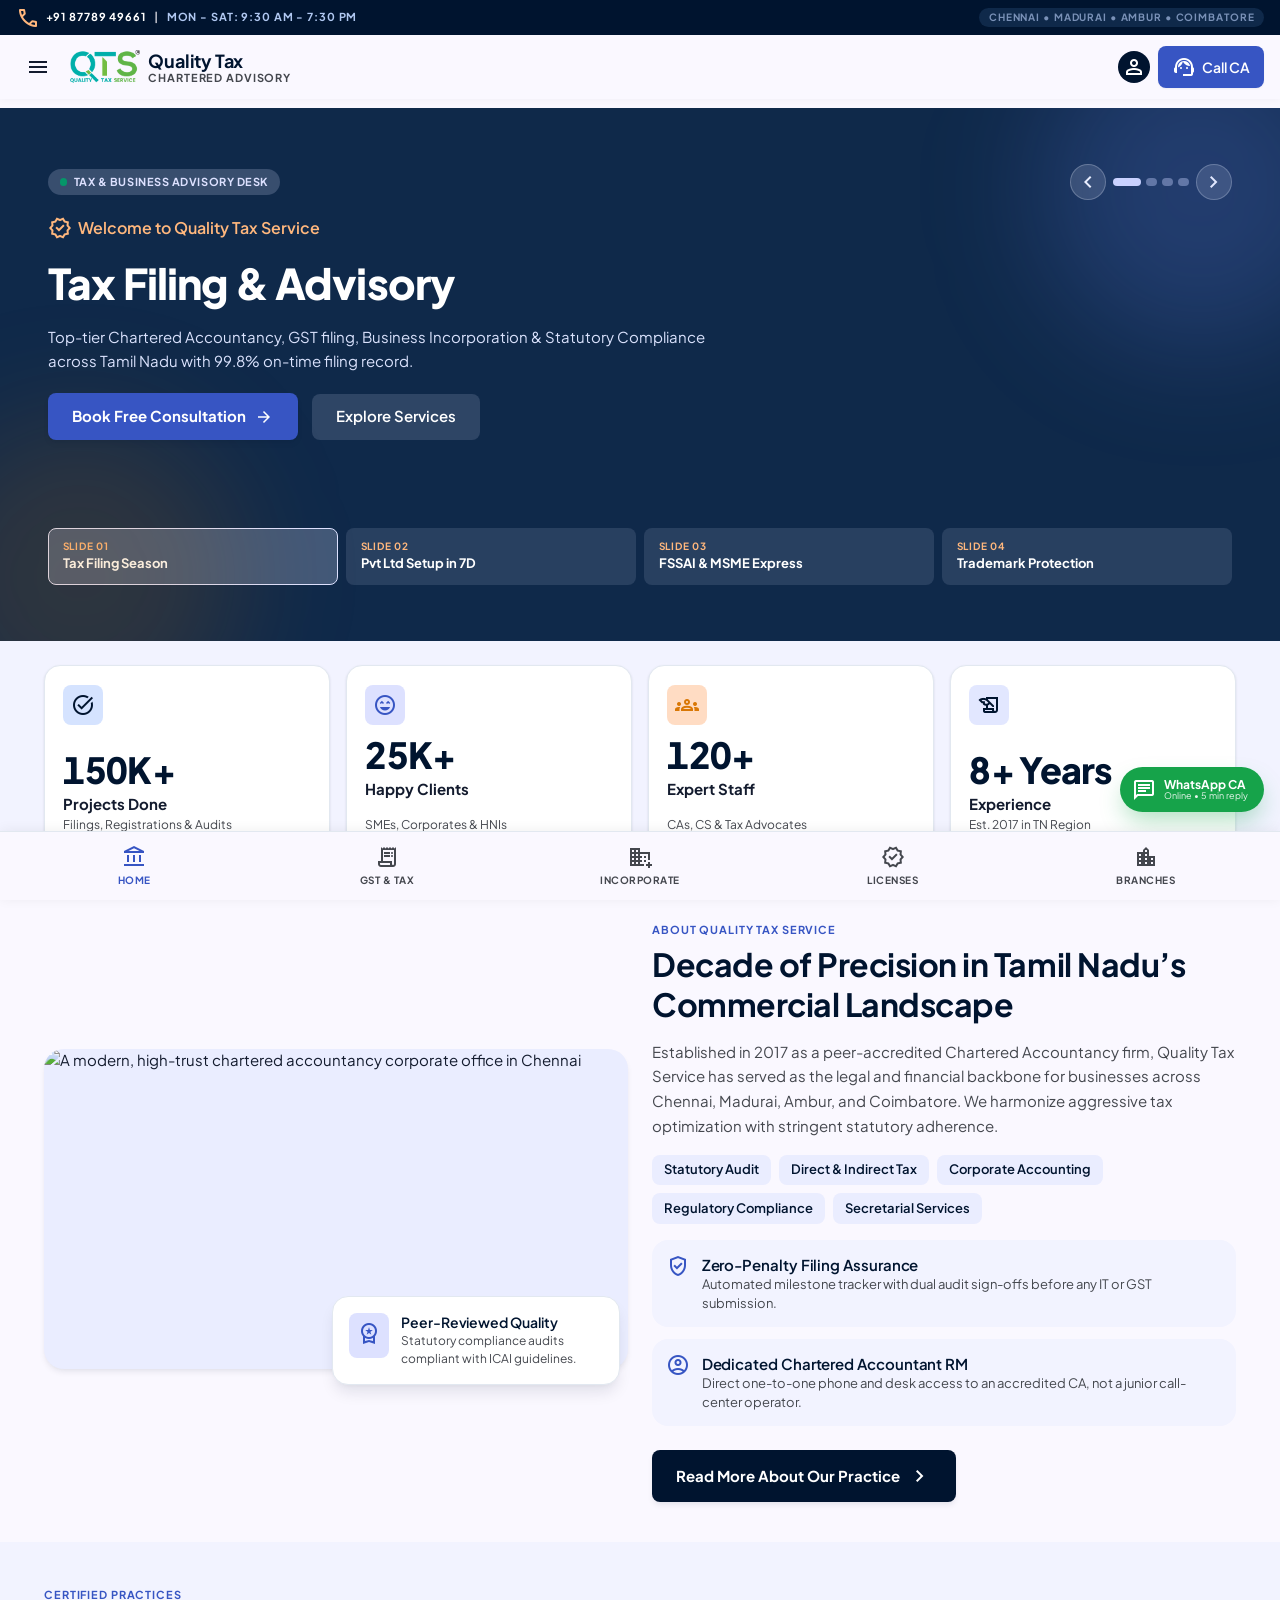
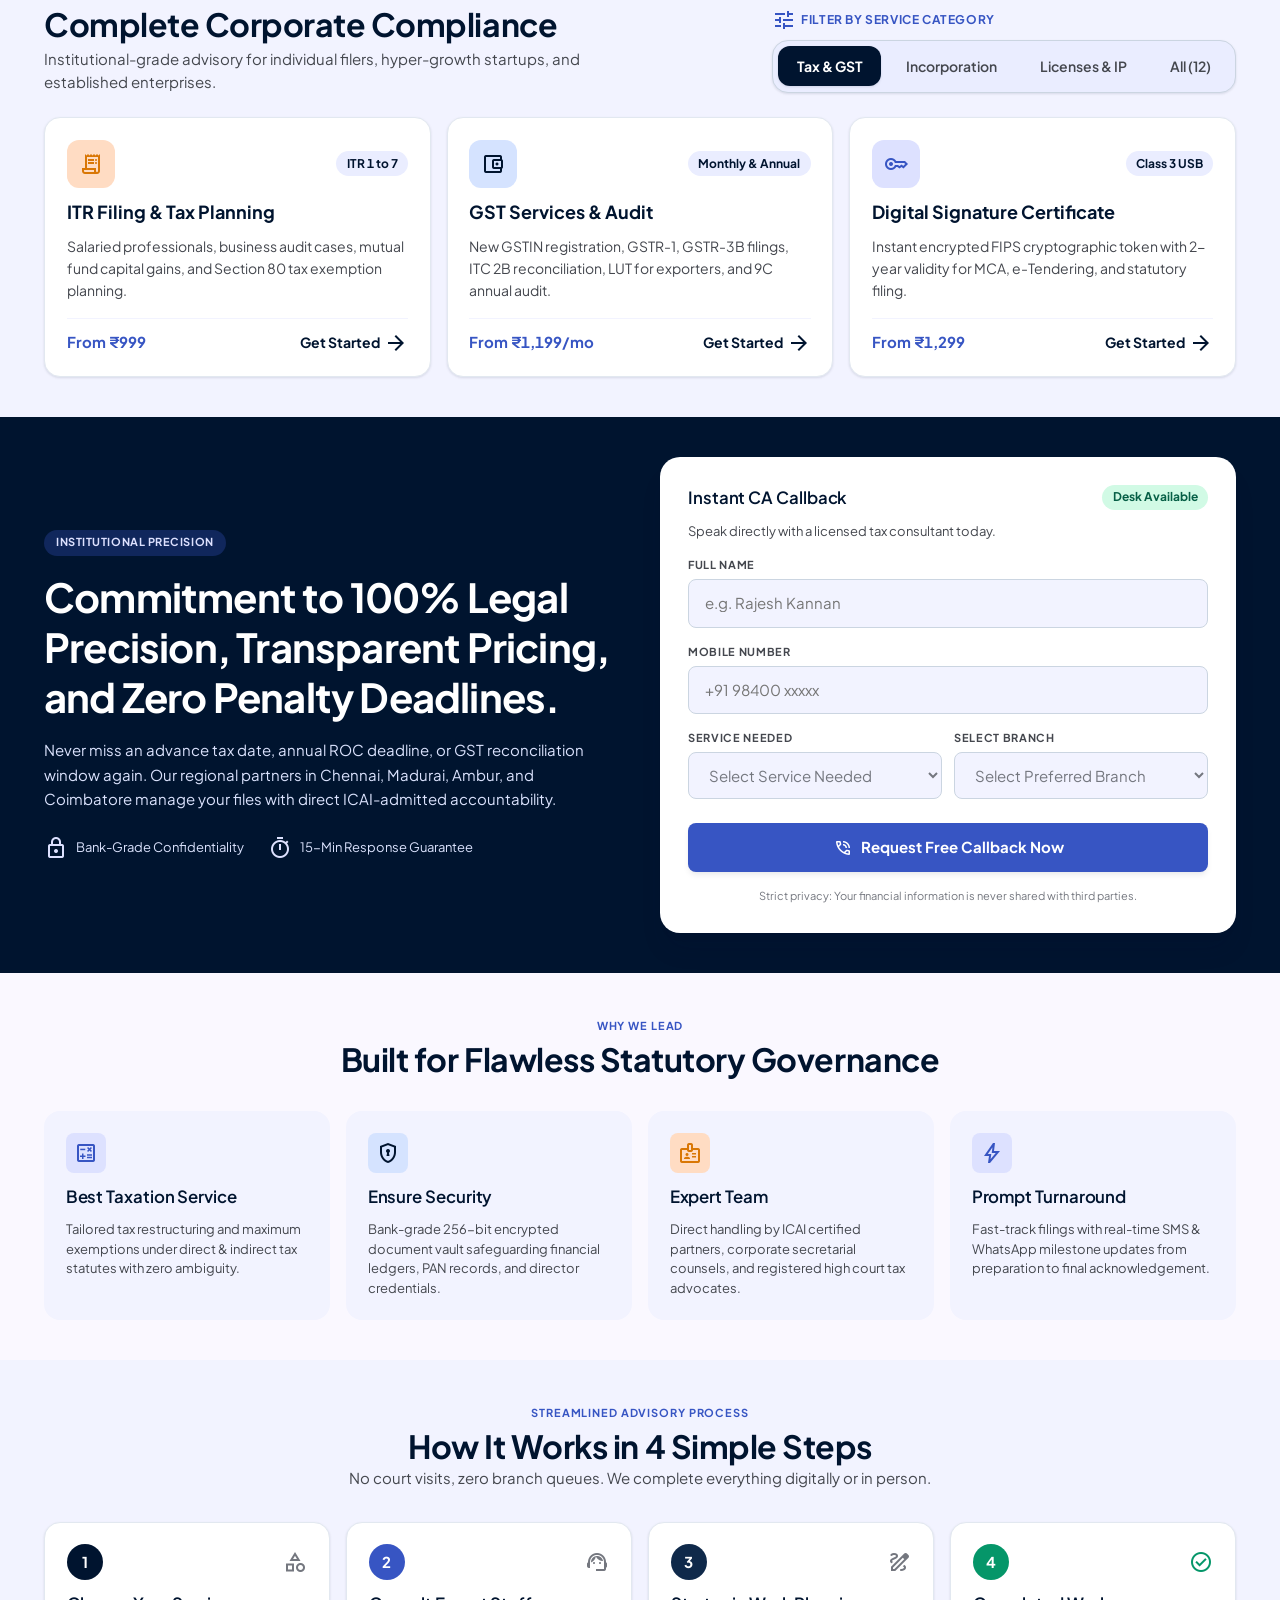
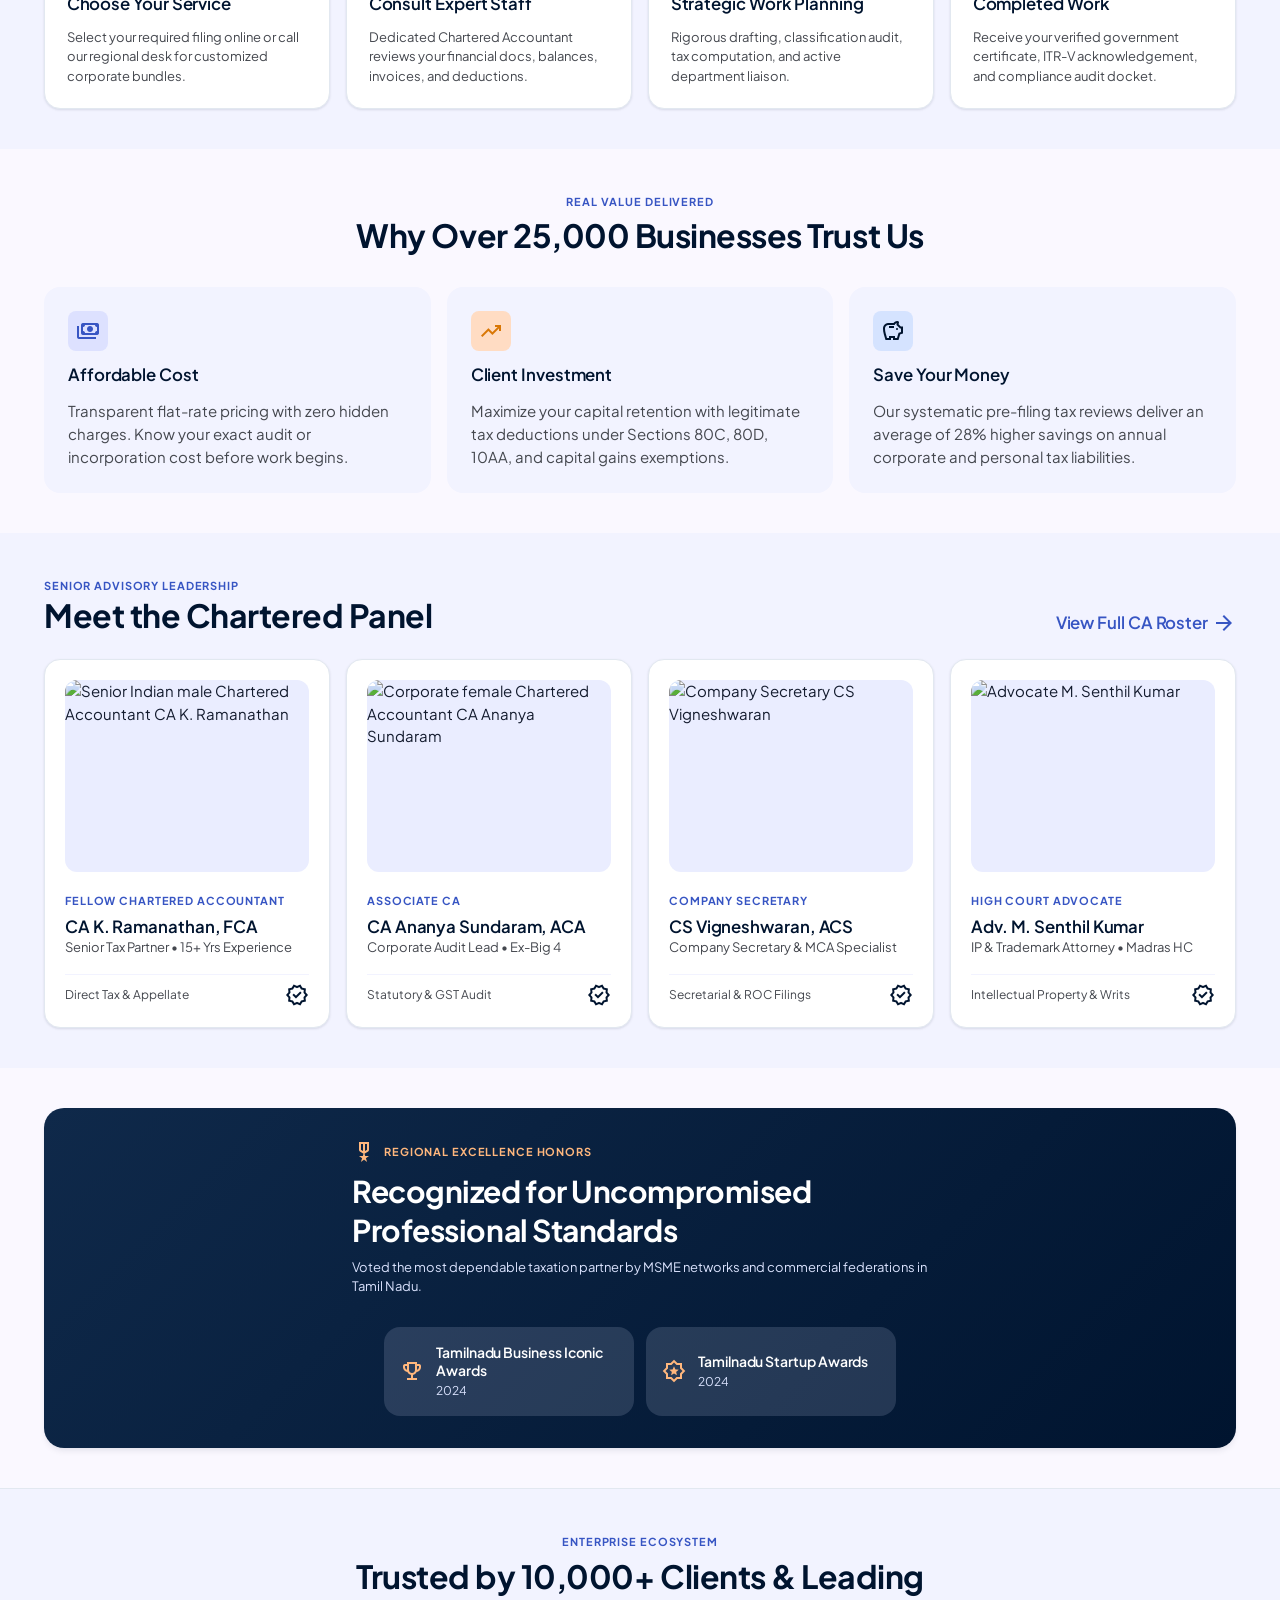
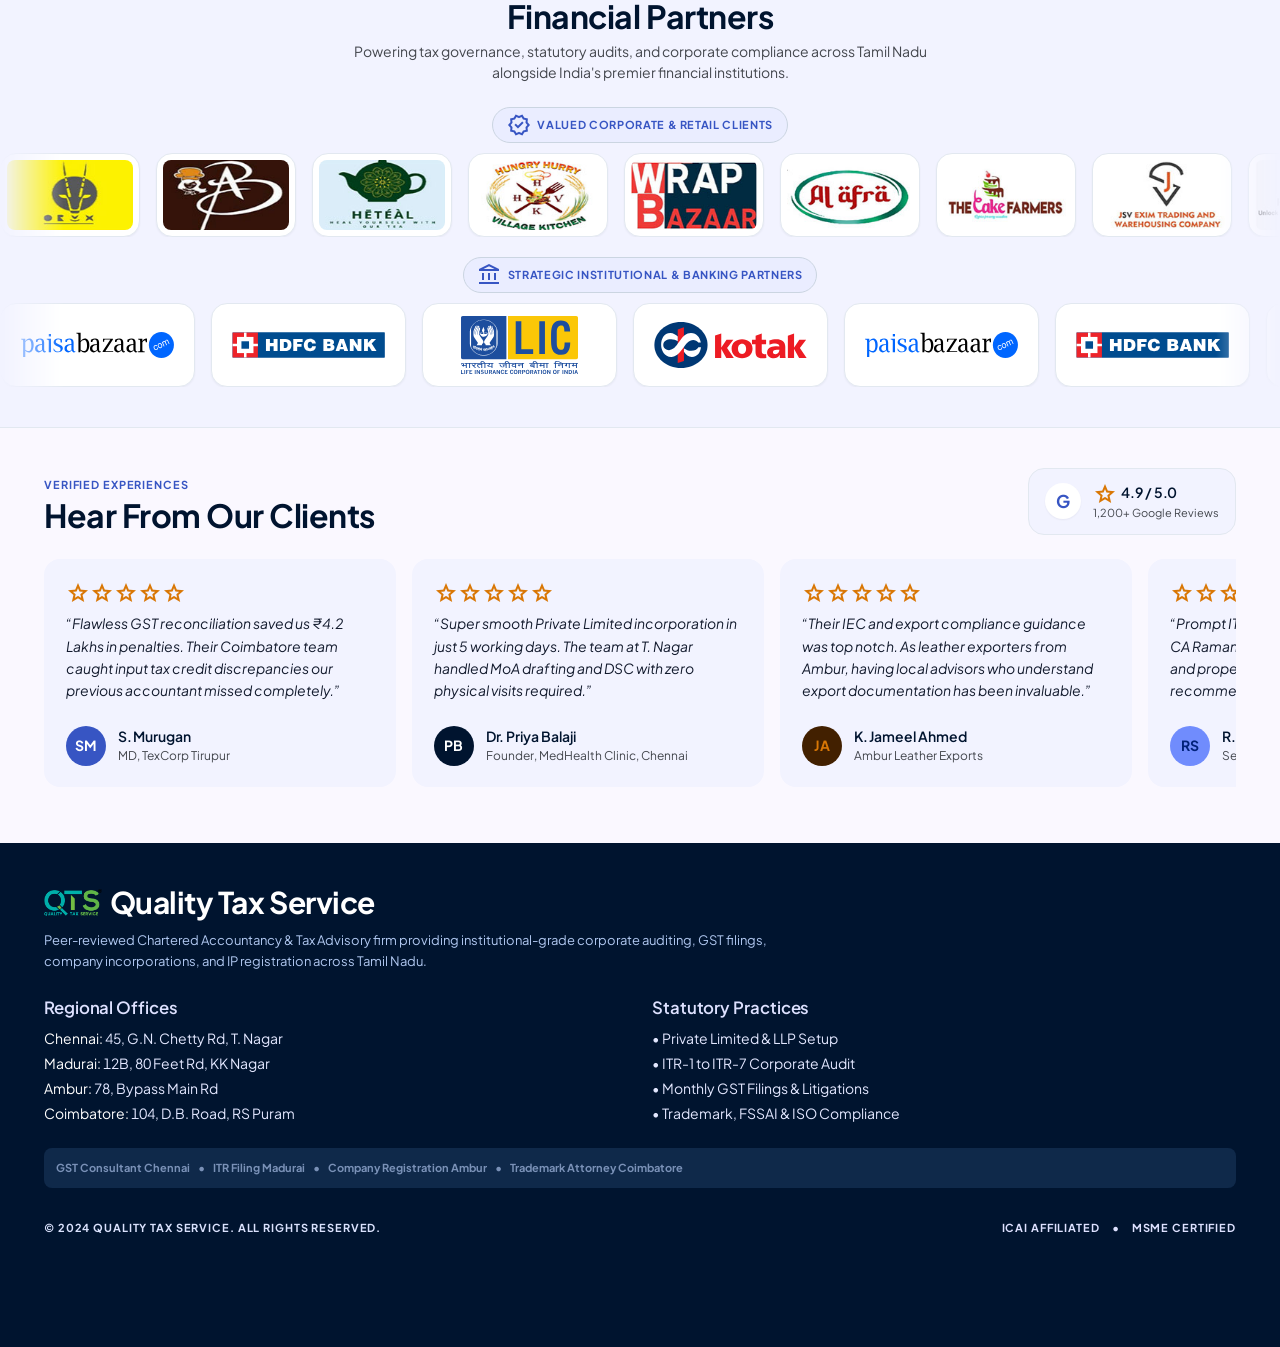
==== index.html @ 4ae1d347 "just a commit" ====
<!DOCTYPE html>
<html lang="en">
<head>
  <meta charset="utf-8">
  <title>Quality Tax Service | CA, GST & Tax Consultant</title>
  <meta content="width=device-width, initial-scale=1.0, maximum-scale=1.0, user-scalable=no, viewport-fit=cover" name="viewport">
  <meta name="description" content="Chartered accountants and tax consultants for ITR, GST, company registration, audits, FSSAI, MSME and trademark services in Chennai, Madurai, Ambur & Coimbatore. Book a consultation with our CA team today.">

  <!-- Google Fonts & Material Icons -->
  <link rel="preconnect" href="https://fonts.googleapis.com">
  <link rel="preconnect" href="https://fonts.gstatic.com" crossorigin>
  <link href="https://fonts.googleapis.com/css2?family=Plus+Jakarta+Sans:wght@400;500;600;700;800&amp;display=swap" rel="stylesheet">
  <link href="https://fonts.googleapis.com/css2?family=Material+Symbols+Outlined:opsz,wght,FILL,GRAD@20..48,100..700,0..1,-50..200" rel="stylesheet">

  <!-- Standard Custom Stylesheet (No Tailwind CDN Dependency) -->
  <link rel="stylesheet" href="assets/css/style.css">
</head>

<body>
  <!-- Fixed Header -->
  <header class="site-header pt-safe">
    <!-- Top Contact & Branch Strip -->
    <div class="header-top-bar">
      <div class="flex items-center gap-2">
        <a href="tel:+918778949661" class="header-top-bar-phone header-top-bar-contact">
          <span class="material-symbols-outlined text-[14px]" style="color: var(--tertiary-fixed-dim);">call</span>
          <span>+91 87789 49661</span>
        </a>
        <span class="header-top-bar-divider" style="color: var(--outline-variant);">|</span>
        <span class="header-top-bar-hours">
          <span class="material-symbols-outlined text-[13px] text-mobile" style="color: var(--tertiary-fixed-dim);">schedule</span>
          <span class="text-desktop">Mon - Sat: 9:30 AM - 7:30 PM</span>
          <span class="text-mobile">9:30 AM - 7:30 PM</span>
        </span>
      </div>
      <div class="flex items-center gap-1">
        <span class="top-bar-branches">
          <span class="text-desktop">Chennai • Madurai • Ambur • Coimbatore</span>
          <span class="text-mobile">
            <span class="material-symbols-outlined text-[12px]">location_on</span>4 TN Chambers
          </span>
        </span>
      </div>
    </div>

    <!-- Main Navigation Bar -->
    <div class="header-main-nav">
      <div class="brand-group">
        <button aria-label="Toggle Navigation Menu" class="icon-button" onclick="toggleMobileDrawer()" type="button">
          <span class="material-symbols-outlined text-[26px]">menu</span>
        </button>
        <a href="index.html" class="flex items-center gap-2">
          <img alt="Quality Tax Service Brand Logo" class="brand-logo-img" src="assets/images/QTS-logo-noBG.png">
          <div class="brand-text">
            <span class="brand-title">Quality Tax</span>
            <span class="brand-subtitle">Chartered Advisory</span>
          </div>
        </a>
      </div>

      <div class="header-actions">
        <div class="avatar-circle" style="background-color: var(--primary); color: #fff; width: 2rem; height: 2rem;">
          <span class="material-symbols-outlined text-[18px]">person</span>
        </div>
        <a class="btn-call-ca" href="tel:+918778949661">
          <span class="material-symbols-outlined text-[18px]">support_agent</span>
          <span>Call CA</span>
        </a>
      </div>
    </div>

  </header>

  <!-- Mobile Slide-Out Drawer -->
  <div class="mobile-nav-backdrop" id="mobile-nav-drawer" onclick="if(event.target === this) toggleMobileDrawer()">
    <div class="mobile-nav-drawer">
      <div class="mobile-nav-header">
        <div class="flex items-center gap-2">
          <img alt="Quality Tax Service Brand Logo" class="brand-logo-img" src="assets/images/QTS-logo-noBG.png">
          <span class="font-headline-sm font-bold text-primary">Quality Tax</span>
        </div>
        <button class="icon-button" onclick="toggleMobileDrawer()">
          <span class="material-symbols-outlined">close</span>
        </button>
      </div>

      <div class="mobile-nav-links">
        <a class="mobile-nav-link" href="index.html" onclick="toggleMobileDrawer()">
          <span>Home Dashboard</span>
          <span class="material-symbols-outlined text-[18px]" style="color: var(--outline);">chevron_right</span>
        </a>
        <details class="faq-accordion" style="box-shadow: none; border: none; background: transparent;">
          <summary class="mobile-nav-link" style="padding: 0.75rem 0.85rem;">
            <span>Services Portfolio</span>
            <span class="material-symbols-outlined accordion-icon text-[18px]" style="color: var(--outline);">expand_more</span>
          </summary>
          <div style="padding-left: 1rem; display: flex; flex-direction: column; gap: 0.5rem; font-size: 0.875rem;">
            <div style="font-weight: 700; color: var(--primary); padding-top: 0.5rem;">Business Registration</div>
            <a href="services.html#deepDivePvtLtd" style="color: var(--on-surface-variant); padding: 0.2rem 0;">Pvt Ltd, LLP &amp; OPC Setup</a>
            <div style="font-weight: 700; color: var(--primary); padding-top: 0.5rem;">Taxation &amp; Audit</div>
            <a href="services.html#deepDiveGst" style="color: var(--on-surface-variant); padding: 0.2rem 0;">GST Returns &amp; Corporate Audit</a>
            <div style="font-weight: 700; color: var(--primary); padding-top: 0.5rem;">Licensing &amp; IP</div>
            <a href="services.html" style="color: var(--on-surface-variant); padding: 0.2rem 0;">FSSAI, MSME, Trademark &amp; ISO</a>
          </div>
        </details>
        <a class="mobile-nav-link" href="contact.html" onclick="toggleMobileDrawer()">
          <span>Branch Locator</span>
          <span class="material-symbols-outlined text-[18px]" style="color: var(--outline);">chevron_right</span>
        </a>
        <a class="mobile-nav-link" href="about.html" onclick="toggleMobileDrawer()">
          <span>About Firm &amp; CA Panel</span>
          <span class="material-symbols-outlined text-[18px]" style="color: var(--outline);">chevron_right</span>
        </a>
        <a class="mobile-nav-link" href="services.html" onclick="toggleMobileDrawer()">
          <span>Tax Updates &amp; Deep-Dives</span>
          <span class="material-symbols-outlined text-[18px]" style="color: var(--outline);">chevron_right</span>
        </a>
      </div>

      <div style="margin-top: auto; padding-top: 1.5rem; display: flex; flex-direction: column; gap: 0.75rem;">
        <a class="btn-submit-callback" href="tel:+918778949661" style="background-color: var(--primary); margin: 0;">
          <span class="material-symbols-outlined text-[18px]">call</span>
          <span>Emergency Tax Desk</span>
        </a>
        <div style="padding: 0.75rem; border-radius: var(--radius-md); background-color: var(--surface-container); text-align: center;" class="font-label-caps text-on-surface-variant">
          Licensed Chartered Tax Practitioners • TN Region
        </div>
      </div>
    </div>
  </div>

  <!-- Page Content -->
  <main class="page-main">
    <!-- 1. HERO CAROUSEL / SLIDER (WITH PREV/NEXT BUTTONS & TOUCH OPTIMIZATION) -->
    <section class="hero-section">
      <div class="hero-glow-1"></div>
      <div class="hero-glow-2"></div>

      <div class="container">
        <!-- Live Slider Meta & Slide Switcher Tabs -->
        <div class="hero-header-row">
          <div class="hero-tag">
            <span class="status-pulse-dot" style="width: 0.45rem; height: 0.45rem;"></span>
            <span>TAX & BUSINESS ADVISORY DESK</span>
          </div>

          <!-- Carousel Controls: Prev Button + Dots + Next Button (User Requested!) -->
          <div class="hero-controls-group">
            <button aria-label="Previous slide" class="hero-nav-arrow" onclick="prevHeroSlide()" type="button">
              <span class="material-symbols-outlined text-[20px]">chevron_left</span>
            </button>
            <div class="hero-dots-container" id="hero-dots">
              <button aria-label="Slide 1" class="hero-dot active" onclick="switchHeroSlide(0)"></button>
              <button aria-label="Slide 2" class="hero-dot" onclick="switchHeroSlide(1)"></button>
              <button aria-label="Slide 3" class="hero-dot" onclick="switchHeroSlide(2)"></button>
              <button aria-label="Slide 4" class="hero-dot" onclick="switchHeroSlide(3)"></button>
            </div>
            <button aria-label="Next slide" class="hero-nav-arrow" onclick="nextHeroSlide()" type="button">
              <span class="material-symbols-outlined text-[20px]">chevron_right</span>
            </button>
          </div>
        </div>

        <!-- Slide Items Container -->
        <div class="hero-slides-wrapper">
          <!-- Slide 0: Tax Filing -->
          <div class="hero-slide active" id="hero-slide-0">
            <div class="hero-slide-category">
              <span class="material-symbols-outlined text-[20px]">verified</span>
              <span>Welcome to Quality Tax Service</span>
            </div>
            
            <h1 class="hero-headline">
              Tax Filing & Advisory
            </h1>
            <p class="hero-description">
              Top-tier Chartered Accountancy, GST filing, Business Incorporation & Statutory Compliance across Tamil Nadu with 99.8% on-time filing record.
            </p>

            <div class="hero-cta-group">
              <a class="btn-primary-hero" href="#instant-callback">
                <span class="btn-text-desktop">Book Free Consultation</span>
                <span class="btn-text-mobile">Consult a CA</span>
                <span class="material-symbols-outlined hero-btn-icon text-[20px]">arrow_forward</span>
              </a>
              <a class="btn-secondary-hero" href="#services-matrix">
                <span class="btn-text-desktop">Explore Services</span>
                <span class="btn-text-mobile">All Services</span>
              </a>
            </div>
          </div>

          <!-- Slide 1: Pvt Ltd Setup -->
          <div class="hero-slide" id="hero-slide-1">
            <div class="hero-slide-category">
              <span class="material-symbols-outlined text-[20px]">rocket_launch</span>
              <span>Fast-Track Corporate Incorporation</span>
            </div>
            <h2 class="hero-headline">
              Pvt Ltd &amp; LLP Setup
            </h2>
            <p class="hero-description">
              Complete MCA name approval, SPICe+ digital documentation, DSC tokens, PAN, TAN & current bank account setup with zero office visits.
            </p>
            <div class="hero-cta-group">
              <a class="btn-primary-hero" href="#instant-callback">
                <span class="btn-text-desktop">Launch Your Company</span>
                <span class="btn-text-mobile">Start Company</span>
                <span class="material-symbols-outlined hero-btn-icon text-[20px]">corporate_fare</span>
              </a>
              <a class="btn-secondary-hero" href="#services-matrix">
                <span class="btn-text-desktop">Check Requirements</span>
                <span class="btn-text-mobile">Requirements</span>
              </a>
            </div>
          </div>

          <!-- Slide 2: FSSAI & MSME -->
          <div class="hero-slide" id="hero-slide-2">
            <div class="hero-slide-category">
              <span class="material-symbols-outlined text-[20px]">badge</span>
              <span>Subsidies &amp; Food Compliance</span>
            </div>
            <h2 class="hero-headline">
              GST, FSSAI &amp; MSME Compliance
            </h2>
            <p class="hero-description">
              Avail government subsidy eligibility, priority sector collateral-free bank loans, and compliant food business registrations handled by certified auditors.
            </p>
            <div class="hero-cta-group">
              <a class="btn-primary-hero" href="#instant-callback">
                <span class="btn-text-desktop">Apply for License</span>
                <span class="btn-text-mobile">Apply License</span>
                <span class="material-symbols-outlined hero-btn-icon text-[20px]">checklist</span>
              </a>
              <a class="btn-secondary-hero" href="#services-matrix">
                <span class="btn-text-desktop">Learn Guidelines</span>
                <span class="btn-text-mobile">Guidelines</span>
              </a>
            </div>
          </div>

          <!-- Slide 3: Trademark -->
          <div class="hero-slide" id="hero-slide-3">
            <div class="hero-slide-category">
              <span class="material-symbols-outlined text-[20px]">copyright</span>
              <span>Intellectual Property Registry</span>
            </div>
            <h2 class="hero-headline">
              Trademark &amp; Brand Protection
            </h2>
            <p class="hero-description">
              Defend your brand logo, name, and slogans. Comprehensive class search, reply to examiner objections, and direct attorney representation before IP India.
            </p>
            <div class="hero-cta-group">
              <a class="btn-primary-hero" href="#instant-callback">
                <span class="btn-text-desktop">Secure Your Trademark</span>
                <span class="btn-text-mobile">Protect Brand</span>
                <span class="material-symbols-outlined hero-btn-icon text-[20px]">shield</span>
              </a>
              <a class="btn-secondary-hero" href="#services-matrix">
                <span class="btn-text-desktop">Free Brand Search</span>
                <span class="btn-text-mobile">Brand Search</span>
              </a>
            </div>
          </div>
        </div>

        <!-- Slide Pill Labels (Quick Jumping) -->
        <div class="hero-pills-grid">
          <button class="hero-pill-btn active" onclick="switchHeroSlide(0)">
            <p class="hero-pill-tag">SLIDE 01</p>
            <p class="hero-pill-label">Tax Filing Season</p>
          </button>
          <button class="hero-pill-btn" onclick="switchHeroSlide(1)">
            <p class="hero-pill-tag">SLIDE 02</p>
            <p class="hero-pill-label">Pvt Ltd Setup in 7D</p>
          </button>
          <button class="hero-pill-btn" onclick="switchHeroSlide(2)">
            <p class="hero-pill-tag">SLIDE 03</p>
            <p class="hero-pill-label">FSSAI &amp; MSME Express</p>
          </button>
          <button class="hero-pill-btn" onclick="switchHeroSlide(3)">
            <p class="hero-pill-tag">SLIDE 04</p>
            <p class="hero-pill-label">Trademark Protection</p>
          </button>
        </div>
      </div>
    </section>

    <!-- 2. STATS BAR (4 LIVE STAT CARDS) -->
    <section class="stats-section">
      <div class="container">
        <div class="stats-grid">
          <!-- Stat 1 -->
          <div class="stat-card">
            <div class="stat-icon-wrapper" style="background-color: var(--primary-fixed); color: var(--primary);">
              <span class="material-symbols-outlined text-[24px]">task_alt</span>
            </div>
            <div>
              <span class="stat-metric-number">150K+</span>
              <h2 class="stat-metric-title">Projects Done</h2>
              <p class="stat-metric-sub">Filings, Registrations &amp; Audits</p>
            </div>
          </div>

          <!-- Stat 2 -->
          <div class="stat-card">
            <div class="stat-icon-wrapper" style="background-color: var(--secondary-fixed); color: var(--secondary);">
              <span class="material-symbols-outlined text-[24px]">sentiment_very_satisfied</span>
            </div>
            <div>
              <span class="stat-metric-number">25K+</span>
              <h2 class="stat-metric-title">Happy Clients</h2>
              <p style="font-size: x-small;"> <br> </p>
              <p class="stat-metric-sub">SMEs, Corporates &amp; HNIs</p>
            </div>
          </div>

          <!-- Stat 3 -->
          <div class="stat-card">
            <div class="stat-icon-wrapper" style="background-color: var(--tertiary-fixed); color: var(--on-tertiary-container);">
              <span class="material-symbols-outlined text-[24px]">groups</span>
            </div>
            <div>
              <span class="stat-metric-number">120+</span>
              <h2 class="stat-metric-title">Expert Staff </h2>
              <p style="font-size: x-small;" > <br> </p>
              <p class="stat-metric-sub">CAs, CS &amp; Tax Advocates</p>
            </div>
          </div>

          <!-- Stat 4 -->
          <div class="stat-card">
            <div class="stat-icon-wrapper" style="background-color: var(--surface-container-high); color: var(--primary);">
              <span class="material-symbols-outlined text-[24px]">history_edu</span>
            </div>
            <div>
              <span class="stat-metric-number">8+ Years</span>
              <h2 class="stat-metric-title">Experience</h2>
              <p class="stat-metric-sub">Est. 2017 in TN Region</p>
            </div>
          </div>
        </div>
      </div>
    </section>

    <!-- 3. ABOUT SECTION -->
    <section class="services-section" style="background-color: var(--surface);">
      <div class="container">
        <div class="flex flex-col lg:flex-row items-center gap-6">
          <!-- Imagery & Trust Card -->
          <div class="w-full lg:w-1/2 relative">
            <div style="border-radius: var(--radius-2xl); overflow: hidden; box-shadow: var(--shadow-md); background-color: var(--surface-container);">
              <img style="width: 100%; height: 20rem; object-fit: cover;" alt="A modern, high-trust chartered accountancy corporate office in Chennai" src="https://lh3.googleusercontent.com/aida-public/[base64]">
            </div>
            <div style="position: absolute; bottom: -1rem; right: 0.5rem; background-color: var(--surface-container-lowest); padding: 1rem; border-radius: var(--radius-xl); box-shadow: var(--shadow-lg); max-width: 18rem; border: 1px solid var(--border-light); display: flex; align-items: flex-start; gap: 0.75rem;">
              <div style="padding: 0.5rem; border-radius: var(--radius-md); background-color: var(--secondary-fixed); color: var(--secondary);">
                <span class="material-symbols-outlined text-[22px]">workspace_premium</span>
              </div>
              <div>
                <p class="font-headline-sm font-bold text-primary" style="font-size: 0.875rem;">Peer-Reviewed Quality</p>
                <p class="font-body-sm text-on-surface-variant" style="font-size: 0.75rem;">Statutory compliance audits compliant with ICAI guidelines.</p>
              </div>
            </div>
          </div>

          <!-- Content -->
          <div class="w-full lg:w-1/2 flex flex-col gap-4">
            <div>
              <span class="section-eyebrow">ABOUT QUALITY TAX SERVICE</span>
              <h2 class="section-headline" style="margin-top: 0.25rem;">
                Decade of Precision in Tamil Nadu’s Commercial Landscape
              </h2>
            </div>
            <p class="font-body-md text-on-surface-variant" style="line-height: 1.65;">
              Established in 2017 as a peer-accredited Chartered Accountancy firm, Quality Tax Service has served as the legal and financial backbone for businesses across Chennai, Madurai, Ambur, and Coimbatore. We harmonize aggressive tax optimization with stringent statutory adherence.
            </p>

            <!-- Core practice areas chip grid -->
            <div class="flex flex-wrap gap-2">
              <span style="padding: 0.35rem 0.75rem; border-radius: var(--radius-md); background-color: var(--surface-container); font-size: 0.8125rem; font-weight: 600; color: var(--primary);">Statutory Audit</span>
              <span style="padding: 0.35rem 0.75rem; border-radius: var(--radius-md); background-color: var(--surface-container); font-size: 0.8125rem; font-weight: 600; color: var(--primary);">Direct &amp; Indirect Tax</span>
              <span style="padding: 0.35rem 0.75rem; border-radius: var(--radius-md); background-color: var(--surface-container); font-size: 0.8125rem; font-weight: 600; color: var(--primary);">Corporate Accounting</span>
              <span style="padding: 0.35rem 0.75rem; border-radius: var(--radius-md); background-color: var(--surface-container); font-size: 0.8125rem; font-weight: 600; color: var(--primary);">Regulatory Compliance</span>
              <span style="padding: 0.35rem 0.75rem; border-radius: var(--radius-md); background-color: var(--surface-container); font-size: 0.8125rem; font-weight: 600; color: var(--primary);">Secretarial Services</span>
            </div>

            <!-- 2 Key Bullets with Checkmark Icons -->
            <div class="flex flex-col gap-3">
              <div style="display: flex; align-items: flex-start; gap: 0.75rem; padding: 0.85rem; border-radius: var(--radius-xl); background-color: var(--surface-container-low);">
                <span class="material-symbols-outlined text-secondary text-[24px]">verified_user</span>
                <div>
                  <h3 class="font-headline-sm font-bold text-primary" style="font-size: 0.9375rem;">Zero-Penalty Filing Assurance</h3>
                  <p class="font-body-sm text-on-surface-variant">Automated milestone tracker with dual audit sign-offs before any IT or GST submission.</p>
                </div>
              </div>
              <div style="display: flex; align-items: flex-start; gap: 0.75rem; padding: 0.85rem; border-radius: var(--radius-xl); background-color: var(--surface-container-low);">
                <span class="material-symbols-outlined text-secondary text-[24px]">account_circle</span>
                <div>
                  <h3 class="font-headline-sm font-bold text-primary" style="font-size: 0.9375rem;">Dedicated Chartered Accountant RM</h3>
                  <p class="font-body-sm text-on-surface-variant">Direct one-to-one phone and desk access to an accredited CA, not a junior call-center operator.</p>
                </div>
              </div>
            </div>

            <div style="padding-top: 0.5rem;">
              <a class="btn-primary-hero" href="about.html" style="background-color: var(--primary); display: inline-flex;">
                <span>Read More About Our Practice</span>
                <span class="material-symbols-outlined text-[18px]">chevron_right</span>
              </a>
            </div>
          </div>
        </div>
      </div>
    </section>

    <!-- 4. SERVICES GRID (PROMINENT TABS, DEFAULT TAX & GST TO AVOID BOMBARDING USER) -->
    <section class="services-section" id="services-matrix">
      <div class="container">
        <!-- Section Header with Clear Category Switcher Prompt -->
        <div class="section-header-row">
          <div>
            <span class="section-eyebrow">CERTIFIED PRACTICES</span>
            <h2 class="section-headline">Complete Corporate Compliance</h2>
            <p class="section-subhead">
              Institutional-grade advisory for individual filers, hyper-growth startups, and established enterprises.
            </p>
          </div>

          <!-- PROMINENT, READILY VISIBLE SERVICE FILTER (User Feedback Addressed!) -->
          <div class="filter-tabs-container">
            <span class="filter-prompt-label">
              <span class="material-symbols-outlined text-[16px]">tune</span>
              <span>Filter by Service Category</span>
            </span>
            <div class="filter-tabs-strip filter-tabs-matrix" id="service-tabs">
              <!-- Default: tax active! -->
              <button class="filter-tab-btn active" data-category="tax" onclick="filterServices('tax', this)">
                Tax &amp; GST
              </button>
              <button class="filter-tab-btn" data-category="incorporation" onclick="filterServices('incorporation', this)">
                Incorporation
              </button>
              <button class="filter-tab-btn" data-category="licenses" onclick="filterServices('licenses', this)">
                Licenses &amp; IP
              </button>
              <button class="filter-tab-btn" data-category="all" onclick="filterServices('all', this)">
                All (12)
              </button>
            </div>
          </div>
        </div>

        <!-- The 12 Service Cards (Tax & GST shown by default, others ready on tab switch) -->
        <div class="service-cards-grid" id="services-container">
          <!-- 1. ITR Filing (Tax) -->
          <div class="service-card" data-category="tax">
            <div class="flex flex-col gap-3">
              <div class="service-card-top">
                <div class="service-card-icon" style="background-color: var(--tertiary-fixed); color: var(--on-tertiary-container);">
                  <span class="material-symbols-outlined text-[26px]">receipt_long</span>
                </div>
                <span class="service-badge">ITR 1 to 7</span>
              </div>
              <div>
                <h3 class="service-card-title">ITR Filing &amp; Tax Planning</h3>
                <p style="font-size:xx-small;"> <br> </p>
                <p class="service-card-desc">
                  Salaried professionals, business audit cases, mutual fund capital gains, and Section 80 tax exemption planning.
                </p>
              </div>
            </div>
            <div class="service-card-bottom">
              <span class="service-card-price">From ₹999</span>
              <a class="service-card-link" href="#instant-callback">
                <span>Get Started</span>
                <span class="material-symbols-outlined text-[16px]">arrow_forward</span>
              </a>
            </div>
          </div>

          <!-- 2. GST Services & Audit (Tax) -->
          <div class="service-card" data-category="tax">
            <div class="flex flex-col gap-3">
              <div class="service-card-top">
                <div class="service-card-icon" style="background-color: var(--primary-fixed); color: var(--primary);">
                  <span class="material-symbols-outlined text-[26px]">account_balance_wallet</span>
                </div>
                <span class="service-badge">Monthly &amp; Annual</span>
              </div>
              <div>
                <h3 class="service-card-title">GST Services &amp; Audit</h3>
                <p style="font-size:xx-small;"> <br> </p>
                <p class="service-card-desc">
                  New GSTIN registration, GSTR-1, GSTR-3B filings, ITC 2B reconciliation, LUT for exporters, and 9C annual audit.
                </p>
              </div>
            </div>
            <div class="service-card-bottom">
              <span class="service-card-price">From ₹1,199/mo</span>
              <a class="service-card-link" href="#instant-callback">
                <span>Get Started</span>
                <span class="material-symbols-outlined text-[16px]">arrow_forward</span>
              </a>
            </div>
          </div>

          <!-- 3. Digital Signature (Tax/Compliance) -->
          <div class="service-card" data-category="tax">
            <div class="flex flex-col gap-3">
              <div class="service-card-top">
                <div class="service-card-icon" style="background-color: var(--secondary-fixed); color: var(--secondary);">
                  <span class="material-symbols-outlined text-[26px]">key</span>
                </div>
                <span class="service-badge">Class 3 USB</span>
              </div>
              <div>
                <h3 class="service-card-title">Digital Signature Certificate</h3>
                <p style="font-size:xx-small;"> <br> </p>
                <p class="service-card-desc">
                  Instant encrypted FIPS cryptographic token with 2-year validity for MCA, e-Tendering, and statutory filing.
                </p>
              </div>
            </div>
            <div class="service-card-bottom">
              <span class="service-card-price">From ₹1,299</span>
              <a class="service-card-link" href="#instant-callback">
                <span>Get Started</span>
                <span class="material-symbols-outlined text-[16px]">arrow_forward</span>
              </a>
            </div>
          </div>

          <!-- 4. Pvt Ltd Company Registration (Incorporation) -->
          <div class="service-card hidden" data-category="incorporation">
            <div class="flex flex-col gap-3">
              <div class="service-card-top">
                <div class="service-card-icon" style="background-color: var(--secondary-fixed); color: var(--secondary);">
                  <span class="material-symbols-outlined text-[26px]">domain_add</span>
                </div>
                <span class="service-badge" style="background-color: var(--secondary); color: var(--on-secondary);">Fast-track 7 Days</span>
              </div>
              <div>
                <h3 class="service-card-title">Private Limited Registration</h3>
                <p style="font-size:xx-small;"> <br> </p>
                <p class="service-card-desc">
                  Complete MCA SPICe+ kit: MoA, AoA, DIN, PAN, TAN, EPFO, ESIC and company seal documentation included.
                </p>
              </div>
            </div>
            <div class="service-card-bottom">
              <span class="service-card-price">From ₹6,499</span>
              <a class="service-card-link" href="#instant-callback">
                <span>Get Started</span>
                <span class="material-symbols-outlined text-[16px]">arrow_forward</span>
              </a>
            </div>
          </div>

          <!-- 5. LLP Registration (Incorporation) -->
          <div class="service-card hidden" data-category="incorporation">
            <div class="flex flex-col gap-3">
              <div class="service-card-top">
                <div class="service-card-icon" style="background-color: var(--secondary-fixed); color: var(--secondary);">
                  <span class="material-symbols-outlined text-[26px]">handshake</span>
                </div>
                <span class="service-badge">No Min Capital</span>
              </div>
              <div>
                <h3 class="service-card-title">LLP Registration</h3>
                <p style="font-size:xx-small;"> <br> </p>
                <p class="service-card-desc">
                  Flexible partnership structure with limited liability protection and zero audit compliance under threshold limits.
                </p>
              </div>
            </div>
            <div class="service-card-bottom">
              <span class="service-card-price">From ₹4,999</span>
              <a class="service-card-link" href="#instant-callback">
                <span>Get Started</span>
                <span class="material-symbols-outlined text-[16px]">arrow_forward</span>
              </a>
            </div>
          </div>

          <!-- 6. MSME / Udyam (Licenses & IP) -->
          <div class="service-card hidden" data-category="licenses">
            <div class="flex flex-col gap-3">
              <div class="service-card-top">
                <div class="service-card-icon" style="background-color: var(--secondary-fixed); color: var(--secondary);">
                  <span class="material-symbols-outlined text-[26px]">apartment</span>
                </div>
                <span class="service-badge">Fast-track 24 Hrs</span>
              </div>
              <div>
                <h3 class="service-card-title">MSME / Udyam Registration</h3>
                <p style="font-size:xx-small;"> <br> </p>
                <p class="service-card-desc">
                  Access priority lending, 50% discount on patent/trademark filing fees, and government procurement subsidies.
                </p>
              </div>
            </div>
            <div class="service-card-bottom">
              <span class="service-card-price">From ₹799</span>
              <a class="service-card-link" href="#instant-callback">
                <span>Get Started</span>
                <span class="material-symbols-outlined text-[16px]">arrow_forward</span>
              </a>
            </div>
          </div>

          <!-- 7. Trademark Registration (Licenses & IP) -->
          <div class="service-card hidden" data-category="licenses">
            <div class="flex flex-col gap-3">
              <div class="service-card-top">
                <div class="service-card-icon" style="background-color: var(--tertiary-fixed); color: var(--on-tertiary-container);">
                  <span class="material-symbols-outlined text-[26px]">verified</span>
                </div>
                <span class="service-badge">Class 1 to 45</span>
              </div>
              <div>
                <h3 class="service-card-title">Trademark Registration</h3>
                <p style="font-size:xx-small;"> <br> </p>
                <p class="service-card-desc">
                  Comprehensive brand search, drafting TM-A form, hearing representation, and complete opposition handling.
                </p>
              </div>
            </div>
            <div class="service-card-bottom">
              <span class="service-card-price">From ₹1,999 + Govt</span>
              <a class="service-card-link" href="#instant-callback">
                <span>Get Started</span>
                <span class="material-symbols-outlined text-[16px]">arrow_forward</span>
              </a>
            </div>
          </div>

          <!-- 8. ISO Certification (Licenses & IP) -->
          <div class="service-card hidden" data-category="licenses">
            <div class="flex flex-col gap-3">
              <div class="service-card-top">
                <div class="service-card-icon" style="background-color: var(--primary-fixed); color: var(--primary);">
                  <span class="material-symbols-outlined text-[26px]">workspace_premium</span>
                </div>
                <span class="service-badge">9001:2015</span>
              </div>
              <div>
                <h3 class="service-card-title">ISO Certification</h3>
                <p style="font-size:xx-small;"> <br> </p>
                <p class="service-card-desc">
                  International standard accreditation for tenders, export contracts, QA audits, and institutional credibility.
                </p>
              </div>
            </div>
            <div class="service-card-bottom">
              <span class="service-card-price">From ₹3,499</span>
              <a class="service-card-link" href="#instant-callback">
                <span>Get Started</span>
                <span class="material-symbols-outlined text-[16px]">arrow_forward</span>
              </a>
            </div>
          </div>

          <!-- 9. FSSAI Food License (Licenses & IP) -->
          <div class="service-card hidden" data-category="licenses">
            <div class="flex flex-col gap-3">
              <div class="service-card-top">
                <div class="service-card-icon" style="background-color: var(--secondary-fixed); color: var(--secondary);">
                  <span class="material-symbols-outlined text-[26px]">restaurant</span>
                </div>
                <span class="service-badge">State &amp; Central</span>
              </div>
              <div>
                <h3 class="service-card-title">FSSAI Food License</h3>
                <p style="font-size:xx-small;"> <br> </p>
                <p class="service-card-desc">
                  Mandatory 14-digit license for restaurants, cloud kitchens, retail stores, food manufacturers, and repackers.
                </p>
              </div>
            </div>
            <div class="service-card-bottom">
              <span class="service-card-price">From ₹1,499</span>
              <a class="service-card-link" href="#instant-callback">
                <span>Get Started</span>
                <span class="material-symbols-outlined text-[16px]">arrow_forward</span>
              </a>
            </div>
          </div>

          <!-- 10. IEC (Import Export Code) (Licenses & IP) -->
          <div class="service-card hidden" data-category="licenses">
            <div class="flex flex-col gap-3">
              <div class="service-card-top">
                <div class="service-card-icon" style="background-color: var(--tertiary-fixed); color: var(--on-tertiary-container);">
                  <span class="material-symbols-outlined text-[26px]">public</span>
                </div>
                <span class="service-badge">DGFT Portal</span>
              </div>
              <div>
                <h3 class="service-card-title">IEC (Import Export Code)</h3>
                <p class="service-card-desc">
                  10-digit DGFT license for leather, garment, machinery, software, and international merchandise cross-border trade.
                </p>
              </div>
            </div>
            <div class="service-card-bottom">
              <span class="service-card-price">From ₹1,999</span>
              <a class="service-card-link" href="#instant-callback">
                <span>Get Started</span>
                <span class="material-symbols-outlined text-[16px]">arrow_forward</span>
              </a>
            </div>
          </div>

          <!-- 11. Copyright Filing (Licenses & IP) -->
          <div class="service-card hidden" data-category="licenses">
            <div class="flex flex-col gap-3">
              <div class="service-card-top">
                <div class="service-card-icon" style="background-color: var(--primary-fixed); color: var(--primary);">
                  <span class="material-symbols-outlined text-[26px]">menu_book</span>
                </div>
                <span class="service-badge">IP India</span>
              </div>
              <div>
                <h3 class="service-card-title">Copyright Filing</h3>
                <p class="service-card-desc">
                  Protect software source code, creative brand materials, literary content, and multimedia productions legally.
                </p>
              </div>
            </div>
            <div class="service-card-bottom">
              <span class="service-card-price">From ₹2,999</span>
              <a class="service-card-link" href="#instant-callback">
                <span>Get Started</span>
                <span class="material-symbols-outlined text-[16px]">arrow_forward</span>
              </a>
            </div>
          </div>

          <!-- 12. Food Delivery Partner Setup (Licenses & IP) -->
          <div class="service-card hidden" data-category="licenses">
            <div class="flex flex-col gap-3">
              <div class="service-card-top">
                <div class="service-card-icon" style="background-color: var(--tertiary-fixed); color: var(--on-tertiary-container);">
                  <span class="material-symbols-outlined text-[26px]">two_wheeler</span>
                </div>
                <span class="service-badge">Swiggy / Zomato</span>
              </div>
              <div>
                <h3 class="service-card-title">Food Delivery Partner Setup</h3>
                <p class="service-card-desc">
                  Complete compliance bundle: FSSAI basic/state, GST registration, bank account linkage, and aggregator onboarding.
                </p>
              </div>
            </div>
            <div class="service-card-bottom">
              <span class="service-card-price">From ₹2,199</span>
              <a class="service-card-link" href="#instant-callback">
                <span>Get Started</span>
                <span class="material-symbols-outlined text-[16px]">arrow_forward</span>
              </a>
            </div>
          </div>
        </div>
      </div>
    </section>

    <!-- 5. MISSION / CTA BANNER (WITH INSTANT CALLBACK MINI-FORM) -->
    <section class="callback-section" id="instant-callback">
      <div class="container">
        <div class="callback-container">
          <!-- Mission Copy -->
          <div class="callback-copy">
            <span class="hero-tag" style="background-color: rgba(55, 85, 195, 0.3); align-self: flex-start;">
              INSTITUTIONAL PRECISION
            </span>
            <h2 class="font-headline-xl text-on-primary">
              <span class="desktop-only">Commitment to 100% Legal Precision, Transparent Pricing, and Zero Penalty Deadlines.</span>
              <span class="mobile-only">100% Legal Precision &amp; Zero Penalty Deadlines</span>
            </h2>
            <p class="font-body-md text-surface-variant" style="line-height: 1.65;">
              <span class="desktop-only">Never miss an advance tax date, annual ROC deadline, or GST reconciliation window again. Our regional partners in Chennai, Madurai, Ambur, and Coimbatore manage your files with direct ICAI-admitted accountability.</span>
              <span class="mobile-only">Direct ICAI-admitted accountability across TN. Never miss a statutory tax or ROC deadline again.</span>
            </p>
            <div class="flex items-center gap-6" style="padding-top: 0.5rem; flex-wrap: wrap;">
              <div class="flex items-center gap-2">
                <span class="material-symbols-outlined text-secondary-fixed text-[22px]">lock</span>
                <span class="font-body-sm text-surface-variant">Bank-Grade Confidentiality</span>
              </div>
              <div class="flex items-center gap-2">
                <span class="material-symbols-outlined text-secondary-fixed text-[22px]">timer</span>
                <span class="font-body-sm text-surface-variant">15-Min Response Guarantee</span>
              </div>
            </div>
          </div>

          <!-- Quick Callback Mini-Form -->
          <div class="callback-form-wrapper">
            <form class="callback-form" onsubmit="event.preventDefault(); alert('Thank you! A senior Chartered Accountant from your selected branch will call you within 15 minutes.'); this.reset();">
              <div class="flex items-center justify-between" style="flex-wrap: wrap; gap: 0.5rem;">
                <h3 class="font-headline-sm font-bold text-primary" style="margin: 0;">Instant CA Callback</h3>
                <span class="service-badge" style="background-color: #d1fae5; color: #065f46;">Desk Available</span>
              </div>
              <p class="font-body-sm text-on-surface-variant" style="margin-top: -0.25rem;">Speak directly with a licensed tax consultant today.</p>

              <div class="form-group">
                <label class="form-label">Full Name</label>
                <input class="form-input" placeholder="e.g. Rajesh Kannan" required type="text">
              </div>

              <div class="form-group">
                <label class="form-label">Mobile Number</label>
                <input class="form-input" placeholder="+91 98400 xxxxx" required type="tel">
              </div>

              <div class="grid grid-cols-1 sm:grid-cols-2 gap-3">
                <div class="form-group">
                  <label class="form-label">Service Needed</label>
                  <select class="form-select" required>
                    <option value="" disabled selected>Select Service Needed</option>
                    <option value="GST Filing & Audit">GST Filing &amp; Audit</option>
                    <option value="ITR Income Tax Filing">ITR Income Tax Filing</option>
                    <option value="Pvt Ltd Company Setup">Pvt Ltd Company Setup</option>
                    <option value="Trademark / IP Registry">Trademark / IP Registry</option>
                    <option value="FSSAI Food License">FSSAI Food License</option>
                    <option value="MSME / IEC Registration">MSME / IEC Registration</option>
                  </select>
                </div>
                <div class="form-group">
                  <label class="form-label">Select Branch</label>
                  <select class="form-select" required>
                    <option value="" disabled selected>Select Preferred Branch</option>
                    <option value="Chennai (T. Nagar)">Chennai (T. Nagar)</option>
                    <option value="Madurai (KK Nagar)">Madurai (KK Nagar)</option>
                    <option value="Ambur (Bypass Rd)">Ambur (Bypass Rd)</option>
                    <option value="Coimbatore (RS Puram)">Coimbatore (RS Puram)</option>
                  </select>
                </div>
              </div>

              <button class="btn-submit-callback" type="submit">
                <span class="material-symbols-outlined" style="font-size: 1.25rem; flex-shrink: 0;">phone_in_talk</span>
                <span class="desktop-only">Request Free Callback Now</span>
                <span class="mobile-only">Request Callback Now</span>
              </button>
              <p class="font-body-sm text-center" style="font-size: 0.6875rem; color: var(--outline);">Strict privacy: Your financial information is never shared with third parties.</p>
            </form>
          </div>
        </div>
      </div>
    </section>

    <!-- 6. FEATURES SECTION (4 CARDS) -->
    <section class="features-section" style="background-color: var(--surface);">
      <div class="container">
        <div class="text-center" style="max-width: 42rem; margin: 0 auto 2rem auto;">
          <span class="section-eyebrow">WHY WE LEAD</span>
          <h2 class="section-headline" style="margin-top: 0.25rem;">Built for Flawless Statutory Governance</h2>
        </div>

        <div class="features-grid">
          <!-- Feature 1 -->
          <div class="feature-card">
            <div class="stat-icon-wrapper" style="background-color: var(--secondary-fixed); color: var(--secondary);">
              <span class="material-symbols-outlined text-[26px]">calculate</span>
            </div>
            <h3 class="font-headline-sm font-bold text-primary">Best Taxation Service</h3>
            <p class="font-body-sm text-on-surface-variant">
              Tailored tax restructuring and maximum exemptions under direct &amp; indirect tax statutes with zero ambiguity.
            </p>
          </div>

          <!-- Feature 2 -->
          <div class="feature-card">
            <div class="stat-icon-wrapper" style="background-color: var(--primary-fixed); color: var(--primary);">
              <span class="material-symbols-outlined text-[26px]">encrypted</span>
            </div>
            <h3 class="font-headline-sm font-bold text-primary">Ensure Security</h3>
            <p class="font-body-sm text-on-surface-variant">
              Bank-grade 256-bit encrypted document vault safeguarding financial ledgers, PAN records, and director credentials.
            </p>
          </div>

          <!-- Feature 3 -->
          <div class="feature-card">
            <div class="stat-icon-wrapper" style="background-color: var(--tertiary-fixed); color: var(--on-tertiary-container);">
              <span class="material-symbols-outlined text-[26px]">badge</span>
            </div>
            <h3 class="font-headline-sm font-bold text-primary">Expert Team</h3>
            <p class="font-body-sm text-on-surface-variant">
              Direct handling by ICAI certified partners, corporate secretarial counsels, and registered high court tax advocates.
            </p>
          </div>

          <!-- Feature 4 -->
          <div class="feature-card">
            <div class="stat-icon-wrapper" style="background-color: var(--secondary-fixed); color: var(--secondary);">
              <span class="material-symbols-outlined text-[26px]">bolt</span>
            </div>
            <h3 class="font-headline-sm font-bold text-primary">Prompt Turnaround</h3>
            <p class="font-body-sm text-on-surface-variant">
              Fast-track filings with real-time SMS &amp; WhatsApp milestone updates from preparation to final acknowledgement.
            </p>
          </div>
        </div>
      </div>
    </section>

    <!-- 7. PROCESS SECTION ("HOW IT WORKS" 4 NUMBERED STEPS) -->
    <section class="process-section" style="background-color: var(--surface-container-low);">
      <div class="container">
        <div class="text-center" style="max-width: 42rem; margin: 0 auto 2rem auto;">
          <span class="section-eyebrow">STREAMLINED ADVISORY PROCESS</span>
          <h2 class="section-headline" style="margin-top: 0.25rem;">How It Works in 4 Simple Steps</h2>
          <p class="font-body-md text-on-surface-variant">No court visits, zero branch queues. We complete everything digitally or in person.</p>
        </div>

        <div class="process-grid">
          <!-- Step 1 -->
          <div class="process-card">
            <div class="flex items-center justify-between">
              <span class="step-badge" style="background-color: var(--primary);">1</span>
              <span class="material-symbols-outlined text-[24px]" style="color: var(--outline);">category</span>
            </div>
            <h3 class="font-headline-sm font-bold text-primary">Choose Your Service</h3>
            <p class="font-body-sm text-on-surface-variant">
              Select your required filing online or call our regional desk for customized corporate bundles.
            </p>
          </div>

          <!-- Step 2 -->
          <div class="process-card">
            <div class="flex items-center justify-between">
              <span class="step-badge" style="background-color: var(--secondary);">2</span>
              <span class="material-symbols-outlined text-[24px]" style="color: var(--outline);">support_agent</span>
            </div>
            <h3 class="font-headline-sm font-bold text-primary">Consult Expert Staff</h3>
            <p class="font-body-sm text-on-surface-variant">
              Dedicated Chartered Accountant reviews your financial docs, balances, invoices, and deductions.
            </p>
          </div>

          <!-- Step 3 -->
          <div class="process-card">
            <div class="flex items-center justify-between">
              <span class="step-badge" style="background-color: var(--primary-container);">3</span>
              <span class="material-symbols-outlined text-[24px]" style="color: var(--outline);">draw</span>
            </div>
            <h3 class="font-headline-sm font-bold text-primary">Strategic Work Planning</h3>
            <p class="font-body-sm text-on-surface-variant">
              Rigorous drafting, classification audit, tax computation, and active department liaison.
            </p>
          </div>

          <!-- Step 4 -->
          <div class="process-card">
            <div class="flex items-center justify-between">
              <span class="step-badge" style="background-color: var(--emerald-green);">4</span>
              <span class="material-symbols-outlined text-[24px]" style="color: var(--emerald-green);">check_circle</span>
            </div>
            <h3 class="font-headline-sm font-bold text-primary">Completed Work</h3>
            <p class="font-body-sm text-on-surface-variant">
              Receive your verified government certificate, ITR-V acknowledgement, and compliance audit docket.
            </p>
          </div>
        </div>
      </div>
    </section>

    <!-- 8. WHY CHOOSE US (3 HIGH-IMPACT BENEFIT CARDS) -->
    <section class="services-section" style="background-color: var(--surface);">
      <div class="container">
        <div class="text-center" style="max-width: 42rem; margin: 0 auto 2rem auto;">
          <span class="section-eyebrow">REAL VALUE DELIVERED</span>
          <h2 class="section-headline" style="margin-top: 0.25rem;">Why Over 25,000 Businesses Trust Us</h2>
        </div>

        <div class="grid grid-cols-1 md:grid-cols-3 gap-4">
          <!-- Benefit 1 -->
          <div class="feature-card" style="padding: 1.5rem;">
            <div class="stat-icon-wrapper" style="background-color: var(--secondary-fixed); color: var(--secondary);">
              <span class="material-symbols-outlined text-[28px]">payments</span>
            </div>
            <h3 class="font-headline-sm font-bold text-primary">Affordable Cost</h3>
            <p class="font-body-md text-on-surface-variant">
              Transparent flat-rate pricing with zero hidden charges. Know your exact audit or incorporation cost before work begins.
            </p>
          </div>

          <!-- Benefit 2 -->
          <div class="feature-card" style="padding: 1.5rem;">
            <div class="stat-icon-wrapper" style="background-color: var(--tertiary-fixed); color: var(--on-tertiary-container);">
              <span class="material-symbols-outlined text-[28px]">trending_up</span>
            </div>
            <h3 class="font-headline-sm font-bold text-primary">Client Investment</h3>
            <p class="font-body-md text-on-surface-variant">
              Maximize your capital retention with legitimate tax deductions under Sections 80C, 80D, 10AA, and capital gains exemptions.
            </p>
          </div>

          <!-- Benefit 3 -->
          <div class="feature-card" style="padding: 1.5rem;">
            <div class="stat-icon-wrapper" style="background-color: var(--primary-fixed); color: var(--primary);">
              <span class="material-symbols-outlined text-[28px]">savings</span>
            </div>
            <h3 class="font-headline-sm font-bold text-primary">Save Your Money</h3>
            <p class="font-body-md text-on-surface-variant">
              Our systematic pre-filing tax reviews deliver an average of 28% higher savings on annual corporate and personal tax liabilities.
            </p>
          </div>
        </div>
      </div>
    </section>

    <!-- 9. TEAM SECTION -->
    <section class="services-section" style="background-color: var(--surface-container-low);">
      <div class="container">
        <div class="section-header-row">
          <div>
            <span class="section-eyebrow">SENIOR ADVISORY LEADERSHIP</span>
            <h2 class="section-headline">Meet the Chartered Panel</h2>
          </div>
          <a class="font-headline-sm text-secondary font-bold flex items-center gap-1" href="about.html">
            <span>View Full CA Roster</span>
            <span class="material-symbols-outlined text-[16px]">arrow_forward</span>
          </a>
        </div>

        <div class="team-grid">
          <!-- Partner 1 -->
          <div class="team-card">
            <div class="team-img-wrapper">
              <img alt="Senior Indian male Chartered Accountant CA K. Ramanathan" src="https://lh3.googleusercontent.com/aida-public/[base64]">
            </div>
            <div>
              <span class="font-label-caps text-secondary font-bold">Fellow Chartered Accountant</span>
              <h3 class="font-headline-sm font-bold text-primary" style="margin-top: 0.25rem;">CA K. Ramanathan, FCA</h3>
              <p class="font-body-sm text-on-surface-variant">Senior Tax Partner • 15+ Yrs Experience</p>
            </div>
            <div class="flex items-center justify-between" style="padding-top: 0.5rem; border-top: 1px solid var(--surface-container-low); font-size: 0.75rem;">
              <span class="font-data-tabular text-on-surface-variant">Direct Tax &amp; Appellate</span>
              <span class="material-symbols-outlined text-[18px] text-primary">verified</span>
            </div>
          </div>

          <!-- Partner 2 -->
          <div class="team-card">
            <div class="team-img-wrapper">
              <img alt="Corporate female Chartered Accountant CA Ananya Sundaram" src="https://lh3.googleusercontent.com/aida-public/[base64]">
            </div>
            <div>
              <span class="font-label-caps text-secondary font-bold">Associate CA</span>
              <h3 class="font-headline-sm font-bold text-primary" style="margin-top: 0.25rem;">CA Ananya Sundaram, ACA</h3>
              <p class="font-body-sm text-on-surface-variant">Corporate Audit Lead • Ex-Big 4</p>
            </div>
            <div class="flex items-center justify-between" style="padding-top: 0.5rem; border-top: 1px solid var(--surface-container-low); font-size: 0.75rem;">
              <span class="font-data-tabular text-on-surface-variant">Statutory &amp; GST Audit</span>
              <span class="material-symbols-outlined text-[18px] text-primary">verified</span>
            </div>
          </div>

          <!-- Partner 3 -->
          <div class="team-card">
            <div class="team-img-wrapper">
              <img alt="Company Secretary CS Vigneshwaran" src="https://lh3.googleusercontent.com/aida-public/[base64]">
            </div>
            <div>
              <span class="font-label-caps text-secondary font-bold">Company Secretary</span>
              <h3 class="font-headline-sm font-bold text-primary" style="margin-top: 0.25rem;">CS Vigneshwaran, ACS</h3>
              <p class="font-body-sm text-on-surface-variant">Company Secretary &amp; MCA Specialist</p>
            </div>
            <div class="flex items-center justify-between" style="padding-top: 0.5rem; border-top: 1px solid var(--surface-container-low); font-size: 0.75rem;">
              <span class="font-data-tabular text-on-surface-variant">Secretarial &amp; ROC Filings</span>
              <span class="material-symbols-outlined text-[18px] text-primary">verified</span>
            </div>
          </div>

          <!-- Partner 4 -->
          <div class="team-card">
            <div class="team-img-wrapper">
              <img alt="Advocate M. Senthil Kumar" src="https://lh3.googleusercontent.com/aida-public/[base64]">
            </div>
            <div>
              <span class="font-label-caps text-secondary font-bold">High Court Advocate</span>
              <h3 class="font-headline-sm font-bold text-primary" style="margin-top: 0.25rem;">Adv. M. Senthil Kumar</h3>
              <p class="font-body-sm text-on-surface-variant">IP &amp; Trademark Attorney • Madras HC</p>
            </div>
            <div class="flex items-center justify-between" style="padding-top: 0.5rem; border-top: 1px solid var(--surface-container-low); font-size: 0.75rem;">
              <span class="font-data-tabular text-on-surface-variant">Intellectual Property &amp; Writs</span>
              <span class="material-symbols-outlined text-[18px] text-primary">verified</span>
            </div>
          </div>
        </div>
      </div>
    </section>

    <!-- 10. REGIONAL AWARDS SECTION -->
    <section class="services-section" style="background-color: var(--surface);">
      <div class="container">
        <div style="padding: 2rem; border-radius: var(--radius-2xl); background: linear-gradient(135deg, var(--primary-container), var(--primary)); color: #fff; display: flex; flex-direction: column; gap: 1.5rem; box-shadow: var(--shadow-md); gap: 30px;" class="md:flex-row items-center justify-between">
          <div style="max-width: 36rem;">
            <div class="flex items-center gap-2" style="color: var(--tertiary-fixed-dim); margin-bottom: 0.5rem;">
              <span class="material-symbols-outlined text-[22px]">military_tech</span>
              <span class="font-label-caps font-bold">REGIONAL EXCELLENCE HONORS</span>
            </div>
            <h3 class="font-headline-lg" style="color: #fff;">Recognized for Uncompromised Professional Standards</h3>
            <p class="font-body-sm text-surface-variant" style="margin-top: 0.5rem;">
              Voted the most dependable taxation partner by MSME networks and commercial federations in Tamil Nadu.
            </p>
          </div>

          <div class="grid grid-cols-1 sm:grid-cols-2 gap-3" style="width: 100%; max-width: 32rem;">
            <div style="padding: 1rem; border-radius: var(--radius-xl); background-color: rgba(218, 226, 253, 0.15); display: flex; align-items: center; gap: 0.75rem;">
              <span class="material-symbols-outlined text-[32px]" style="color: var(--tertiary-fixed-dim); flex-shrink: 0;">emoji_events</span>
              <div>
                <p class="font-headline-sm font-bold text-on-primary" style="font-size: 0.875rem; line-height: 1.3;">Tamilnadu Business Iconic Awards</p>
                <p class="font-body-sm text-surface-variant" style="font-size: 0.75rem; margin-top: 0.2rem;">2024</p>
              </div>
            </div>
            <div style="padding: 1rem; border-radius: var(--radius-xl); background-color: rgba(218, 226, 253, 0.15); display: flex; align-items: center; gap: 0.75rem;">
              <span class="material-symbols-outlined text-[32px]" style="color: var(--tertiary-fixed-dim); flex-shrink: 0;">award_star</span>
              <div>
                <p class="font-headline-sm font-bold text-on-primary" style="font-size: 0.875rem; line-height: 1.3;">Tamilnadu Startup Awards</p>
                <p class="font-body-sm text-surface-variant" style="font-size: 0.75rem; margin-top: 0.2rem;">2024</p>
              </div>
            </div>
          </div>
        </div>
      </div>
    </section>

    <!-- 11. CLIENT LOGOS & STRATEGIC PARTNERS CONTINUOUS MOVING STRIPS -->
    <section class="partners-ecosystem-section" id="partners-and-clients">
      <div class="container">
        <div class="text-center" style="max-width: 44rem; margin: 0 auto 1.5rem auto;">
          <span class="section-eyebrow">ENTERPRISE ECOSYSTEM</span>
          <h2 class="section-headline" style="font-size: clamp(1.4rem, 3.2vw, 2rem); margin-top: 0.25rem;">
            Trusted by 10,000+ Clients &amp; Leading Financial Partners
          </h2>
          <p class="section-subhead" style="margin: 0.35rem auto 0 auto; font-size: 0.875rem;">
            Powering tax governance, statutory audits, and corporate compliance across Tamil Nadu alongside India's premier financial institutions.
          </p>
        </div>
      </div>

      <!-- Strip 1: Valued Clients (Continuous Moving Strip) -->
      <div class="marquee-wrapper">
        <div class="marquee-header-row">
          <div class="marquee-header-pill">
            <span class="material-symbols-outlined text-[15px]">verified</span>
            <span>Valued Corporate &amp; Retail Clients</span>
          </div>
        </div>
        <div class="marquee-strip-container">
          <div class="marquee-track marquee-track-left">
            <!-- Set 1 -->
            <div class="marquee-group">
              <div class="marquee-card client-card"><img src="assets/clients/c1.jpg" alt="Client Partner" loading="lazy"></div>
              <div class="marquee-card client-card"><img src="assets/clients/c2.jpg" alt="Client Partner" loading="lazy"></div>
              <div class="marquee-card client-card"><img src="assets/clients/c3.jpg" alt="Client Partner" loading="lazy"></div>
              <div class="marquee-card client-card"><img src="assets/clients/c4.jpg" alt="Client Partner" loading="lazy"></div>
              <div class="marquee-card client-card"><img src="assets/clients/c5.jpg" alt="Client Partner" loading="lazy"></div>
              <div class="marquee-card client-card"><img src="assets/clients/c6.jpg" alt="Client Partner" loading="lazy"></div>
              <div class="marquee-card client-card"><img src="assets/clients/c7.jpg" alt="Client Partner" loading="lazy"></div>
              <div class="marquee-card client-card"><img src="assets/clients/c8.jpg" alt="Client Partner" loading="lazy"></div>
              <div class="marquee-card client-card"><img src="assets/clients/c9.jpg" alt="Client Partner" loading="lazy"></div>
              <div class="marquee-card client-card"><img src="assets/clients/c10.jpg" alt="Client Partner" loading="lazy"></div>
              <div class="marquee-card client-card"><img src="assets/clients/c11.jpg" alt="Client Partner" loading="lazy"></div>
              <div class="marquee-card client-card"><img src="assets/clients/c12.jpg" alt="Client Partner" loading="lazy"></div>
            </div>
            <!-- Set 2 (Duplicate for Seamless Infinite Loop) -->
            <div class="marquee-group" aria-hidden="true">
              <div class="marquee-card client-card"><img src="assets/clients/c1.jpg" alt="" loading="lazy"></div>
              <div class="marquee-card client-card"><img src="assets/clients/c2.jpg" alt="" loading="lazy"></div>
              <div class="marquee-card client-card"><img src="assets/clients/c3.jpg" alt="" loading="lazy"></div>
              <div class="marquee-card client-card"><img src="assets/clients/c4.jpg" alt="" loading="lazy"></div>
              <div class="marquee-card client-card"><img src="assets/clients/c5.jpg" alt="" loading="lazy"></div>
              <div class="marquee-card client-card"><img src="assets/clients/c6.jpg" alt="" loading="lazy"></div>
              <div class="marquee-card client-card"><img src="assets/clients/c7.jpg" alt="" loading="lazy"></div>
              <div class="marquee-card client-card"><img src="assets/clients/c8.jpg" alt="" loading="lazy"></div>
              <div class="marquee-card client-card"><img src="assets/clients/c9.jpg" alt="" loading="lazy"></div>
              <div class="marquee-card client-card"><img src="assets/clients/c10.jpg" alt="" loading="lazy"></div>
              <div class="marquee-card client-card"><img src="assets/clients/c11.jpg" alt="" loading="lazy"></div>
              <div class="marquee-card client-card"><img src="assets/clients/c12.jpg" alt="" loading="lazy"></div>
            </div>
          </div>
        </div>
      </div>

      <!-- Strip 2: Strategic Partners (Continuous Moving Strip) -->
      <div class="marquee-wrapper" style="margin-top: 1.25rem;">
        <div class="marquee-header-row">
          <div class="marquee-header-pill">
            <span class="material-symbols-outlined text-[15px]">account_balance</span>
            <span>Strategic Institutional &amp; Banking Partners</span>
          </div>
        </div>
        <div class="marquee-strip-container">
          <div class="marquee-track marquee-track-right">
            <!-- Set 1 -->
            <div class="marquee-group">
              <div class="marquee-card partner-card">
                <img src="assets/partners/paisabazaar.svg" alt="PaisaBazaar" loading="lazy">
              </div>
              <div class="marquee-card partner-card">
                <img src="assets/partners/hdfc-bank.svg" alt="HDFC Bank" loading="lazy">
              </div>
              <div class="marquee-card partner-card">
                <img src="assets/partners/lic.svg" alt="Life Insurance Corporation of India (LIC)" loading="lazy">
              </div>
              <div class="marquee-card partner-card">
                <img src="assets/partners/kotak-mahindra.svg" alt="Kotak Mahindra Bank" loading="lazy">
              </div>
              <div class="marquee-card partner-card">
                <img src="assets/partners/paisabazaar.svg" alt="PaisaBazaar" loading="lazy">
              </div>
              <div class="marquee-card partner-card">
                <img src="assets/partners/hdfc-bank.svg" alt="HDFC Bank" loading="lazy">
              </div>
              <div class="marquee-card partner-card">
                <img src="assets/partners/lic.svg" alt="Life Insurance Corporation of India (LIC)" loading="lazy">
              </div>
              <div class="marquee-card partner-card">
                <img src="assets/partners/kotak-mahindra.svg" alt="Kotak Mahindra Bank" loading="lazy">
              </div>
            </div>
            <!-- Set 2 (Duplicate for Seamless Infinite Loop) -->
            <div class="marquee-group" aria-hidden="true">
              <div class="marquee-card partner-card">
                <img src="assets/partners/paisabazaar.svg" alt="" loading="lazy">
              </div>
              <div class="marquee-card partner-card">
                <img src="assets/partners/hdfc-bank.svg" alt="" loading="lazy">
              </div>
              <div class="marquee-card partner-card">
                <img src="assets/partners/lic.svg" alt="" loading="lazy">
              </div>
              <div class="marquee-card partner-card">
                <img src="assets/partners/kotak-mahindra.svg" alt="" loading="lazy">
              </div>
              <div class="marquee-card partner-card">
                <img src="assets/partners/paisabazaar.svg" alt="" loading="lazy">
              </div>
              <div class="marquee-card partner-card">
                <img src="assets/partners/hdfc-bank.svg" alt="" loading="lazy">
              </div>
              <div class="marquee-card partner-card">
                <img src="assets/partners/lic.svg" alt="" loading="lazy">
              </div>
              <div class="marquee-card partner-card">
                <img src="assets/partners/kotak-mahindra.svg" alt="" loading="lazy">
              </div>
            </div>
          </div>
        </div>
      </div>
    </section>

    <!-- 12. TESTIMONIALS CAROUSEL (5 CLIENT REVIEWS + GOOGLE RATING BADGE) -->
    <section class="services-section" style="background-color: var(--surface);">
      <div class="container">
        <div class="section-header-row">
          <div>
            <span class="section-eyebrow">VERIFIED EXPERIENCES</span>
            <h2 class="section-headline">Hear From Our Clients</h2>
          </div>

          <!-- Google Reviews Badge Link -->
          <a href="https://maps.google.com" target="_blank" style="padding: 0.75rem 1rem; border-radius: var(--radius-xl); background-color: var(--surface-container-low); display: flex; align-items: center; gap: 0.75rem; border: 1px solid var(--border-light);">
            <div class="avatar-circle" style="background-color: var(--surface-container-lowest); color: var(--secondary); font-size: 1.1rem; width: 2.25rem; height: 2.25rem; box-shadow: var(--shadow-xs);">
              G
            </div>
            <div>
              <div class="flex items-center gap-1" style="color: var(--on-tertiary-container);">
                <span class="material-symbols-outlined text-[16px]">star</span>
                <span class="font-headline-sm font-bold text-primary" style="font-size: 0.875rem;">4.9 / 5.0</span>
              </div>
              <p class="font-body-sm text-on-surface-variant" style="font-size: 0.6875rem;">1,200+ Google Reviews</p>
            </div>
          </a>
        </div>

        <!-- Testimonials Horizontal Carousel -->
        <div class="testimonials-row">
          <!-- Review 1 -->
          <div class="testimonial-card">
            <div class="flex flex-col gap-2">
              <div class="flex items-center gap-0.5" style="color: var(--on-tertiary-container);">
                <span class="material-symbols-outlined text-[18px]">star</span>
                <span class="material-symbols-outlined text-[18px]">star</span>
                <span class="material-symbols-outlined text-[18px]">star</span>
                <span class="material-symbols-outlined text-[18px]">star</span>
                <span class="material-symbols-outlined text-[18px]">star</span>
              </div>
              <p class="font-body-md text-on-surface" style="font-style: italic; font-size: 0.875rem; line-height: 1.6;">
                “Flawless GST reconciliation saved us ₹4.2 Lakhs in penalties. Their Coimbatore team caught input tax credit discrepancies our previous accountant missed completely.”
              </p>
            </div>
            <div class="flex items-center gap-3" style="padding-top: 0.5rem;">
              <div class="avatar-circle" style="background-color: var(--secondary); color: #fff;">SM</div>
              <div>
                <p class="font-headline-sm font-bold text-primary" style="font-size: 0.875rem;">S. Murugan</p>
                <p class="font-body-sm text-on-surface-variant" style="font-size: 0.75rem;">MD, TexCorp Tirupur</p>
              </div>
            </div>
          </div>

          <!-- Review 2 -->
          <div class="testimonial-card">
            <div class="flex flex-col gap-2">
              <div class="flex items-center gap-0.5" style="color: var(--on-tertiary-container);">
                <span class="material-symbols-outlined text-[18px]">star</span>
                <span class="material-symbols-outlined text-[18px]">star</span>
                <span class="material-symbols-outlined text-[18px]">star</span>
                <span class="material-symbols-outlined text-[18px]">star</span>
                <span class="material-symbols-outlined text-[18px]">star</span>
              </div>
              <p class="font-body-md text-on-surface" style="font-style: italic; font-size: 0.875rem; line-height: 1.6;">
                “Super smooth Private Limited incorporation in just 5 working days. The team at T. Nagar handled MoA drafting and DSC with zero physical visits required.”
              </p>
            </div>
            <div class="flex items-center gap-3" style="padding-top: 0.5rem;">
              <div class="avatar-circle" style="background-color: var(--primary); color: #fff;">PB</div>
              <div>
                <p class="font-headline-sm font-bold text-primary" style="font-size: 0.875rem;">Dr. Priya Balaji</p>
                <p class="font-body-sm text-on-surface-variant" style="font-size: 0.75rem;">Founder, MedHealth Clinic, Chennai</p>
              </div>
            </div>
          </div>

          <!-- Review 3 -->
          <div class="testimonial-card">
            <div class="flex flex-col gap-2">
              <div class="flex items-center gap-0.5" style="color: var(--on-tertiary-container);">
                <span class="material-symbols-outlined text-[18px]">star</span>
                <span class="material-symbols-outlined text-[18px]">star</span>
                <span class="material-symbols-outlined text-[18px]">star</span>
                <span class="material-symbols-outlined text-[18px]">star</span>
                <span class="material-symbols-outlined text-[18px]">star</span>
              </div>
              <p class="font-body-md text-on-surface" style="font-style: italic; font-size: 0.875rem; line-height: 1.6;">
                “Their IEC and export compliance guidance was top notch. As leather exporters from Ambur, having local advisors who understand export documentation has been invaluable.”
              </p>
            </div>
            <div class="flex items-center gap-3" style="padding-top: 0.5rem;">
              <div class="avatar-circle" style="background-color: var(--tertiary-container); color: var(--on-tertiary-container);">JA</div>
              <div>
                <p class="font-headline-sm font-bold text-primary" style="font-size: 0.875rem;">K. Jameel Ahmed</p>
                <p class="font-body-sm text-on-surface-variant" style="font-size: 0.75rem;">Ambur Leather Exports</p>
              </div>
            </div>
          </div>

          <!-- Review 4 -->
          <div class="testimonial-card">
            <div class="flex flex-col gap-2">
              <div class="flex items-center gap-0.5" style="color: var(--on-tertiary-container);">
                <span class="material-symbols-outlined text-[18px]">star</span>
                <span class="material-symbols-outlined text-[18px]">star</span>
                <span class="material-symbols-outlined text-[18px]">star</span>
                <span class="material-symbols-outlined text-[18px]">star</span>
                <span class="material-symbols-outlined text-[18px]">star</span>
              </div>
              <p class="font-body-md text-on-surface" style="font-style: italic; font-size: 0.875rem; line-height: 1.6;">
                “Prompt ITR filing with capital gains tax advice. CA Ramanathan personally reviewed my equity and property sale accounts. Highly recommended for investors!”
              </p>
            </div>
            <div class="flex items-center gap-3" style="padding-top: 0.5rem;">
              <div class="avatar-circle" style="background-color: var(--secondary-container); color: var(--on-secondary-container);">RS</div>
              <div>
                <p class="font-headline-sm font-bold text-primary" style="font-size: 0.875rem;">R. Soundararajan</p>
                <p class="font-body-sm text-on-surface-variant" style="font-size: 0.75rem;">Senior Engineer &amp; Investor, Coimbatore</p>
              </div>
            </div>
          </div>

          <!-- Review 5 -->
          <div class="testimonial-card">
            <div class="flex flex-col gap-2">
              <div class="flex items-center gap-0.5" style="color: var(--on-tertiary-container);">
                <span class="material-symbols-outlined text-[18px]">star</span>
                <span class="material-symbols-outlined text-[18px]">star</span>
                <span class="material-symbols-outlined text-[18px]">star</span>
                <span class="material-symbols-outlined text-[18px]">star</span>
                <span class="material-symbols-outlined text-[18px]">star</span>
              </div>
              <p class="font-body-md text-on-surface" style="font-style: italic; font-size: 0.875rem; line-height: 1.6;">
                “FSSAI &amp; GST handled simultaneously without any hassle for our multi-chain food stores in Madurai. Quick response on WhatsApp whenever queries arise.”
              </p>
            </div>
            <div class="flex items-center gap-3" style="padding-top: 0.5rem;">
              <div class="avatar-circle" style="background-color: var(--primary-container); color: var(--on-primary);">VM</div>
              <div>
                <p class="font-headline-sm font-bold text-primary" style="font-size: 0.875rem;">V. Meenakshi</p>
                <p class="font-body-sm text-on-surface-variant" style="font-size: 0.75rem;">Proprietor, Madurai Retail Foods</p>
              </div>
            </div>
          </div>
        </div>
      </div>
    </section>

    <!-- Footer -->
    <footer class="site-footer">
      <div class="container flex flex-col gap-6">
        <div class="flex flex-col gap-2">
          <div class="flex items-center gap-2">
            <img alt="Quality Tax Service Brand Logo" class="brand-logo-img" style="height: 1.75rem;" src="assets/images/QTS-logo-noBG.png">
            <span class="font-headline-lg font-bold text-on-primary">Quality Tax Service</span>
          </div>
          <p class="font-body-sm text-primary-fixed-dim" style="line-height: 1.6; max-width: 48rem;">
            Peer-reviewed Chartered Accountancy &amp; Tax Advisory firm providing institutional-grade corporate auditing, GST filings, company incorporations, and IP registration across Tamil Nadu.
          </p>
        </div>

        <div class="footer-grid">
          <div class="flex flex-col gap-2">
            <span class="font-headline-sm text-secondary-fixed font-bold">Regional Offices</span>
            <div class="flex flex-col gap-1 font-data-tabular" style="color: var(--surface-container-high); font-size: 0.875rem;">
              <p><span class="font-bold text-on-primary">Chennai:</span> 45, G.N. Chetty Rd, T. Nagar</p>
              <p><span class="font-bold text-on-primary">Madurai:</span> 12B, 80 Feet Rd, KK Nagar</p>
              <p><span class="font-bold text-on-primary">Ambur:</span> 78, Bypass Main Rd</p>
              <p><span class="font-bold text-on-primary">Coimbatore:</span> 104, D.B. Road, RS Puram</p>
            </div>
          </div>

          <div class="flex flex-col gap-2">
            <span class="font-headline-sm text-secondary-fixed font-bold">Statutory Practices</span>
            <ul class="flex flex-col gap-1" style="color: var(--surface-container-high); font-size: 0.875rem;">
              <li>• Private Limited &amp; LLP Setup</li>
              <li>• ITR-1 to ITR-7 Corporate Audit</li>
              <li>• Monthly GST Filings &amp; Litigations</li>
              <li>• Trademark, FSSAI &amp; ISO Compliance</li>
            </ul>
          </div>
        </div>

        <div class="footer-tag-strip">
          <span>GST Consultant Chennai</span>
          <span>•</span>
          <span>ITR Filing Madurai</span>
          <span>•</span>
          <span>Company Registration Ambur</span>
          <span>•</span>
          <span>Trademark Attorney Coimbatore</span>
        </div>

        <div class="flex flex-col sm:flex-row items-center justify-between gap-2 font-label-caps text-surface-variant" style="padding-top: 0.5rem;">
          <p>© 2024 Quality Tax Service. All rights reserved.</p>
          <div class="flex items-center gap-3 font-semibold text-secondary-fixed">
            <span>ICAI Affiliated</span>
            <span>•</span>
            <span>MSME Certified</span>
          </div>
        </div>
      </div>
    </footer>
  </main>

  <!-- Floating WhatsApp Action -->
  <aside class="floating-whatsapp">
    <a class="whatsapp-btn" href="https://wa.me/918778949661?text=Hello%20Quality%20Tax%20Service,%20I%20need%20tax%20consultation." target="_blank">
      <span class="material-symbols-outlined text-[24px]">chat</span>
      <div class="flex flex-col text-left" style="line-height: 1;">
        <span style="font-size: 0.75rem; font-weight: 700;">WhatsApp CA</span>
        <span style="font-size: 0.5625rem; opacity: 0.9;">Online • 5 min reply</span>
      </div>
    </a>
  </aside>

  <!-- Bottom App Navigation Bar (Fixed for Mobile) -->
  <nav class="bottom-app-nav pb-safe">
    <div class="bottom-nav-inner">
      <a aria-current="page" class="bottom-nav-item active" href="index.html">
        <span class="material-symbols-outlined text-[22px]">account_balance</span>
        <span class="bottom-nav-label">Home</span>
      </a>
      <a class="bottom-nav-item" href="services.html#deepDiveGst">
        <span class="material-symbols-outlined text-[22px]">receipt_long</span>
        <span class="bottom-nav-label">GST &amp; Tax</span>
      </a>
      <a class="bottom-nav-item" href="services.html#deepDivePvtLtd">
        <span class="material-symbols-outlined text-[22px]">domain_add</span>
        <span class="bottom-nav-label">Incorporate</span>
      </a>
      <a class="bottom-nav-item" href="services.html">
        <span class="material-symbols-outlined text-[22px]">verified</span>
        <span class="bottom-nav-label">Licenses</span>
      </a>
      <a class="bottom-nav-item" href="contact.html">
        <span class="material-symbols-outlined text-[22px]">location_city</span>
        <span class="bottom-nav-label">Branches</span>
      </a>
    </div>
  </nav>

  <!-- Standard Vanilla JavaScript -->
  <script src="assets/js/main.js"></script>
</body>
</html>
---- assets/css/style.css ----
/* ==========================================================================
   Quality Tax Service & Consultancy — Main Stylesheet
   Pure CSS3 with Custom Properties (No Tailwind Dependency)
   Optimized for Mobile First & High-Converting Regional Traffic
   ========================================================================== */

/* --- CSS Variables & Design Tokens (from docs/DESIGN.md) --- */
:root {
  /* Surfaces & Backgrounds */
  --surface: #faf8ff;
  --surface-dim: #d2d9f4;
  --surface-bright: #faf8ff;
  --surface-container-lowest: #ffffff;
  --surface-container-low: #f2f3ff;
  --surface-container: #eaedff;
  --surface-container-high: #e2e7ff;
  --surface-container-highest: #dae2fd;
  --surface-variant: #dae2fd;

  /* Text & On-Colors */
  --on-surface: #131b2e;
  --on-surface-variant: #44474e;
  --inverse-surface: #283044;
  --inverse-on-surface: #eef0ff;

  /* Primary (Executive Navy) */
  --primary: #00142f;
  --on-primary: #ffffff;
  --primary-container: #0f294a;
  --on-primary-container: #7a91b7;
  --inverse-primary: #b0c8f1;
  --primary-fixed: #d5e3ff;
  --primary-fixed-dim: #b0c8f1;
  --on-primary-fixed: #001b3b;
  --on-primary-fixed-variant: #30476a;

  /* Secondary (Trust Blue) */
  --secondary: #3755c3;
  --secondary-hover: #2944aa;
  --on-secondary: #ffffff;
  --secondary-container: #708cfd;
  --on-secondary-container: #00217a;
  --secondary-fixed: #dde1ff;
  --secondary-fixed-dim: #b8c4ff;
  --on-secondary-fixed: #001453;
  --on-secondary-fixed-variant: #173bab;

  /* Tertiary & Accents (Warm Amber / Gold) */
  --tertiary: #240f00;
  --on-tertiary: #ffffff;
  --tertiary-container: #422000;
  --on-tertiary-container: #d97705;
  --tertiary-fixed: #ffdcc3;
  --tertiary-fixed-dim: #ffb77d;
  --on-tertiary-fixed: #2f1500;
  --on-tertiary-fixed-variant: #6e3900;
  --amber-gold: #d97706;
  --amber-light: #fef3c7;
  --amber-dark: #92400e;

  /* Outlines & Borders */
  --outline: #74777f;
  --outline-variant: #c4c6cf;
  --border-light: #e2e8f0;
  --border-medium: #cbd5e1;

  /* Communication & Status */
  --whatsapp: #16a34a;
  --whatsapp-hover: #15803d;
  --emerald-green: #059669;
  --error: #ba1a1a;
  --error-container: #ffdad6;
  --on-error: #ffffff;

  /* Typography */
  --font-main: 'Plus Jakarta Sans', -apple-system, BlinkMacSystemFont, "Segoe UI", Roboto, sans-serif;
  --font-tabular: "tnum" 1, "cv05" 1, "cv08" 1;

  /* Spacing */
  --space-xs: 0.25rem;  /* 4px */
  --space-sm: 0.5rem;   /* 8px */
  --space-md: 1rem;     /* 16px */
  --space-lg: 1.5rem;   /* 24px */
  --space-xl: 2.5rem;   /* 40px */
  --gutter-mobile: 1rem;
  --gutter: 1.5rem;
  --max-width: 1240px;

  /* Border Radii */
  --radius-xs: 0.25rem;
  --radius-sm: 0.375rem;
  --radius-md: 0.5rem;
  --radius-lg: 0.75rem;
  --radius-xl: 1rem;
  --radius-2xl: 1.25rem;
  --radius-full: 9999px;

  /* Shadows */
  --shadow-xs: 0 1px 2px rgba(0, 20, 47, 0.05);
  --shadow-sm: 0 1px 3px rgba(0, 20, 47, 0.08), 0 1px 2px rgba(0, 20, 47, 0.04);
  --shadow-md: 0 4px 6px -1px rgba(0, 20, 47, 0.08), 0 2px 4px -2px rgba(0, 20, 47, 0.04);
  --shadow-lg: 0 10px 15px -3px rgba(0, 20, 47, 0.1), 0 4px 6px -4px rgba(0, 20, 47, 0.05);
  --shadow-xl: 0 20px 25px -5px rgba(0, 20, 47, 0.12), 0 8px 10px -6px rgba(0, 20, 47, 0.05);
  --shadow-modal: 0 25px 50px -12px rgba(0, 20, 47, 0.25);
  --shadow-whatsapp: 0 12px 24px -4px rgba(22, 163, 74, 0.35);

  /* Transitions */
  --transition-fast: 150ms ease;
  --transition-normal: 250ms ease;
}

/* --- Global Reset & Box Sizing --- */
*, *::before, *::after {
  box-sizing: border-box;
  margin: 0;
  padding: 0;
}

html {
  font-size: 16px;
  -webkit-text-size-adjust: 100%;
  scroll-behavior: smooth;
}

body {
  width: 100%;
  min-height: 100vh;
  margin: 0;
  padding: 0;
  background-color: var(--surface);
  color: var(--on-surface);
  font-family: var(--font-main);
  font-size: 0.9375rem; /* 15px */
  line-height: 1.5;
  overscroll-behavior-y: none;
  -webkit-font-smoothing: antialiased;
  -moz-osx-font-smoothing: grayscale;
  display: flex;
  flex-direction: column;
}

/* Tabular numbers for financial metrics */
.tabular-nums, .font-data-tabular {
  font-feature-settings: var(--font-tabular);
}

img, svg {
  display: block;
  max-width: 100%;
}

a {
  color: inherit;
  text-decoration: none;
}

button, input, select, textarea {
  font: inherit;
  color: inherit;
}

button {
  background: none;
  border: none;
  cursor: pointer;
  -webkit-tap-highlight-color: transparent;
}

ul, ol {
  list-style: none;
}

details summary::-webkit-details-marker {
  display: none;
}

details summary {
  list-style: none;
}

/* Hide scrollbars gracefully where requested */
.scrollbar-none::-webkit-scrollbar {
  display: none;
}
.scrollbar-none {
  -ms-overflow-style: none;
  scrollbar-width: none;
}

/* Safe Area Insets for Mobile Notch/Home Indicator */
.pb-safe {
  padding-bottom: env(safe-area-inset-bottom, 0px);
}
.pt-safe {
  padding-top: env(safe-area-inset-top, 0px);
}

/* Utility Containers */
.container {
  width: 100%;
  max-width: var(--max-width);
  margin-left: auto;
  margin-right: auto;
  padding-left: var(--gutter-mobile);
  padding-right: var(--gutter-mobile);
  
}

@media (max-width: 640px) {
  .container {
    padding-top: var(--gutter-mobile);
  }
}

@media (min-width: 768px) {
  .container {
    padding-left: var(--gutter);
    padding-right: var(--gutter);
  }
}

/* ==========================================================================
   SEMANTIC TYPOGRAPHY SCALES
   ========================================================================== */
.font-display-hero {
  font-size: 2.15rem;
  font-weight: 800;
  line-height: 1.2;
  letter-spacing: -0.025em;
}
@media (min-width: 640px) {
  .font-display-hero {
    font-size: 3.25rem; /* 52px */
    line-height: 1.15;
  }
}

.font-headline-xl {
  font-size: 1.75rem;
  font-weight: 700;
  line-height: 1.25;
  letter-spacing: -0.02em;
}
@media (min-width: 640px) {
  .font-headline-xl {
    font-size: 2.5rem; /* 40px */
  }
}

.font-headline-lg {
  font-size: 1.5rem;
  font-weight: 700;
  line-height: 1.3;
  letter-spacing: -0.015em;
}
@media (min-width: 640px) {
  .font-headline-lg {
    font-size: 1.875rem; /* 30px */
  }
}

.font-headline-md {
  font-size: 1.25rem; /* 20px */
  font-weight: 600;
  line-height: 1.35;
  letter-spacing: -0.01em;
}
@media (min-width: 640px) {
  .font-headline-md {
    font-size: 1.375rem; /* 22px */
  }
}

.font-headline-sm {
  font-size: 1.05rem; /* ~17px */
  font-weight: 600;
  line-height: 1.4;
  letter-spacing: -0.005em;
}

.font-body-lg {
  font-size: 1.125rem; /* 18px */
  line-height: 1.6;
}

.font-body-md {
  font-size: 0.9375rem; /* 15px */
  line-height: 1.55;
}

.font-body-sm {
  font-size: 0.8125rem; /* 13px */
  line-height: 1.5;
}

.font-label-caps {
  font-size: 0.6875rem; /* 11px */
  font-weight: 700;
  letter-spacing: 0.08em;
  text-transform: uppercase;
  line-height: 1.4;
}

.font-stat-metric {
  font-size: 2.25rem;
  font-weight: 800;
  line-height: 1.15;
  letter-spacing: -0.02em;
}
@media (min-width: 640px) {
  .font-stat-metric {
    font-size: 2.75rem; /* 44px */
  }
}

/* Text alignment & helpers */
.text-center { text-align: center; }
.text-left { text-align: left; }
.text-right { text-align: right; }
.truncate {
  overflow: hidden;
  text-overflow: ellipsis;
  white-space: nowrap;
}
.line-clamp-2 {
  display: -webkit-box;
  -webkit-line-clamp: 2;
  -webkit-box-orient: vertical;
  overflow: hidden;
}

/* ==========================================================================
   COLOR UTILITIES & SHORTCUTS
   ========================================================================== */
.bg-surface { background-color: var(--surface); }
.bg-primary { background-color: var(--primary); }
.bg-primary-container { background-color: var(--primary-container); }
.bg-secondary { background-color: var(--secondary); }
.bg-secondary-fixed { background-color: var(--secondary-fixed); }
.bg-secondary-container { background-color: var(--secondary-container); }
.bg-surface-container-lowest { background-color: var(--surface-container-lowest); }
.bg-surface-container-low { background-color: var(--surface-container-low); }
.bg-surface-container { background-color: var(--surface-container); }
.bg-surface-container-high { background-color: var(--surface-container-high); }
.bg-surface-container-highest { background-color: var(--surface-container-highest); }
.bg-tertiary-fixed { background-color: var(--tertiary-fixed); }
.bg-tertiary-container { background-color: var(--tertiary-container); }

.text-primary { color: var(--primary); }
.text-secondary { color: var(--secondary); }
.text-on-primary { color: var(--on-primary); }
.text-on-secondary { color: var(--on-secondary); }
.text-on-surface { color: var(--on-surface); }
.text-on-surface-variant { color: var(--on-surface-variant); }
.text-surface-variant { color: var(--surface-variant); }
.text-primary-fixed-dim { color: var(--primary-fixed-dim); }
.text-secondary-fixed { color: var(--secondary-fixed); }
.text-tertiary-fixed-dim { color: var(--tertiary-fixed-dim); }
.text-on-tertiary-container { color: var(--on-tertiary-container); }
.text-emerald { color: var(--emerald-green); }

/* ==========================================================================
   FLEXBOX & GRID UTILITIES
   ========================================================================== */
.flex { display: flex; }
.inline-flex { display: inline-flex; }
.flex-col { flex-direction: column; }
.flex-row { flex-direction: row; }
.flex-wrap { flex-wrap: wrap; }
.items-center { align-items: center; }
.items-start { align-items: flex-start; }
.items-end { align-items: flex-end; }
.justify-between { justify-content: space-between; }
.justify-center { justify-content: center; }
.justify-around { justify-content: space-around; }
.shrink-0 { flex-shrink: 0; }
.flex-1 { flex: 1 1 0%; }

.gap-1 { gap: 0.25rem; }
.gap-2 { gap: 0.5rem; }
.gap-3 { gap: 0.75rem; }
.gap-4 { gap: 1rem; }
.gap-6 { gap: 1.5rem; }

.grid { display: grid; }
.grid-cols-1 { grid-template-columns: repeat(1, minmax(0, 1fr)); }
.grid-cols-2 { grid-template-columns: repeat(2, minmax(0, 1fr)); }
.grid-cols-3 { grid-template-columns: repeat(3, minmax(0, 1fr)); }
.grid-cols-4 { grid-template-columns: repeat(4, minmax(0, 1fr)); }

@media (min-width: 640px) {
  .sm\:flex-row { flex-direction: row; }
  .sm\:items-center { align-items: center; }
  .sm\:grid-cols-2 { grid-template-columns: repeat(2, minmax(0, 1fr)); }
  .sm\:grid-cols-4 { grid-template-columns: repeat(4, minmax(0, 1fr)); }
  .sm\:grid-cols-6 { grid-template-columns: repeat(6, minmax(0, 1fr)); }
  .sm\:inline { display: inline; }
}

@media (min-width: 768px) {
  .md\:grid-cols-2 { grid-template-columns: repeat(2, minmax(0, 1fr)); }
  .md\:grid-cols-3 { grid-template-columns: repeat(3, minmax(0, 1fr)); }
  .md\:flex-row { flex-direction: row; }
}

@media (min-width: 1024px) {
  .lg\:grid-cols-3 { grid-template-columns: repeat(3, minmax(0, 1fr)); }
  .lg\:grid-cols-4 { grid-template-columns: repeat(4, minmax(0, 1fr)); }
  .lg\:flex-row { flex-direction: row; }
  .lg\:w-1\/2 { width: 50%; }
}

.hidden { display: none !important; }

/* Responsive visibility utilities */
.mobile-only { display: none !important; }
@media (max-width: 640px) {
  .desktop-only { display: none !important; }
  .mobile-only { display: block !important; }
  span.mobile-only, strong.mobile-only, em.mobile-only, b.mobile-only, a.mobile-only {
    display: inline !important;
  }
}

.relative { position: relative; }
.absolute { position: absolute; }
.fixed { position: fixed; }
.inset-0 { inset: 0; }
.w-full { width: 100%; }
.h-full { height: 100%; }

/* Borders & Rounded */
.rounded-sm { border-radius: var(--radius-sm); }
.rounded-md { border-radius: var(--radius-md); }
.rounded-lg { border-radius: var(--radius-lg); }
.rounded-xl { border-radius: var(--radius-xl); }
.rounded-2xl { border-radius: var(--radius-2xl); }
.rounded-full { border-radius: var(--radius-full); }
.shadow-sm { box-shadow: var(--shadow-sm); }
.shadow-md { box-shadow: var(--shadow-md); }
.shadow-lg { box-shadow: var(--shadow-lg); }
.shadow-xl { box-shadow: var(--shadow-xl); }

/* ==========================================================================
   HEADER & NAVIGATION
   ========================================================================== */
.site-header {
  position: fixed;
  top: 0;
  left: 0;
  right: 0;
  z-index: 50;
  background: rgba(250, 248, 255, 0.94);
  backdrop-filter: blur(16px);
  -webkit-backdrop-filter: blur(16px);
  box-shadow: 0 1px 8px rgba(0, 0, 0, 0.04);
}

.header-top-bar {
  background-color: var(--primary);
  color: var(--on-primary);
  padding: 0.35rem var(--gutter-mobile);
  display: flex;
  align-items: center;
  justify-content: space-between;
  font-size: 0.6875rem;
  font-weight: 700;
  letter-spacing: 0.08em;
  text-transform: uppercase;
  white-space: nowrap;
}


.header-top-bar a {
  display: inline-flex;
  align-items: center;
  gap: 0.35rem;
  color: var(--on-primary);
}

.header-top-bar-phone,
.header-top-bar-contact {
  display: inline-flex;
  align-items: center;
  gap: 0.35rem;
  color: var(--on-primary);
}

.header-top-bar-divider {
  color: var(--outline-variant);
}

.header-top-bar-hours {
  display: inline-flex;
  align-items: center;
  gap: 0.3rem;
  color: var(--primary-fixed-dim);
}

.header-top-bar .text-mobile {
  display: none;
}
.header-top-bar .text-desktop {
  display: inline;
}

@media (max-width: 640px) {
  .header-top-bar {
    padding: 0.3rem var(--gutter-mobile);
    overflow-x: hidden;
    font-size: 0.625rem;
  }
  .header-top-bar .text-desktop {
    display: none !important;
  }
  .header-top-bar .text-mobile {
    display: inline-flex !important;
    align-items: center;
    gap: 0.25rem;
  }
  .header-top-bar-phone,
  .header-top-bar-contact,
  .header-top-bar-divider {
    display: none !important;
  }
  .top-bar-branches {
    font-size: 0.5625rem !important;
    padding: 0.15rem 0.5rem !important;
  }
}

.top-bar-branches {
  background-color: var(--primary-container);
  color: var(--on-primary-container);
  padding: 0.15rem 0.6rem;
  border-radius: var(--radius-full);
  font-size: 0.625rem;
  font-weight: 700;
  display: inline-flex;
  align-items: center;
  gap: 0.25rem;
}

.header-main-nav {
  height: 4rem; /* 64px */
  padding: 0 var(--gutter-mobile);
  display: flex;
  align-items: center;
  justify-content: space-between;
  gap: var(--space-sm);
}

.brand-group {
  display: flex;
  align-items: center;
  gap: 0.6rem;
}

.brand-logo-img {
  height: 2.15rem;
  width: auto;
  object-fit: contain;
}

.brand-text {
  display: flex;
  flex-direction: column;
}

.brand-title {
  font-size: 1.125rem;
  font-weight: 700;
  color: var(--primary);
  line-height: 1.15;
  letter-spacing: -0.01em;
}

.brand-subtitle {
  font-size: 0.6875rem;
  font-weight: 700;
  letter-spacing: 0.08em;
  color: var(--on-surface-variant);
  text-transform: uppercase;
  line-height: 1;
}

.header-actions {
  display: flex;
  align-items: center;
  gap: var(--space-sm);
  
}

.icon-button {
  width: 2.75rem; /* 44px touch target */
  height: 2.75rem;
  display: inline-flex;
  align-items: center;
  justify-content: center;
  border-radius: var(--radius-md);
  color: var(--on-surface);
  transition: all var(--transition-fast);
}
.icon-button:hover {
  color: var(--secondary);
  background-color: var(--surface-container);
}

.btn-call-ca {
  display: inline-flex;
  align-items: center;
  gap: 0.35rem;
  padding: 0.55rem 0.9rem;
  background-color: var(--secondary);
  color: var(--on-secondary);
  border-radius: var(--radius-md);
  font-size: 0.875rem;
  font-weight: 600;
  box-shadow: var(--shadow-xs);
  transition: all var(--transition-fast);
  min-height: 2.5rem;
}
@media (max-width: 640px) {
  .btn-call-ca{
    padding: 0.2rem 0.5rem;
    max-height: 2rem;
    font-size: small;
    /* font-weight: ; */
  }
}

.btn-call-ca:hover {
  background-color: var(--secondary-hover);
  transform: translateY(-1px);
}
.btn-call-ca:active {
  transform: scale(0.97);
}

.header-status-strip {
  padding: 0.35rem var(--gutter-mobile);
  background-color: rgba(242, 243, 255, 0.85);
  display: none;
  align-items: center;
  justify-content: space-between;
  font-size: 0.8125rem;
  border-top: 1px solid rgba(226, 232, 240, 0.6);
}

.status-pulse-dot {
  width: 0.5rem;
  height: 0.5rem;
  border-radius: var(--radius-full);
  background-color: var(--emerald-green);
  display: inline-block;
  animation: pulse-dot 2s infinite ease-in-out;
}

@keyframes pulse-dot {
  0%, 100% { opacity: 1; transform: scale(1); }
  50% { opacity: 0.4; transform: scale(0.85); }
}

/* Mobile Slide-Out Nav Drawer */
.mobile-nav-backdrop {
  position: fixed;
  inset: 0;
  z-index: 100;
  background-color: rgba(0, 20, 47, 0.6);
  backdrop-filter: blur(4px);
  display: none;
}
.mobile-nav-backdrop.open {
  display: block;
}

.mobile-nav-drawer {
  width: 85%;
  max-width: 22rem;
  height: 100%;
  background-color: var(--surface-container-lowest);
  overflow-y: auto;
  display: flex;
  flex-direction: column;
  padding: var(--space-lg);
  box-shadow: var(--shadow-xl);
}

.mobile-nav-header {
  display: flex;
  align-items: center;
  justify-content: space-between;
  padding-bottom: var(--space-md);
  border-bottom: 1px solid var(--border-light);
}

.mobile-nav-links {
  display: flex;
  flex-direction: column;
  gap: 0.25rem;
  padding-top: var(--space-sm);
  padding-bottom: var(--space-sm);
}

.mobile-nav-link {
  padding: 0.75rem 0.85rem;
  border-radius: var(--radius-md);
  font-weight: 600;
  color: var(--on-surface);
  display: flex;
  align-items: center;
  justify-content: space-between;
  transition: background var(--transition-fast);
}
.mobile-nav-link:hover {
  background-color: var(--surface-container);
  color: var(--secondary);
}

/* ==========================================================================
   MAIN CONTENT WRAPPER
   ========================================================================== */
main.page-main {
  flex: 1;
  display: flex;
  flex-direction: column;
  width: 100%;
  padding-top: 6.75rem; /* space for fixed header */
  background-color: var(--surface);
}

/* ==========================================================================
   HERO SECTION & CAROUSEL (index.html)
   ========================================================================== */
.hero-section {
  position: relative;
  overflow: hidden;
  background-color: var(--primary-container);
  color: var(--on-primary);
  padding: var(--space-xl) var(--gutter-mobile);
}

@media (min-width: 768px) {
  .hero-section {
    padding: 3.5rem var(--gutter);

  }
}

@media (max-width: 640px) {
  .hero-section {
    padding: 1rem var(--gutter-mobile);
    
  }
}

.hero-glow-1 {
  position: absolute;
  top: -5rem;
  right: -5rem;
  width: 20rem;
  height: 20rem;
  border-radius: var(--radius-full);
  background-color: rgba(112, 140, 253, 0.2);
  filter: blur(60px);
  pointer-events: none;
}

.hero-glow-2 {
  position: absolute;
  bottom: -6rem;
  left: -5rem;
  width: 20rem;
  height: 20rem;
  border-radius: var(--radius-full);
  background-color: rgba(217, 119, 5, 0.15);
  filter: blur(60px);
  pointer-events: none;
}

.hero-header-row {
  display: flex;
  align-items: center;
  justify-content: space-between;
  gap: var(--space-sm);
  margin-bottom: var(--space-md);
  flex-wrap: wrap;
}

.hero-tag {
  display: inline-flex;
  align-items: center;
  gap: 0.4rem;
  padding: 0.3rem 0.75rem;
  border-radius: var(--radius-full);
  background-color: rgba(218, 226, 253, 0.2);
  color: var(--secondary-fixed);
  font-size: 0.6875rem;
  font-weight: 700;
  letter-spacing: 0.05em;
}

@media (max-width: 640px) {
  .hero-tag {
    display: none;
  }
}

/* Carousel Controls with Left and Right chevron buttons */
.hero-controls-group {
  display: flex;
  align-items: center;
  gap: 0.45rem;
}

.hero-nav-arrow {
  width: 2.25rem;
  height: 2.25rem;
  display: inline-flex;
  align-items: center;
  justify-content: center;
  background-color: rgba(255, 255, 255, 0.15);
  color: var(--on-primary);
  border-radius: var(--radius-full);
  transition: all var(--transition-fast);
  border: 1px solid rgba(255, 255, 255, 0.25);
  cursor: pointer;
}
.hero-nav-arrow:hover {
  background-color: var(--secondary);
  border-color: var(--secondary);
  transform: scale(1.05);
}
.hero-nav-arrow:active {
  transform: scale(0.95);
}

@media (max-width: 640px) {
  .hero-nav-arrow {
    display: none !important;
  }
}

.hero-dots-container {
  display: flex;
  align-items: center;
  gap: 0.35rem;
}

.hero-dot {
  height: 0.5rem;
  width: 0.65rem;
  border-radius: var(--radius-full);
  background-color: rgba(218, 226, 253, 0.4);
  transition: all var(--transition-normal);
  cursor: pointer;
}
.hero-dot.active {
  width: 1.75rem;
  background-color: var(--secondary-fixed);
}

/* Slides with Present-Fade-Out / Next-Fade-In Sequence */
.hero-slides-wrapper {
  position: relative;
  min-height: 21rem;
}
@media (min-width: 768px) {
  .hero-slides-wrapper {
    min-height: 18rem;
  }
}

.hero-slide {
  display: none;
  flex-direction: column;
  gap: var(--space-md);
  opacity: 0;
  transform: translateY(8px);
  transition: opacity 0.28s cubic-bezier(0.16, 1, 0.3, 1), transform 0.28s cubic-bezier(0.16, 1, 0.3, 1);
}

@media (max-width: 640px) {
  .hero-slide {
    gap: 30px;
  }
}

.hero-slide.active {
  display: flex;
  opacity: 1;
  transform: translateY(0);
}
.hero-slide.fade-out {
  display: flex;
  opacity: 0;
  transform: translateY(-8px);
  transition: opacity 0.22s ease-in, transform 0.22s ease-in;
}
.hero-slide.fade-in-prep {
  opacity: 0;
  transform: translateY(8px);
}

.hero-slide-category {
  display: inline-flex;
  align-items: center;
  gap: 0.4rem;
  color: var(--tertiary-fixed-dim);
  font-weight: 600;
  font-size: 1rem;
}

.hero-headline {
  font-size: 2rem; /* 32px on mobile */
  font-weight: 800;
  line-height: 1.2;
  letter-spacing: -0.02em;
  color: var(--on-primary);
}
@media (min-width: 768px) {
  .hero-headline {
    font-size: 2.65rem; /* ~42px */
    line-height: 1.25;
  }
}

.hero-description {
  font-size: 0.9375rem;
  line-height: 1.6;
  color: var(--surface-variant);
  max-width: 42rem;
}

.hero-cta-group {
  display: flex;
  flex-direction: row;
  align-items: stretch;
  gap: 0.5rem;
  padding-top: var(--space-xs);
  width: 100%;
}

.hero-cta-group .btn-text-mobile {
  display: none;
}
.hero-cta-group .btn-text-desktop {
  display: inline;
}

.hero-cta-group .btn-primary-hero,
.hero-cta-group .btn-secondary-hero {
  flex: 1 1 0;
  min-width: 0;
  padding: 0.75rem 0.5rem;
  font-size: 0.8125rem;
  line-height: 1.25;
  white-space: normal;
  word-break: normal;
  overflow-wrap: break-word;
  text-align: center;
  justify-content: center;
  overflow: hidden;
  box-sizing: border-box;
}

@media (max-width: 640px) {
  .hero-cta-group .btn-text-desktop {
    display: none !important;
  }
  .hero-cta-group .btn-text-mobile {
    display: inline !important;
  }
  .hero-cta-group .hero-btn-icon {
    display: none !important;
  }
  .hero-cta-group .btn-primary-hero,
  .hero-cta-group .btn-secondary-hero {
    font-size: 0.8125rem;
    padding: 0.7rem 0.4rem;
  }
}

@media (min-width: 640px) {
  .hero-cta-group {
    gap: 0.85rem;
    width: auto;
    align-items: center;
  }
  .hero-cta-group .btn-primary-hero,
  .hero-cta-group .btn-secondary-hero {
    flex: 0 0 auto;
    padding: 0.85rem 1.5rem;
    font-size: 0.9375rem;
    white-space: nowrap;
    gap: 0.5rem;
  }
  .hero-cta-group .hero-btn-icon {
    display: inline-block;
    font-size: 1.25rem;
  }
}

.btn-primary-hero {
  padding: 0.85rem 1.5rem;
  background-color: var(--secondary);
  color: var(--on-secondary);
  border-radius: var(--radius-md);
  font-weight: 700;
  display: inline-flex;
  align-items: center;
  justify-content: center;
  gap: 0.5rem;
  box-shadow: var(--shadow-md);
  transition: all var(--transition-fast);
  text-align: center;
}
.btn-primary-hero:hover {
  background-color: var(--secondary-container);
  
  transform: translateY(-1px);
}

.btn-secondary-hero {
  padding: 0.85rem 1.5rem;
  background-color: rgba(218, 226, 253, 0.15);
  color: var(--on-primary);
  border-radius: var(--radius-md);
  font-weight: 600;
  display: inline-flex;
  align-items: center;
  justify-content: center;
  transition: all var(--transition-fast);
  text-align: center;
}
.btn-secondary-hero:hover {
  background-color: rgba(218, 226, 253, 0.25);
}

/* Hero Pill Quick-Jump Buttons */
.hero-pills-grid {
  display: grid;
  grid-template-columns: repeat(2, 1fr);
  gap: 0.5rem;
  margin-top: var(--space-md);
  padding-top: var(--space-sm);
}
@media (min-width: 640px) {
  .hero-pills-grid {
    grid-template-columns: repeat(4, 1fr);
  }
}

@media (max-width: 640px) {
  .hero-pills-grid {
    display: none;
  }
}

.hero-pill-btn {
  padding: 0.65rem 0.85rem;
  border-radius: var(--radius-md);
  background-color: rgba(218, 226, 253, 0.12);
  text-align: left;
  transition: all var(--transition-fast);
  border: 1px solid transparent;
}
.hero-pill-btn:hover {
  background-color: rgba(218, 226, 253, 0.22);
}
.hero-pill-btn.active {
  background-color: rgba(218, 226, 253, 0.25);
  border-color: var(--secondary-fixed);
}

.hero-pill-tag {
  font-size: 0.625rem;
  font-weight: 700;
  color: var(--tertiary-fixed-dim);
  letter-spacing: 0.08em;
  text-transform: uppercase;
}

.hero-pill-label {
  font-size: 0.8125rem;
  font-weight: 700;
  color: var(--on-primary);
  white-space: nowrap;
  overflow: hidden;
  text-overflow: ellipsis;
}

/* ==========================================================================
   METRICS & STATS BAR
   ========================================================================== */
.stats-section {
  background-color: var(--surface-container-low);
  padding: var(--space-lg) var(--gutter-mobile);
}

.stats-grid {
  display: grid;
  grid-template-columns: repeat(2, 1fr);
  gap: 0.75rem;
}
@media (min-width: 1024px) {
  .stats-grid {
    grid-template-columns: repeat(4, 1fr);
    gap: var(--space-md);
  }
}

.stat-card {
  background-color: var(--surface-container-lowest);
  padding: 1.15rem;
  border-radius: var(--radius-xl);
  box-shadow: var(--shadow-sm);
  display: flex;
  flex-direction: column;
  justify-content: space-between;
  gap: 0.75rem;
  border: 1px solid var(--border-light);
}

.stat-icon-wrapper {
  width: 2.5rem;
  height: 2.5rem;
  border-radius: var(--radius-md);
  display: flex;
  align-items: center;
  justify-content: center;
}

.stat-metric-number {
  font-size: 1.75rem;
  font-weight: 800;
  color: var(--primary);
  line-height: 1;
  letter-spacing: -0.02em;
  font-feature-settings: var(--font-tabular);
}
@media (min-width: 640px) {
  .stat-metric-number {
    font-size: 2.25rem;
  }
}

.stat-metric-title {
  font-size: 0.9375rem;
  font-weight: 700;
  color: var(--on-surface);
  margin-top: 0.25rem;
}

.stat-metric-sub {
  font-size: 0.75rem;
  color: var(--on-surface-variant);
}

/* ==========================================================================
   SERVICES MATRIX & PROMINENT FILTER TABS (index.html & services.html)
   ========================================================================== */
.services-section {
  padding: var(--space-xl) var(--gutter-mobile);
  background-color: var(--surface-container-low);
}

.section-header-row {
  display: flex;
  flex-direction: column;
  gap: 1rem;
  margin-bottom: var(--space-lg);
}
@media (min-width: 768px) {
  .section-header-row {
    flex-direction: row;
    align-items: flex-end;
    justify-content: space-between;
  }
}

.section-eyebrow {
  font-size: 0.6875rem;
  font-weight: 700;
  letter-spacing: 0.08em;
  color: var(--secondary);
  text-transform: uppercase;
}

.section-headline {
  font-size: 1.65rem;
  font-weight: 700;
  color: var(--primary);
  letter-spacing: -0.015em;
  line-height: 1.25;
}
@media (min-width: 640px) {
  .section-headline {
    font-size: 2rem;
  }
}

.section-subhead {
  font-size: 0.9375rem;
  color: var(--on-surface-variant);
  max-width: 38rem;
  margin-top: 0.25rem;
}

/* PROMINENT, READILY VISIBLE SERVICE FILTER BAR (User Feedback Addressed) */
.filter-tabs-container {
  display: flex;
  flex-direction: column;
  gap: 0.45rem;
  margin-top: 0.5rem;
}

.filter-prompt-label {
  display: flex;
  align-items: center;
  gap: 0.35rem;
  font-size: 0.75rem;
  font-weight: 700;
  color: var(--secondary);
  text-transform: uppercase;
  letter-spacing: 0.05em;
}

.filter-tabs-strip {
  display: inline-flex;
  align-items: center;
  gap: 0.4rem;
  background-color: var(--surface-container);
  padding: 0.35rem;
  border-radius: var(--radius-xl);
  overflow-x: auto;
  border: 1.5px solid var(--border-medium);
  box-shadow: var(--shadow-sm);
  box-sizing: border-box;
}

.filter-tab-btn {
  padding: 0.6rem 1.15rem;
  border-radius: var(--radius-lg);
  font-size: 0.875rem;
  font-weight: 600;
  color: var(--on-surface-variant);
  white-space: nowrap;
  transition: all var(--transition-fast);
  cursor: pointer;
  min-height: 2.5rem;
  display: inline-flex;
  align-items: center;
  justify-content: center;
  background-color: transparent;
  border: none;
}
.filter-tab-btn:hover {
  color: var(--primary);
  background-color: rgba(255, 255, 255, 0.75);
}
.filter-tab-btn.active {
  background-color: var(--primary);
  color: var(--on-primary);
  font-weight: 700;
  box-shadow: var(--shadow-sm);
}

/* 2x2 Matrix Layout with Division Lines (Mobile View Only: <= 640px) */
@media (max-width: 640px) {
  #service-tabs.filter-tabs-strip,
  .filter-tabs-matrix {
    display: grid;
    grid-template-columns: repeat(2, 1fr);
    gap: 1px;
    background-color: var(--border-medium);
    padding: 0;
    border-radius: var(--radius-xl);
    border: 1.5px solid var(--border-medium);
    box-shadow: var(--shadow-sm);
    overflow: hidden;
    width: 100%;
    box-sizing: border-box;
  }

  #service-tabs .filter-tab-btn,
  .filter-tabs-matrix .filter-tab-btn {
    width: 100%;
    padding: 0.65rem 0.5rem;
    border-radius: 0;
    border: none;
    font-size: 0.8125rem;
    font-weight: 600;
    text-align: center;
    justify-content: center;
    white-space: nowrap;
    min-height: 2.85rem; /* Touch-friendly 45px+ */
    background-color: var(--surface-container);
    color: var(--on-surface-variant);
    box-shadow: none;
    box-sizing: border-box;
    transition: background-color var(--transition-fast), color var(--transition-fast);
  }

  #service-tabs .filter-tab-btn:hover,
  .filter-tabs-matrix .filter-tab-btn:hover {
    background-color: var(--surface-container-high);
    color: var(--primary);
  }

  #service-tabs .filter-tab-btn.active,
  .filter-tabs-matrix .filter-tab-btn.active {
    background-color: var(--primary);
    color: var(--on-primary);
    font-weight: 700;
    box-shadow: none;
  }
}

/* Service Cards Grid */
.service-cards-grid {
  display: grid;
  grid-template-columns: 1fr;
  gap: 1rem;
}
@media (min-width: 768px) {
  .service-cards-grid {
    grid-template-columns: repeat(2, 1fr);
  }
}
@media (min-width: 1024px) {
  .service-cards-grid {
    grid-template-columns: repeat(3, 1fr);
  }
}

.service-card {
  background-color: var(--surface-container-lowest);
  border-radius: var(--radius-xl);
  padding: 1.35rem;
  box-shadow: var(--shadow-sm);
  border: 1px solid var(--border-light);
  display: flex;
  flex-direction: column;
  justify-content: space-between;
  gap: 1rem;
  transition: transform var(--transition-normal), box-shadow var(--transition-normal);
}
.service-card:hover {
  transform: translateY(-2px);
  box-shadow: var(--shadow-md);
  border-color: var(--border-medium);
}
.service-card.hidden {
  display: none !important;
}

.service-card-top {
  display: flex;
  align-items: center;
  justify-content: space-between;
}

.service-card-icon {
  width: 3rem;
  height: 3rem;
  border-radius: var(--radius-lg);
  display: flex;
  align-items: center;
  justify-content: center;
}

.service-badge {
  padding: 0.2rem 0.65rem;
  border-radius: var(--radius-full);
  background-color: var(--surface-container);
  color: var(--primary);
  font-size: 0.75rem;
  font-weight: 700;
  font-feature-settings: var(--font-tabular);
  white-space: nowrap;
  flex-shrink: 0;
  display: inline-flex;
  align-items: center;
  justify-content: center;
}

.service-card-title {
  font-size: 1.125rem;
  font-weight: 700;
  color: var(--primary);
  line-height: 1.3;
}

.service-card-desc {
  font-size: 0.875rem;
  color: var(--on-surface-variant);
  line-height: 1.55;
}

.service-card-bottom {
  display: flex;
  align-items: center;
  justify-content: space-between;
  padding-top: 0.75rem;
  border-top: 1px solid var(--surface-container-low);
}

.service-card-price {
  font-size: 0.9375rem;
  font-weight: 700;
  color: var(--secondary);
  font-feature-settings: var(--font-tabular);
}

.service-card-link {
  display: inline-flex;
  align-items: center;
  gap: 0.25rem;
  font-size: 0.875rem;
  font-weight: 700;
  color: var(--primary);
  transition: color var(--transition-fast);
}
.service-card-link:hover {
  color: var(--secondary);
}

/* ==========================================================================
   INSTANT CALLBACK SECTION & MINI FORM
   ========================================================================== */
.callback-section {
  background-color: var(--primary);
  color: var(--on-primary);
  padding: var(--space-xl) var(--gutter-mobile);
}

.callback-container {
  display: flex;
  flex-direction: column;
  gap: var(--space-xl);
}
@media (min-width: 1024px) {
  .callback-container {
    flex-direction: row;
    align-items: center;
  }
}

.callback-copy {
  flex: 1;
  display: flex;
  flex-direction: column;
  gap: var(--space-md);
}

.callback-form-wrapper {
  flex: 1;
}

.callback-form {
  background-color: var(--surface-container-lowest);
  color: var(--on-surface);
  border-radius: var(--radius-2xl);
  padding: 1.75rem;
  box-shadow: var(--shadow-xl);
  display: flex;
  flex-direction: column;
  gap: 1rem;
}

.form-group {
  display: flex;
  flex-direction: column;
  gap: 0.35rem;
}

.form-label {
  font-size: 0.6875rem;
  font-weight: 700;
  text-transform: uppercase;
  letter-spacing: 0.06em;
  color: var(--on-surface-variant);
}

.form-input, .form-select, .form-textarea {
  width: 100%;
  padding: 0.75rem 1rem;
  border-radius: var(--radius-md);
  border: 1px solid var(--border-medium);
  background-color: var(--surface-container-low);
  color: var(--on-surface);
  font-size: 0.9375rem;
  transition: all var(--transition-fast);
}
.form-input:focus, .form-select:focus, .form-textarea:focus {
  outline: none;
  background-color: var(--surface-container-lowest);
  border-color: var(--secondary);
  box-shadow: 0 0 0 3px rgba(55, 85, 195, 0.15);
}

select.form-select:invalid,
select.form-select option[value=""] {
  color: var(--outline);
}
select.form-select option:not([value=""]) {
  color: var(--on-surface);
}

.btn-submit-callback {
  width: 100%;
  padding: 0.9rem 1rem;
  background-color: var(--secondary);
  color: var(--on-secondary);
  border-radius: var(--radius-md);
  font-weight: 700;
  font-size: 0.9375rem;
  display: inline-flex;
  align-items: center;
  justify-content: center;
  gap: 0.5rem;
  box-shadow: var(--shadow-md);
  transition: all var(--transition-fast);
  margin-top: 0.5rem;
  white-space: normal;
  text-align: center;
  overflow-wrap: break-word;
  word-break: break-word;
  line-height: 1.25;
}
.btn-submit-callback:hover {
  background-color: var(--secondary-hover);
  transform: translateY(-1px);
}

@media (max-width: 640px) {
  .callback-section {
    padding: var(--space-lg) var(--gutter-mobile);
  }
  .callback-container {
    gap: 1.25rem;
  }
  .callback-copy {
    gap: 0.75rem;
  }
  .callback-copy .font-headline-xl {
    font-size: 1.45rem;
    line-height: 1.25;
  }
  .callback-copy .font-body-md {
    font-size: 0.875rem;
    line-height: 1.45;
  }
  .callback-form {
    padding: 1.25rem 1rem;
    border-radius: var(--radius-xl);
    gap: 0.85rem;
  }
  .callback-form .service-badge {
    font-size: 0.6875rem;
    padding: 0.15rem 0.5rem;
  }
  .btn-submit-callback {
    padding: 0.8rem 0.65rem;
    font-size: 0.875rem;
    gap: 0.35rem;
  }
}

/* ==========================================================================
   FEATURES GRID & 4-STEP PROCESS
   ========================================================================== */
.features-section, .process-section {
  padding: var(--space-xl) var(--gutter-mobile);
}

.features-grid, .process-grid {
  display: grid;
  grid-template-columns: 1fr;
  gap: 1rem;
}
@media (min-width: 640px) {
  .features-grid, .process-grid {
    grid-template-columns: repeat(2, 1fr);
  }
}
@media (min-width: 1024px) {
  .features-grid, .process-grid {
    grid-template-columns: repeat(4, 1fr);
  }
}

.feature-card {
  background-color: var(--surface-container-low);
  padding: 1.35rem;
  border-radius: var(--radius-xl);
  display: flex;
  flex-direction: column;
  gap: 0.75rem;
}

.process-card {
  background-color: var(--surface-container-lowest);
  padding: 1.35rem;
  border-radius: var(--radius-xl);
  box-shadow: var(--shadow-sm);
  border: 1px solid var(--border-light);
  display: flex;
  flex-direction: column;
  gap: 0.75rem;
}

.step-badge {
  width: 2.25rem;
  height: 2.25rem;
  border-radius: var(--radius-full);
  display: flex;
  align-items: center;
  justify-content: center;
  font-weight: 700;
  color: #ffffff;
}

/* ==========================================================================
   PARTNER CARDS & LEADERSHIP
   ========================================================================== */
.team-grid {
  display: grid;
  grid-template-columns: 1fr;
  gap: 1rem;
}
@media (min-width: 640px) {
  .team-grid {
    grid-template-columns: repeat(2, 1fr);
  }
}
@media (min-width: 1024px) {
  .team-grid {
    grid-template-columns: repeat(4, 1fr);
  }
}

.team-card {
  background-color: var(--surface-container-lowest);
  border-radius: var(--radius-xl);
  padding: 1.25rem;
  box-shadow: var(--shadow-sm);
  border: 1px solid var(--border-light);
  display: flex;
  flex-direction: column;
  gap: 1rem;
}

.team-img-wrapper {
  width: 100%;
  height: 12rem;
  border-radius: var(--radius-lg);
  overflow: hidden;
  background-color: var(--surface-container);
}
.team-img-wrapper img {
  width: 100%;
  height: 100%;
  object-fit: cover;
}

/* ==========================================================================
   TESTIMONIALS CAROUSEL
   ========================================================================== */
.testimonials-row {
  display: flex;
  gap: 1rem;
  overflow-x: auto;
  padding-bottom: 1rem;
  scroll-snap-type: x mandatory;
  scrollbar-width: none;
}

.testimonial-card {
  scroll-snap-align: start;
  min-width: 18rem;
  max-width: 22rem;
  background-color: var(--surface-container-low);
  padding: 1.35rem;
  border-radius: var(--radius-xl);
  display: flex;
  flex-direction: column;
  justify-content: space-between;
  gap: 1rem;
  flex-shrink: 0;
}

.avatar-circle {
  width: 2.5rem;
  height: 2.5rem;
  border-radius: var(--radius-full);
  display: flex;
  align-items: center;
  justify-content: center;
  font-weight: 700;
  font-size: 0.875rem;
}

@media (max-width: 640px) {
  .avatar-circle {
    display: none;
  }
}


/* ==========================================================================
   PARTNERS & CLIENTS CONTINUOUS MARQUEE STRIPS
   ========================================================================== */
.partners-ecosystem-section {
  padding: var(--space-xl) 0;
  background-color: var(--surface-container-low);
  overflow: hidden;
  border-top: 1px solid var(--border-light);
  border-bottom: 1px solid var(--border-light);
}

.marquee-wrapper {
  display: flex;
  flex-direction: column;
  gap: 0.65rem;
  margin-top: 1.25rem;
}

.marquee-header-row {
  display: flex;
  align-items: center;
  justify-content: center;
  padding: 0 var(--gutter-mobile);
}

.marquee-header-pill {
  display: inline-flex;
  align-items: center;
  gap: 0.4rem;
  padding: 0.3rem 0.85rem;
  background-color: var(--surface-container);
  border-radius: var(--radius-full);
  font-size: 0.6875rem;
  font-weight: 700;
  color: var(--secondary);
  letter-spacing: 0.06em;
  text-transform: uppercase;
  border: 1px solid var(--border-medium);
}

.marquee-strip-container {
  width: 100%;
  overflow: hidden;
  position: relative;
  mask-image: linear-gradient(to right, transparent 0%, black 5%, black 95%, transparent 100%);
  -webkit-mask-image: linear-gradient(to right, transparent 0%, black 5%, black 95%, transparent 100%);
  pointer-events: none; /* non-interacting */
  user-select: none;
  -webkit-user-select: none;
}

.marquee-track {
  display: flex;
  width: max-content;
  will-change: transform;
  pointer-events: none;
}

.marquee-track-left {
  animation: marqueeScrollLeft 38s linear infinite;
}

.marquee-track-right {
  animation: marqueeScrollRight 34s linear infinite;
}

.marquee-group {
  display: flex;
  align-items: center;
  gap: 1rem;
  padding-right: 1rem;
  flex-shrink: 0;
}

.marquee-card {
  display: flex;
  align-items: center;
  justify-content: center;
  background-color: var(--surface-container-lowest);
  border: 1px solid var(--border-light);
  border-radius: var(--radius-xl);
  box-shadow: var(--shadow-xs);
  flex-shrink: 0;
  box-sizing: border-box;
}

/* Client photo cards */
.client-card {
  width: 140px;
  height: 84px;
  padding: 0.4rem;
  overflow: hidden;
}
.client-card img {
  width: 100%;
  height: 100%;
  object-fit: cover;
  border-radius: var(--radius-md);
  display: block;
}

/* Partner logo cards */
.partner-card {
  width: 195px;
  height: 84px;
  padding: 0.75rem 1.25rem;
  background-color: var(--surface-container-lowest);
}
.partner-card img {
  max-width: 100%;
  max-height: 100%;
  width: auto;
  height: auto;
  object-fit: contain;
  display: block;
}

@keyframes marqueeScrollLeft {
  0% {
    transform: translateX(0);
  }
  100% {
    transform: translateX(-50%);
  }
}

@keyframes marqueeScrollRight {
  0% {
    transform: translateX(-50%);
  }
  100% {
    transform: translateX(0);
  }
}

@media (max-width: 640px) {
  .partners-ecosystem-section {
    padding: var(--space-lg) 0;
  }
  .client-card {
    width: 120px;
    height: 72px;
    padding: 0.35rem;
  }
  .partner-card {
    width: 160px;
    height: 72px;
    padding: 0.6rem 1rem;
  }
  .marquee-track-left {
    animation-duration: 28s;
  }
  .marquee-track-right {
    animation-duration: 24s;
  }
}

/* ==========================================================================
   BRANCH LOCATOR & CONTACT PAGE (contact.html)
   ========================================================================== */
.branch-tabs-group {
  display: flex;
  align-items: center;
  gap: 0.35rem;
  background-color: var(--surface-container);
  padding: 0.35rem;
  border-radius: var(--radius-xl);
  overflow-x: auto;
}

.branch-tab-button {
  flex: 1;
  padding: 0.65rem 0.85rem;
  border-radius: var(--radius-lg);
  font-size: 0.875rem;
  font-weight: 600;
  text-align: center;
  color: var(--on-surface-variant);
  white-space: nowrap;
  transition: all var(--transition-fast);
  min-height: 2.5rem;
}
.branch-tab-button.active {
  background-color: var(--surface-container-lowest);
  color: var(--primary);
  font-weight: 700;
  box-shadow: var(--shadow-xs);
}

.branch-details-card {
  background-color: var(--surface-container-lowest);
  border-radius: var(--radius-xl);
  overflow: hidden;
  box-shadow: var(--shadow-md);
  border: 1px solid var(--border-light);
}

.branch-map-container {
  position: relative;
  width: 100%;
  height: 12rem;
  background-size: cover;
  background-position: center;
}

.branch-badge-hub {
  position: absolute;
  top: 0.75rem;
  left: 0.75rem;
  display: flex;
  align-items: center;
  gap: 0.35rem;
  padding: 0.25rem 0.65rem;
  border-radius: var(--radius-full);
  background-color: rgba(0, 20, 47, 0.88);
  backdrop-filter: blur(8px);
  -webkit-backdrop-filter: blur(8px);
  color: #ffffff;
  font-size: 0.625rem;
  font-weight: 700;
  text-transform: uppercase;
  letter-spacing: 0.05em;
  box-shadow: var(--shadow-xs);
}

.branch-badge-parking {
  position: absolute;
  bottom: 0.75rem;
  right: 0.75rem;
  display: flex;
  align-items: center;
  gap: 0.25rem;
  padding: 0.25rem 0.65rem;
  border-radius: var(--radius-md);
  background-color: rgba(255, 255, 255, 0.92);
  backdrop-filter: blur(8px);
  -webkit-backdrop-filter: blur(8px);
  color: var(--on-surface);
  font-size: 0.8125rem;
  font-weight: 600;
  box-shadow: var(--shadow-xs);
}

.branch-content {
  padding: var(--space-md);
  display: flex;
  flex-direction: column;
  gap: var(--space-md);
}

.branch-authority {
  padding: 0.75rem;
  border-radius: var(--radius-lg);
  background-color: var(--surface-container-low);
  display: flex;
  align-items: center;
  gap: 0.75rem;
}

.branch-avatar {
  width: 3rem;
  height: 3rem;
  border-radius: var(--radius-full);
  overflow: hidden;
  flex-shrink: 0;
  box-shadow: var(--shadow-xs);
}
.branch-avatar img {
  width: 100%;
  height: 100%;
  object-fit: cover;
}

.branch-metrics-grid {
  display: grid;
  grid-template-columns: repeat(2, 1fr);
  gap: 0.5rem;
}

.branch-metric-box {
  padding: 0.65rem;
  border-radius: var(--radius-md);
  background-color: var(--surface-container);
  display: flex;
  flex-direction: column;
  gap: 0.15rem;
}

.branch-actions-strip {
  display: flex;
  flex-direction: column;
  gap: 0.5rem;
  padding-top: 0.25rem;
}
@media (min-width: 640px) {
  .branch-actions-strip {
    flex-direction: row;
  }
}

.btn-route-maps {
  flex: 1;
  padding: 0.65rem 1rem;
  border-radius: var(--radius-md);
  background-color: var(--secondary);
  color: var(--on-secondary);
  font-weight: 700;
  font-size: 0.875rem;
  display: inline-flex;
  align-items: center;
  justify-content: center;
  gap: 0.5rem;
  box-shadow: var(--shadow-xs);
  transition: all var(--transition-fast);
  text-decoration: none;
}
.btn-route-maps:hover {
  background-color: var(--secondary-hover);
}
.btn-route-maps:active {
  transform: scale(0.98);
}

.btn-branch-call {
  flex: 1;
  padding: 0.65rem 1rem;
  border-radius: var(--radius-md);
  background-color: var(--surface-container);
  color: var(--primary);
  font-weight: 700;
  font-size: 0.875rem;
  display: inline-flex;
  align-items: center;
  justify-content: center;
  gap: 0.5rem;
  transition: background-color var(--transition-fast);
  text-decoration: none;
}
.btn-branch-call:hover {
  background-color: var(--surface-container-high);
}

/* Chambers & Showcase Grid */
.chamber-gallery-grid {
  display: grid;
  grid-template-columns: repeat(2, 1fr);
  gap: 0.5rem;
}

.chamber-gallery-card {
  position: relative;
  border-radius: var(--radius-lg);
  overflow: hidden;
  height: 7rem;
  background-color: var(--surface-container-high);
  box-shadow: var(--shadow-xs);
}
.chamber-gallery-card img {
  width: 100%;
  height: 100%;
  object-fit: cover;
}

.chamber-gallery-badge {
  position: absolute;
  bottom: 0.4rem;
  left: 0.5rem;
  padding: 0.15rem 0.45rem;
  border-radius: var(--radius-xs);
  background-color: rgba(0, 20, 47, 0.82);
  color: #ffffff;
  font-size: 0.5625rem;
  font-weight: 700;
  letter-spacing: 0.03em;
}

/* Urgency Radios */
.urgency-grid {
  display: grid;
  grid-template-columns: repeat(2, 1fr);
  gap: 0.5rem;
}

.urgency-card {
  display: flex;
  align-items: center;
  gap: 0.5rem;
  padding: 0.65rem 0.75rem;
  border-radius: var(--radius-md);
  background-color: var(--surface-container);
  cursor: pointer;
  transition: background-color var(--transition-fast);
  border: 1px solid transparent;
}
.urgency-card:hover {
  background-color: var(--surface-container-high);
}
.urgency-card input[type="radio"]:checked + div span:first-child {
  font-weight: 800;
}

/* File Drop Zone */
.file-dropzone {
  width: 100%;
  padding: 0.75rem 1rem;
  border-radius: var(--radius-md);
  background-color: var(--surface-container);
  display: flex;
  align-items: center;
  justify-content: space-between;
  cursor: pointer;
  transition: background-color var(--transition-fast);
  border: 1px dashed var(--border-medium);
}
.file-dropzone:hover {
  background-color: var(--surface-container-high);
  border-color: var(--secondary);
}

/* Submission Success Box */
.submission-success-box {
  padding: 1rem;
  border-radius: var(--radius-lg);
  background-color: var(--surface-container-high);
  color: var(--primary);
  display: flex;
  align-items: flex-start;
  gap: 0.75rem;
  border-left: 4px solid var(--emerald-green);
}

/* Hotline Direct Banner */
.direct-hotline-card {
  width: 100%;
  padding: var(--space-md);
  border-radius: var(--radius-xl);
  background-color: var(--primary);
  color: var(--on-primary);
  display: flex;
  flex-direction: column;
  align-items: center;
  justify-content: space-between;
  gap: 1rem;
  box-shadow: var(--shadow-md);
}
@media (min-width: 640px) {
  .direct-hotline-card {
    flex-direction: row;
  }
}

.hotline-btn {
  width: 100%;
  padding: 0.75rem 1.25rem;
  border-radius: var(--radius-md);
  background-color: var(--secondary);
  color: var(--on-secondary);
  font-weight: 700;
  font-size: 0.875rem;
  text-align: center;
  white-space: nowrap;
  box-shadow: var(--shadow-xs);
  transition: background-color var(--transition-fast);
  text-decoration: none;
}
@media (min-width: 640px) {
  .hotline-btn {
    width: auto;
  }
}
.hotline-btn:hover {
  background-color: var(--secondary-hover);
}

/* Quick Action Strip (Contact / Consultation) */
.quick-action-strip {
  display: flex;
  align-items: center;
  gap: 0.5rem;
  overflow-x: auto;
  padding-bottom: 0.25rem;
}

.quick-action-pill {
  flex-shrink: 0;
  display: flex;
  align-items: center;
  gap: 0.35rem;
  padding: 0.5rem 0.85rem;
  border-radius: var(--radius-md);
  background-color: var(--surface-container);
  color: var(--on-surface);
  font-size: 0.6875rem;
  font-weight: 700;
  text-transform: uppercase;
  letter-spacing: 0.05em;
  transition: all var(--transition-fast);
  text-decoration: none;
  box-shadow: var(--shadow-xs);
}
.quick-action-pill:hover {
  background-color: var(--surface-container-high);
}
.quick-action-pill.primary {
  background-color: var(--primary);
  color: var(--on-primary);
}
.quick-action-pill.primary:hover {
  background-color: var(--primary-container);
}

/* ==========================================================================
   SERVICES DEEP-DIVES & CALCULATOR (services.html)
   ========================================================================== */
.deep-dive-card {
  background-color: var(--surface-container-lowest);
  border-radius: var(--radius-2xl);
  overflow: hidden;
  box-shadow: var(--shadow-sm);
  border: 1px solid var(--border-light);
}

.deep-dive-hero-banner {
  position: relative;
  width: 100%;
  height: 11rem;
  background-size: cover;
  background-position: center;
}

.deep-dive-hero-overlay {
  position: absolute;
  inset: 0;
  background: linear-gradient(to top, rgba(0, 20, 47, 0.95), rgba(0, 20, 47, 0.6), transparent);
  display: flex;
  flex-direction: column;
  justify-content: flex-end;
  padding: var(--space-md);
  color: var(--on-primary);
}

.calculator-card {
  background-color: var(--surface-container-lowest);
  padding: var(--space-md);
  border-radius: var(--radius-2xl);
  box-shadow: var(--shadow-sm);
  border: 1px solid var(--border-light);
}

/* ==========================================================================
   MODAL DRAWER (Booking & Consultation)
   ========================================================================== */
.modal-overlay {
  position: fixed;
  inset: 0;
  z-index: 100;
  background-color: rgba(0, 20, 47, 0.65);
  backdrop-filter: blur(6px);
  -webkit-backdrop-filter: blur(6px);
  display: none;
  align-items: flex-end;
  justify-content: center;
}
.modal-overlay.open {
  display: flex;
}

.modal-content-panel {
  width: 100%;
  max-width: 32rem;
  background-color: var(--surface-container-lowest);
  border-top-left-radius: var(--radius-2xl);
  border-top-right-radius: var(--radius-2xl);
  padding: var(--space-lg);
  max-height: 85vh;
  overflow-y: auto;
  box-shadow: var(--shadow-modal);
  animation: slide-up 0.3s ease-out;
}

@keyframes slide-up {
  from { transform: translateY(100%); }
  to { transform: translateY(0); }
}

/* ==========================================================================
   FLOATING WHATSAPP BUTTON
   ========================================================================== */
.floating-whatsapp {
  position: fixed;
  bottom: 5.5rem;
  right: 1rem;
  z-index: 40;
}

.whatsapp-btn {
  display: flex;
  align-items: center;
  gap: 0.5rem;
  padding: 0.65rem 1rem 0.65rem 0.75rem;
  background-color: var(--whatsapp);
  color: #ffffff;
  border-radius: var(--radius-full);
  box-shadow: var(--shadow-whatsapp);
  transition: all var(--transition-fast);
}
.whatsapp-btn:hover {
  background-color: var(--whatsapp-hover);
  transform: translateY(-2px);
}
.whatsapp-btn:active {
  transform: scale(0.95);
}

/* ==========================================================================
   BOTTOM APP NAVIGATION BAR
   ========================================================================== */
.bottom-app-nav {
  position: fixed;
  bottom: 0;
  left: 0;
  right: 0;
  z-index: 50;
  background: rgba(250, 248, 255, 0.95);
  backdrop-filter: blur(16px);
  -webkit-backdrop-filter: blur(16px);
  border-top: 1px solid var(--border-light);
  box-shadow: 0 -1px 12px rgba(0, 0, 0, 0.06);
}

.bottom-nav-inner {
  display: flex;
  justify-content: space-around;
  align-items: center;
  height: 4.25rem;
  padding: 0 0.5rem;
}

.bottom-nav-item {
  display: flex;
  flex-direction: column;
  align-items: center;
  justify-content: center;
  gap: 0.25rem;
  width: 4rem;
  height: 3.5rem;
  color: var(--on-surface-variant);
  transition: color var(--transition-fast);
  text-decoration: none;
}
.bottom-nav-item:hover {
  color: var(--primary);
}
.bottom-nav-item.active {
  color: var(--secondary);
  font-weight: 700;
}

.bottom-nav-label {
  font-size: 0.625rem; /* 10px */
  font-weight: 700;
  letter-spacing: 0.05em;
  text-transform: uppercase;
}

/* ==========================================================================
   FOOTER
   ========================================================================== */
.site-footer {
  width: 100%;
  background-color: var(--primary);
  color: var(--on-primary);
  padding-top: var(--space-xl);
  padding-bottom: 7rem; /* room for bottom-app-nav */
  padding-left: var(--gutter-mobile);
  padding-right: var(--gutter-mobile);
  display: flex;
  flex-direction: column;
  gap: var(--space-lg);
}

.footer-grid {
  display: grid;
  grid-template-columns: 1fr;
  gap: var(--space-lg);
}
@media (min-width: 640px) {
  .footer-grid {
    grid-template-columns: repeat(2, 1fr);
  }
}

.footer-tag-strip {
  padding: 0.75rem;
  border-radius: var(--radius-md);
  background-color: var(--primary-container);
  color: var(--on-primary-container);
  font-size: 0.6875rem;
  font-weight: 700;
  display: flex;
  flex-wrap: wrap;
  gap: 0.5rem;
}

/* ==========================================================================
   ACCORDIONS & DETAILS
   ========================================================================== */
details.faq-accordion {
  border-radius: var(--radius-xl);
  background-color: var(--surface-container-lowest);
  box-shadow: var(--shadow-sm);
  overflow: hidden;
  border: 1px solid var(--border-light);
}

details.faq-accordion summary {
  padding: var(--space-md);
  display: flex;
  align-items: center;
  justify-content: space-between;
  cursor: pointer;
  user-select: none;
  font-weight: 700;
  color: var(--on-surface);
}

details.faq-accordion summary span.accordion-icon {
  transition: transform var(--transition-normal);
}

details.faq-accordion[open] summary span.accordion-icon {
  transform: rotate(180deg);
}

details.faq-accordion .faq-content {
  padding: 0 var(--space-md) var(--space-md) var(--space-md);
  font-size: 0.875rem;
  color: var(--on-surface-variant);
  line-height: 1.6;
}
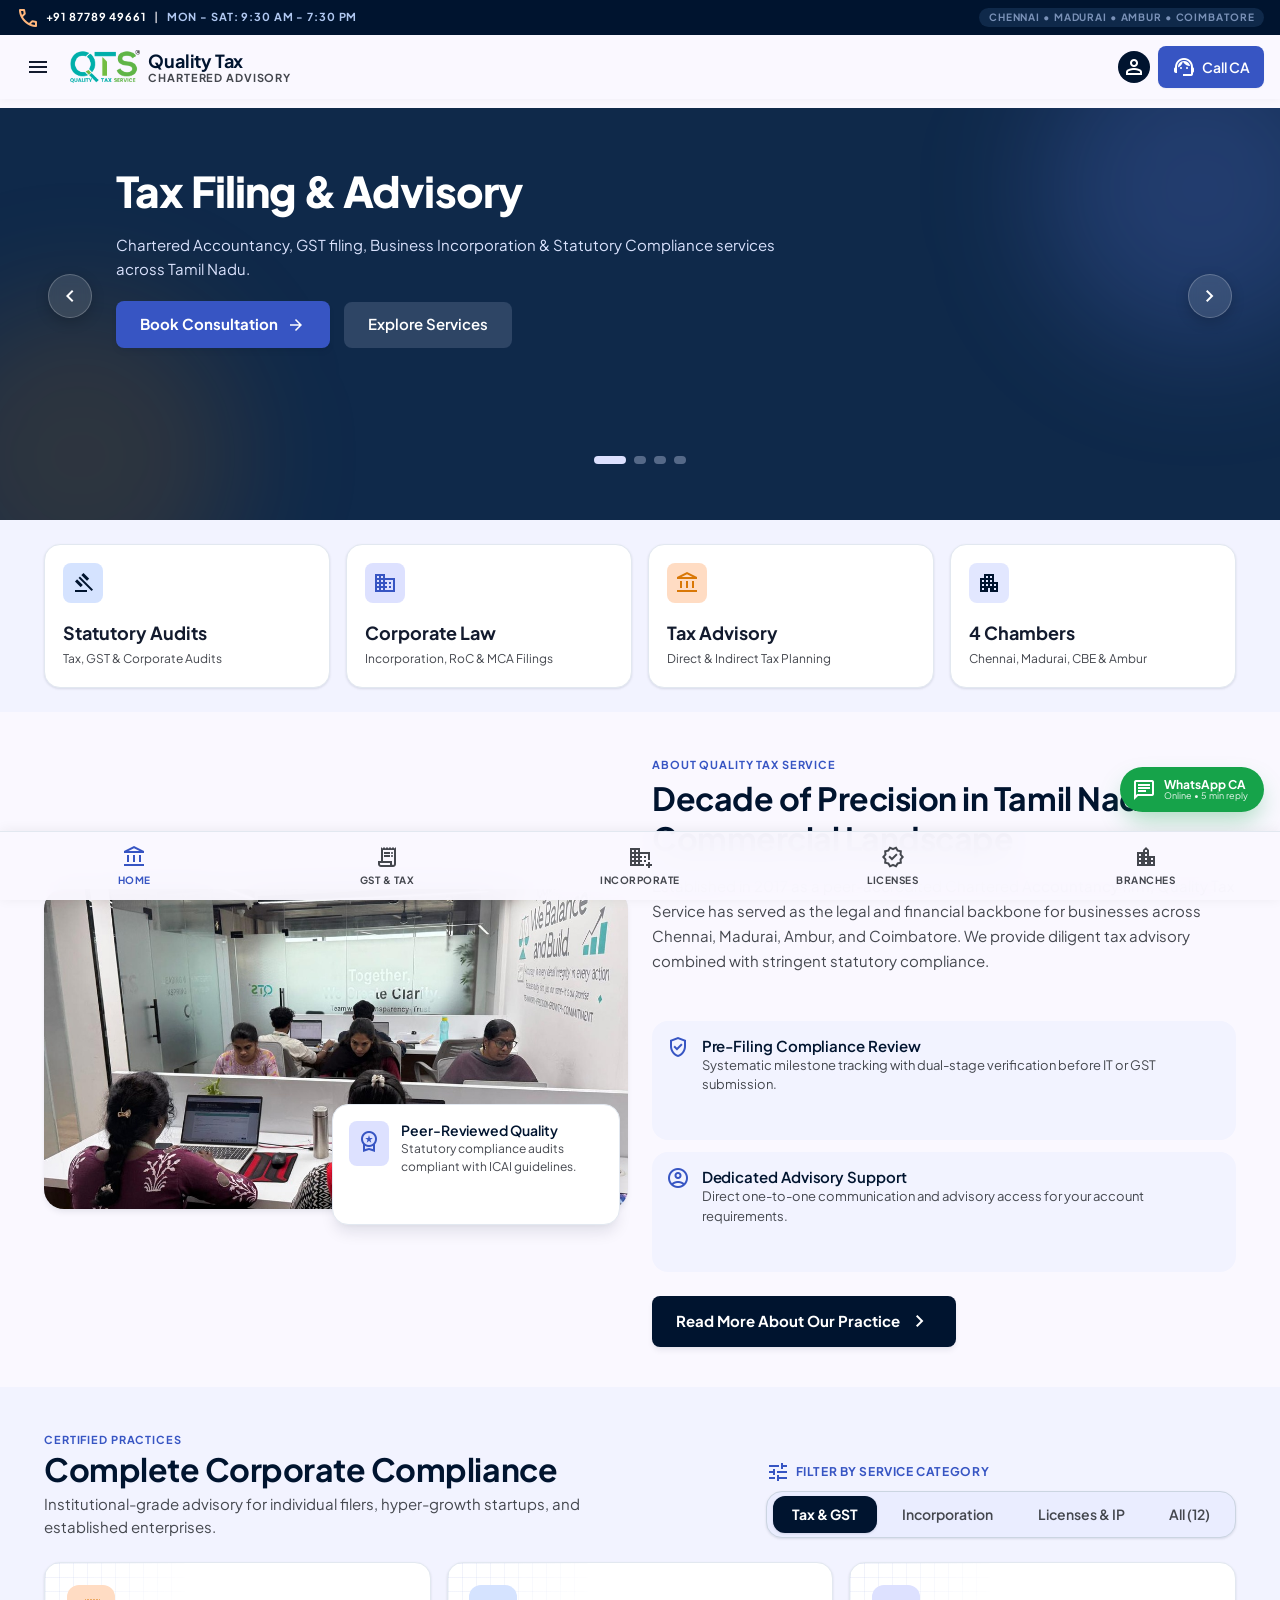
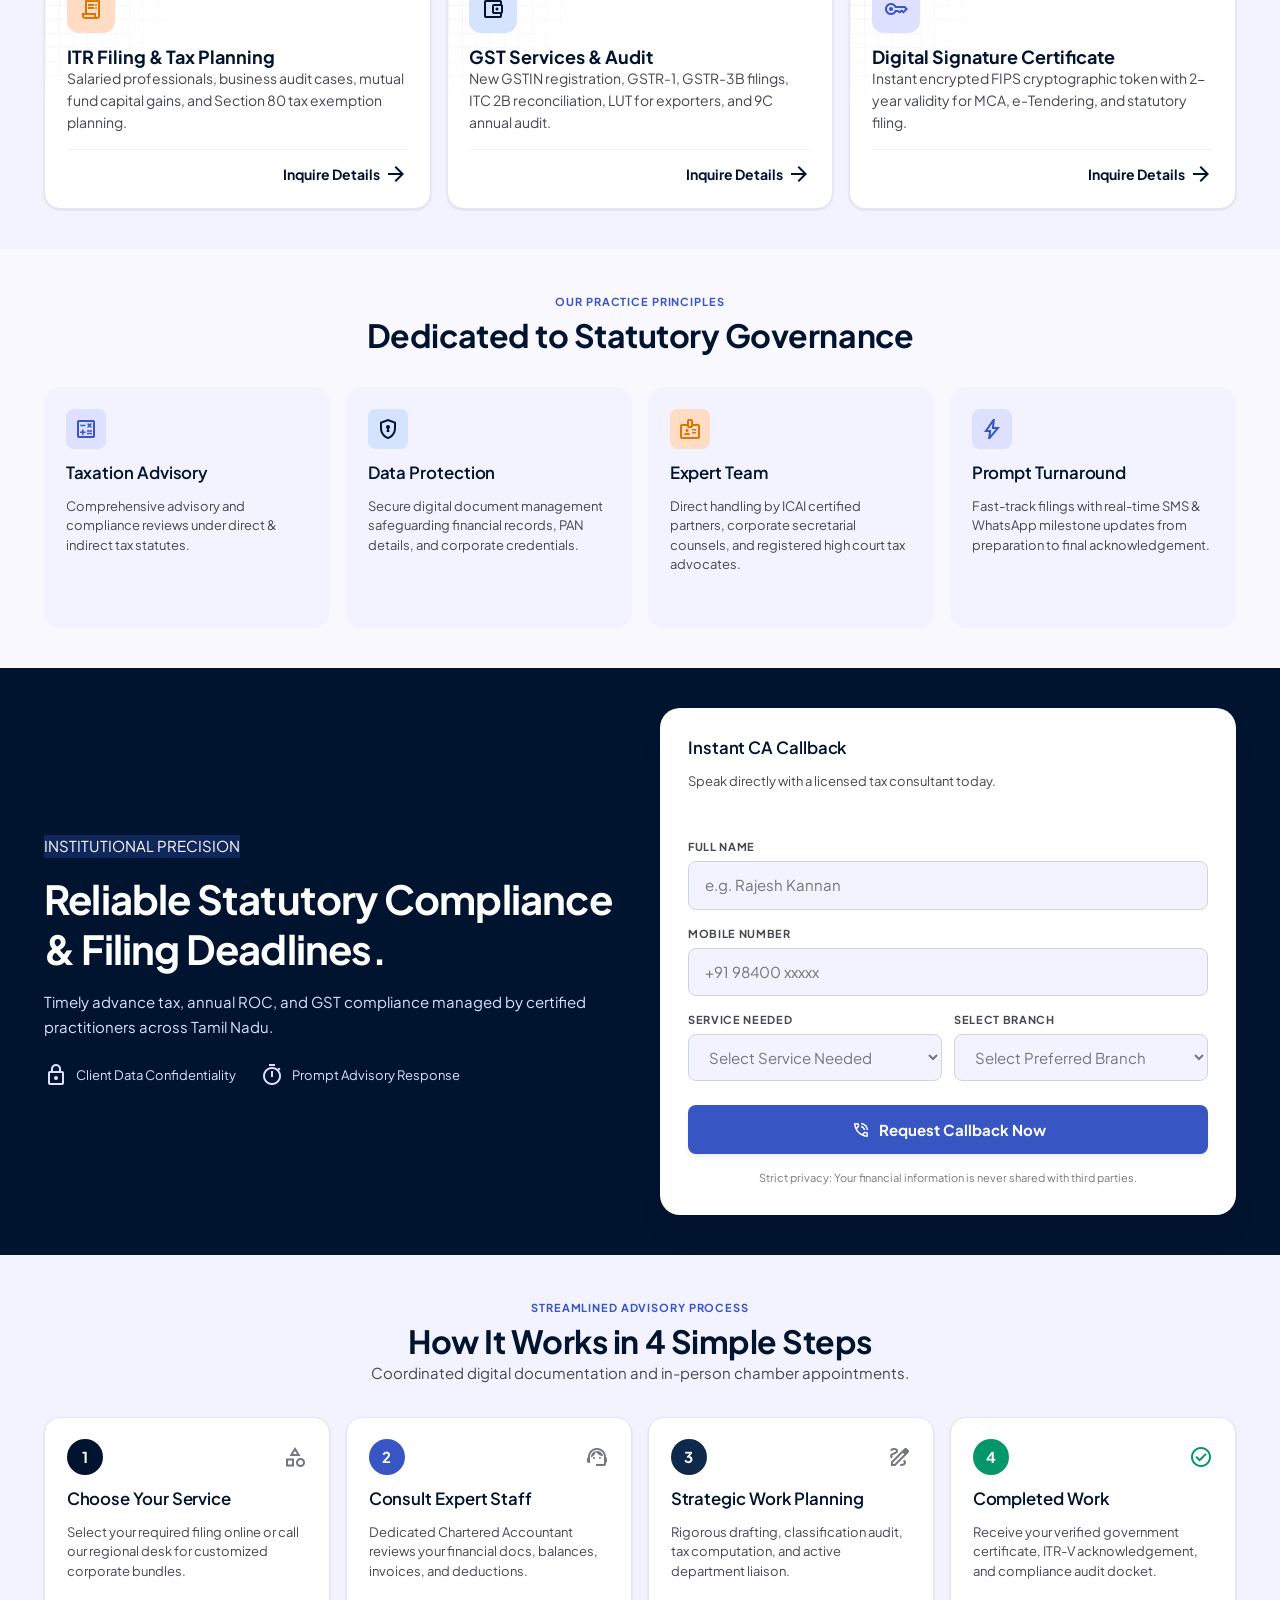
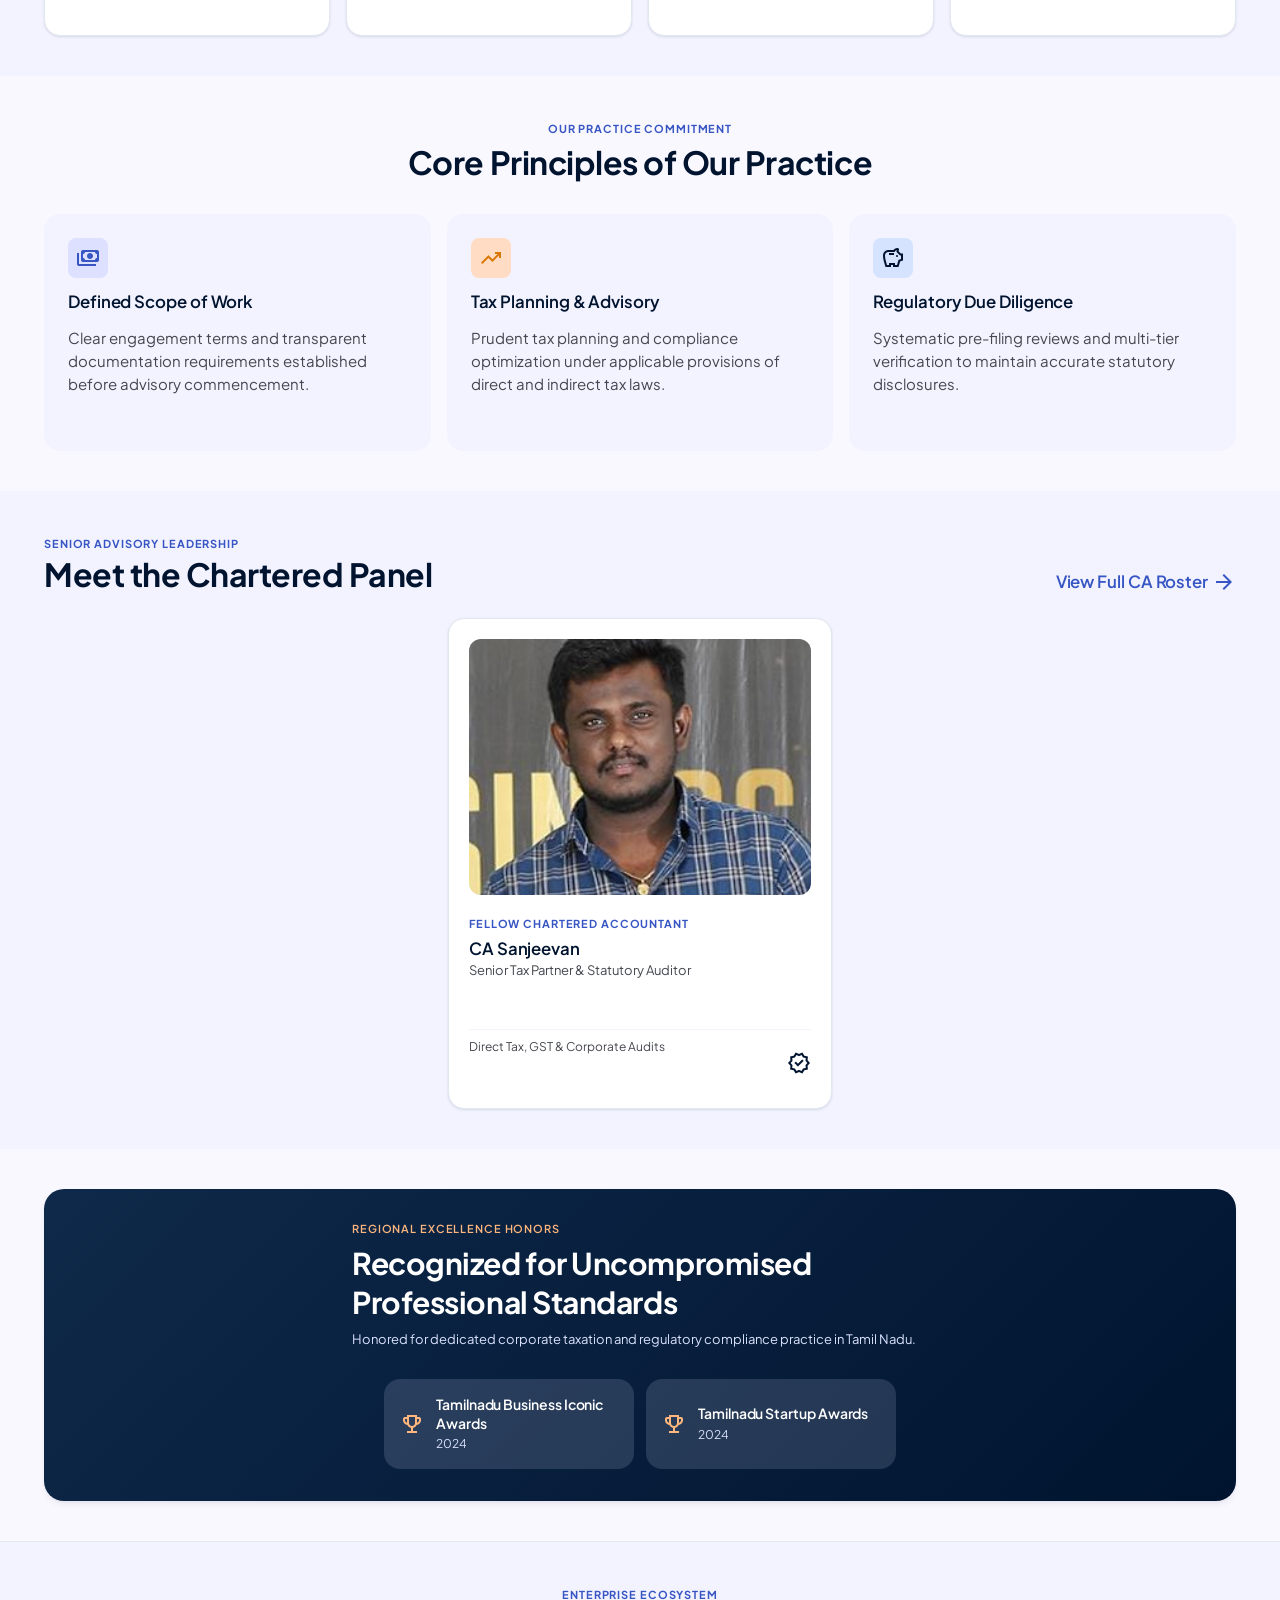
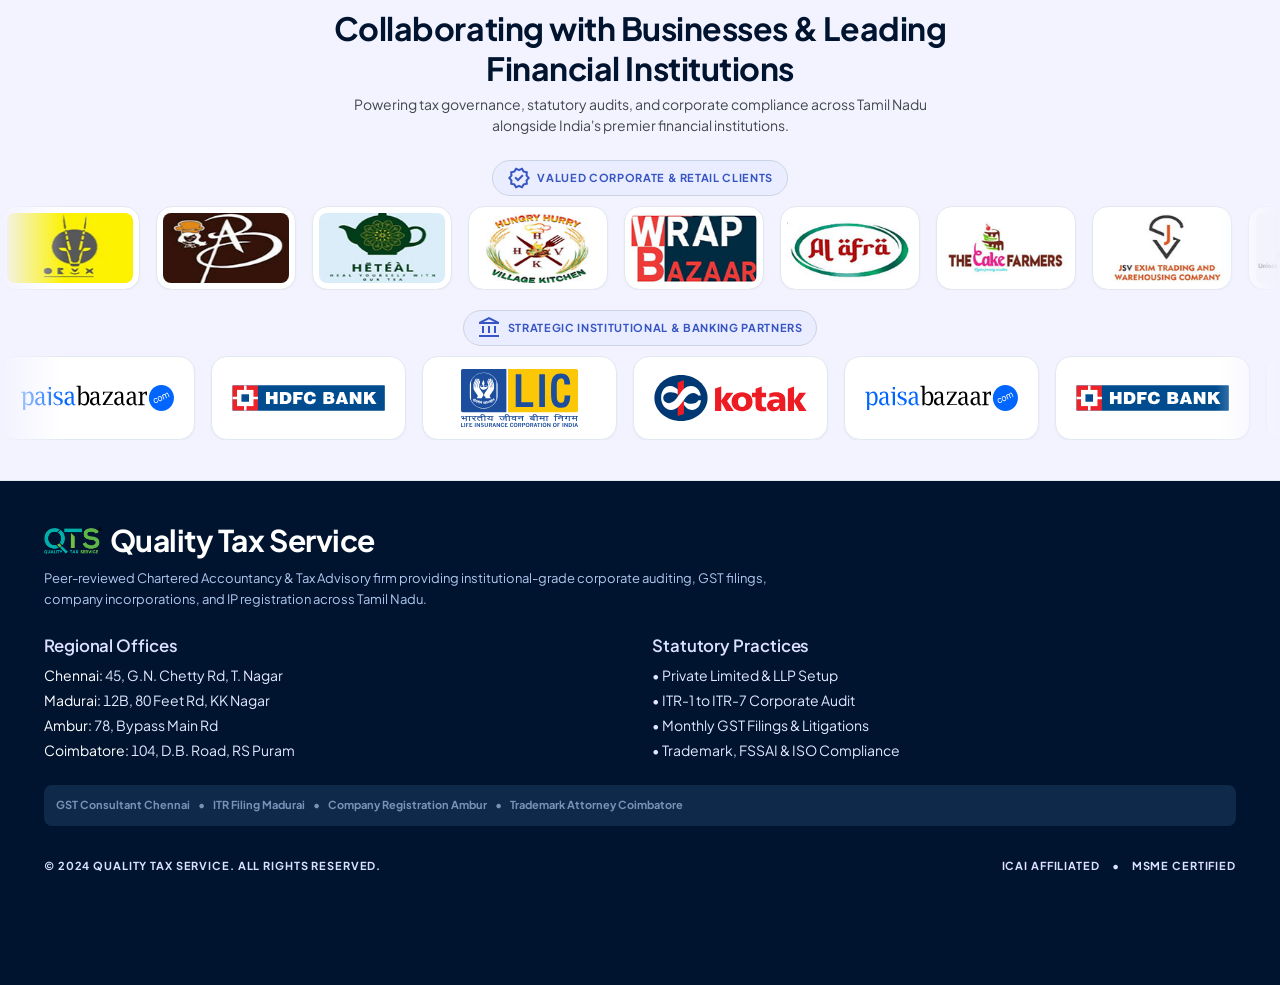
==== commit 341ee33d: "Update hero carousel layout, remove pills/tag/category, and polish site UX" ====
--- a/index.html
+++ b/index.html
@@ -3,7 +3,7 @@
 <head>
   <meta charset="utf-8">
   <title>Quality Tax Service | CA, GST & Tax Consultant</title>
-  <meta content="width=device-width, initial-scale=1.0, maximum-scale=1.0, user-scalable=no, viewport-fit=cover" name="viewport">
+  <meta content="width=device-width, initial-scale=1.0, viewport-fit=cover" name="viewport">
   <meta name="description" content="Chartered accountants and tax consultants for ITR, GST, company registration, audits, FSSAI, MSME and trademark services in Chennai, Madurai, Ambur & Coimbatore. Book a consultation with our CA team today.">
 
   <!-- Google Fonts & Material Icons -->
@@ -96,22 +96,22 @@
           </summary>
           <div style="padding-left: 1rem; display: flex; flex-direction: column; gap: 0.5rem; font-size: 0.875rem;">
             <div style="font-weight: 700; color: var(--primary); padding-top: 0.5rem;">Business Registration</div>
-            <a href="services.html#deepDivePvtLtd" style="color: var(--on-surface-variant); padding: 0.2rem 0;">Pvt Ltd, LLP &amp; OPC Setup</a>
+            <a href="under-construction.html" style="color: var(--on-surface-variant); padding: 0.2rem 0;">Pvt Ltd, LLP &amp; OPC Setup</a>
             <div style="font-weight: 700; color: var(--primary); padding-top: 0.5rem;">Taxation &amp; Audit</div>
-            <a href="services.html#deepDiveGst" style="color: var(--on-surface-variant); padding: 0.2rem 0;">GST Returns &amp; Corporate Audit</a>
+            <a href="under-construction.html" style="color: var(--on-surface-variant); padding: 0.2rem 0;">GST Returns &amp; Corporate Audit</a>
             <div style="font-weight: 700; color: var(--primary); padding-top: 0.5rem;">Licensing &amp; IP</div>
-            <a href="services.html" style="color: var(--on-surface-variant); padding: 0.2rem 0;">FSSAI, MSME, Trademark &amp; ISO</a>
+            <a href="under-construction.html" style="color: var(--on-surface-variant); padding: 0.2rem 0;">FSSAI, MSME, Trademark &amp; ISO</a>
           </div>
         </details>
-        <a class="mobile-nav-link" href="contact.html" onclick="toggleMobileDrawer()">
+        <a class="mobile-nav-link" href="under-construction.html" onclick="toggleMobileDrawer()">
           <span>Branch Locator</span>
           <span class="material-symbols-outlined text-[18px]" style="color: var(--outline);">chevron_right</span>
         </a>
-        <a class="mobile-nav-link" href="about.html" onclick="toggleMobileDrawer()">
+        <a class="mobile-nav-link" href="under-construction.html" onclick="toggleMobileDrawer()">
           <span>About Firm &amp; CA Panel</span>
           <span class="material-symbols-outlined text-[18px]" style="color: var(--outline);">chevron_right</span>
         </a>
-        <a class="mobile-nav-link" href="services.html" onclick="toggleMobileDrawer()">
+        <a class="mobile-nav-link" href="under-construction.html" onclick="toggleMobileDrawer()">
           <span>Tax Updates &amp; Deep-Dives</span>
           <span class="material-symbols-outlined text-[18px]" style="color: var(--outline);">chevron_right</span>
         </a>
@@ -137,208 +137,160 @@
       <div class="hero-glow-2"></div>
 
       <div class="container">
-        <!-- Live Slider Meta & Slide Switcher Tabs -->
-        <div class="hero-header-row">
-          <div class="hero-tag">
-            <span class="status-pulse-dot" style="width: 0.45rem; height: 0.45rem;"></span>
-            <span>TAX & BUSINESS ADVISORY DESK</span>
-          </div>
-
-          <!-- Carousel Controls: Prev Button + Dots + Next Button (User Requested!) -->
-          <div class="hero-controls-group">
-            <button aria-label="Previous slide" class="hero-nav-arrow" onclick="prevHeroSlide()" type="button">
-              <span class="material-symbols-outlined text-[20px]">chevron_left</span>
-            </button>
-            <div class="hero-dots-container" id="hero-dots">
-              <button aria-label="Slide 1" class="hero-dot active" onclick="switchHeroSlide(0)"></button>
-              <button aria-label="Slide 2" class="hero-dot" onclick="switchHeroSlide(1)"></button>
-              <button aria-label="Slide 3" class="hero-dot" onclick="switchHeroSlide(2)"></button>
-              <button aria-label="Slide 4" class="hero-dot" onclick="switchHeroSlide(3)"></button>
-            </div>
-            <button aria-label="Next slide" class="hero-nav-arrow" onclick="nextHeroSlide()" type="button">
-              <span class="material-symbols-outlined text-[20px]">chevron_right</span>
-            </button>
-          </div>
-        </div>
-
-        <!-- Slide Items Container -->
-        <div class="hero-slides-wrapper">
-          <!-- Slide 0: Tax Filing -->
-          <div class="hero-slide active" id="hero-slide-0">
-            <div class="hero-slide-category">
-              <span class="material-symbols-outlined text-[20px]">verified</span>
-              <span>Welcome to Quality Tax Service</span>
-            </div>
-            
-            <h1 class="hero-headline">
-              Tax Filing & Advisory
-            </h1>
-            <p class="hero-description">
-              Top-tier Chartered Accountancy, GST filing, Business Incorporation & Statutory Compliance across Tamil Nadu with 99.8% on-time filing record.
-            </p>
-
-            <div class="hero-cta-group">
-              <a class="btn-primary-hero" href="#instant-callback">
-                <span class="btn-text-desktop">Book Free Consultation</span>
-                <span class="btn-text-mobile">Consult a CA</span>
-                <span class="material-symbols-outlined hero-btn-icon text-[20px]">arrow_forward</span>
-              </a>
-              <a class="btn-secondary-hero" href="#services-matrix">
-                <span class="btn-text-desktop">Explore Services</span>
-                <span class="btn-text-mobile">All Services</span>
-              </a>
-            </div>
-          </div>
-
-          <!-- Slide 1: Pvt Ltd Setup -->
-          <div class="hero-slide" id="hero-slide-1">
-            <div class="hero-slide-category">
-              <span class="material-symbols-outlined text-[20px]">rocket_launch</span>
-              <span>Fast-Track Corporate Incorporation</span>
-            </div>
-            <h2 class="hero-headline">
-              Pvt Ltd &amp; LLP Setup
-            </h2>
-            <p class="hero-description">
-              Complete MCA name approval, SPICe+ digital documentation, DSC tokens, PAN, TAN & current bank account setup with zero office visits.
-            </p>
-            <div class="hero-cta-group">
-              <a class="btn-primary-hero" href="#instant-callback">
-                <span class="btn-text-desktop">Launch Your Company</span>
-                <span class="btn-text-mobile">Start Company</span>
-                <span class="material-symbols-outlined hero-btn-icon text-[20px]">corporate_fare</span>
-              </a>
-              <a class="btn-secondary-hero" href="#services-matrix">
-                <span class="btn-text-desktop">Check Requirements</span>
-                <span class="btn-text-mobile">Requirements</span>
-              </a>
-            </div>
-          </div>
-
-          <!-- Slide 2: FSSAI & MSME -->
-          <div class="hero-slide" id="hero-slide-2">
-            <div class="hero-slide-category">
-              <span class="material-symbols-outlined text-[20px]">badge</span>
-              <span>Subsidies &amp; Food Compliance</span>
-            </div>
-            <h2 class="hero-headline">
-              GST, FSSAI &amp; MSME Compliance
-            </h2>
-            <p class="hero-description">
-              Avail government subsidy eligibility, priority sector collateral-free bank loans, and compliant food business registrations handled by certified auditors.
-            </p>
-            <div class="hero-cta-group">
-              <a class="btn-primary-hero" href="#instant-callback">
-                <span class="btn-text-desktop">Apply for License</span>
-                <span class="btn-text-mobile">Apply License</span>
-                <span class="material-symbols-outlined hero-btn-icon text-[20px]">checklist</span>
-              </a>
-              <a class="btn-secondary-hero" href="#services-matrix">
-                <span class="btn-text-desktop">Learn Guidelines</span>
-                <span class="btn-text-mobile">Guidelines</span>
-              </a>
-            </div>
-          </div>
-
-          <!-- Slide 3: Trademark -->
-          <div class="hero-slide" id="hero-slide-3">
-            <div class="hero-slide-category">
-              <span class="material-symbols-outlined text-[20px]">copyright</span>
-              <span>Intellectual Property Registry</span>
-            </div>
-            <h2 class="hero-headline">
-              Trademark &amp; Brand Protection
-            </h2>
-            <p class="hero-description">
-              Defend your brand logo, name, and slogans. Comprehensive class search, reply to examiner objections, and direct attorney representation before IP India.
-            </p>
-            <div class="hero-cta-group">
-              <a class="btn-primary-hero" href="#instant-callback">
-                <span class="btn-text-desktop">Secure Your Trademark</span>
-                <span class="btn-text-mobile">Protect Brand</span>
-                <span class="material-symbols-outlined hero-btn-icon text-[20px]">shield</span>
-              </a>
-              <a class="btn-secondary-hero" href="#services-matrix">
-                <span class="btn-text-desktop">Free Brand Search</span>
-                <span class="btn-text-mobile">Brand Search</span>
-              </a>
-            </div>
-          </div>
-        </div>
-
-        <!-- Slide Pill Labels (Quick Jumping) -->
-        <div class="hero-pills-grid">
-          <button class="hero-pill-btn active" onclick="switchHeroSlide(0)">
-            <p class="hero-pill-tag">SLIDE 01</p>
-            <p class="hero-pill-label">Tax Filing Season</p>
+        <!-- Hero Slider with Left/Right Side Arrows -->
+        <div class="hero-slider-container">
+          <button aria-label="Previous slide" class="hero-nav-arrow hero-nav-prev" onclick="prevHeroSlide()" type="button">
+            <span class="material-symbols-outlined text-[24px]">chevron_left</span>
           </button>
-          <button class="hero-pill-btn" onclick="switchHeroSlide(1)">
-            <p class="hero-pill-tag">SLIDE 02</p>
-            <p class="hero-pill-label">Pvt Ltd Setup in 7D</p>
+
+          <!-- Slide Items Container -->
+          <div class="hero-slides-wrapper">
+            <!-- Slide 0: Tax Filing -->
+            <div class="hero-slide active" id="hero-slide-0">
+              <h1 class="hero-headline">
+                Tax Filing &amp; Advisory
+              </h1>
+              <p class="hero-description">
+                Chartered Accountancy, GST filing, Business Incorporation &amp; Statutory Compliance services across Tamil Nadu.
+              </p>
+
+              <div class="hero-cta-group">
+                <a class="btn-primary-hero" href="#instant-callback">
+                  <span class="btn-text-desktop">Book Consultation</span>
+                  <span class="btn-text-mobile">Consult a CA</span>
+                  <span class="material-symbols-outlined hero-btn-icon text-[20px]">arrow_forward</span>
+                </a>
+                <a class="btn-secondary-hero" href="#services-matrix">
+                  <span class="btn-text-desktop">Explore Services</span>
+                  <span class="btn-text-mobile">All Services</span>
+                </a>
+              </div>
+            </div>
+
+            <!-- Slide 1: Pvt Ltd Setup -->
+            <div class="hero-slide" id="hero-slide-1">
+              <h2 class="hero-headline">
+                Pvt Ltd &amp; LLP Setup
+              </h2>
+              <p class="hero-description">
+                Complete MCA name approval, SPICe+ digital documentation, DSC tokens, PAN, TAN &amp; current bank account setup assistance.
+              </p>
+              <div class="hero-cta-group">
+                <a class="btn-primary-hero" href="#instant-callback">
+                  <span class="btn-text-desktop">Launch Your Company</span>
+                  <span class="btn-text-mobile">Start Company</span>
+                  <span class="material-symbols-outlined hero-btn-icon text-[20px]">corporate_fare</span>
+                </a>
+                <a class="btn-secondary-hero" href="#services-matrix">
+                  <span class="btn-text-desktop">Check Requirements</span>
+                  <span class="btn-text-mobile">Requirements</span>
+                </a>
+              </div>
+            </div>
+
+            <!-- Slide 2: FSSAI & MSME -->
+            <div class="hero-slide" id="hero-slide-2">
+              <h2 class="hero-headline">
+                GST, FSSAI &amp; MSME Compliance
+              </h2>
+              <p class="hero-description">
+                Avail government subsidy eligibility, priority sector collateral-free bank loans, and compliant food business registrations handled by certified auditors.
+              </p>
+              <div class="hero-cta-group">
+                <a class="btn-primary-hero" href="#instant-callback">
+                  <span class="btn-text-desktop">Apply for License</span>
+                  <span class="btn-text-mobile">Apply License</span>
+                  <span class="material-symbols-outlined hero-btn-icon text-[20px]">checklist</span>
+                </a>
+                <a class="btn-secondary-hero" href="#services-matrix">
+                  <span class="btn-text-desktop">Learn Guidelines</span>
+                  <span class="btn-text-mobile">Guidelines</span>
+                </a>
+              </div>
+            </div>
+
+            <!-- Slide 3: Trademark -->
+            <div class="hero-slide" id="hero-slide-3">
+              <h2 class="hero-headline">
+                Trademark &amp; Brand Protection
+              </h2>
+              <p class="hero-description">
+                Defend your brand logo, name, and slogans. Comprehensive class search, reply to examiner objections, and direct attorney representation before IP India.
+              </p>
+              <div class="hero-cta-group">
+                <a class="btn-primary-hero" href="#instant-callback">
+                  <span class="btn-text-desktop">Secure Your Trademark</span>
+                  <span class="btn-text-mobile">Protect Brand</span>
+                  <span class="material-symbols-outlined hero-btn-icon text-[20px]">shield</span>
+                </a>
+                <a class="btn-secondary-hero" href="#services-matrix">
+                  <span class="btn-text-desktop">Class &amp; Brand Search</span>
+                  <span class="btn-text-mobile">Brand Search</span>
+                </a>
+              </div>
+            </div>
+          </div>
+
+          <button aria-label="Next slide" class="hero-nav-arrow hero-nav-next" onclick="nextHeroSlide()" type="button">
+            <span class="material-symbols-outlined text-[24px]">chevron_right</span>
           </button>
-          <button class="hero-pill-btn" onclick="switchHeroSlide(2)">
-            <p class="hero-pill-tag">SLIDE 03</p>
-            <p class="hero-pill-label">FSSAI &amp; MSME Express</p>
-          </button>
-          <button class="hero-pill-btn" onclick="switchHeroSlide(3)">
-            <p class="hero-pill-tag">SLIDE 04</p>
-            <p class="hero-pill-label">Trademark Protection</p>
-          </button>
+        </div>
+
+        <!-- Carousel Dots Container Below Center -->
+        <div class="hero-dots-container" id="hero-dots">
+          <button aria-label="Slide 1" class="hero-dot active" onclick="switchHeroSlide(0)"></button>
+          <button aria-label="Slide 2" class="hero-dot" onclick="switchHeroSlide(1)"></button>
+          <button aria-label="Slide 3" class="hero-dot" onclick="switchHeroSlide(2)"></button>
+          <button aria-label="Slide 4" class="hero-dot" onclick="switchHeroSlide(3)"></button>
         </div>
       </div>
     </section>
 
-    <!-- 2. STATS BAR (4 LIVE STAT CARDS) -->
+    <!-- 2. PRACTICE PILLARS (4 CORE ADVISORY AREAS) -->
     <section class="stats-section">
       <div class="container">
         <div class="stats-grid">
-          <!-- Stat 1 -->
+          <!-- Pillar 1 -->
           <div class="stat-card">
             <div class="stat-icon-wrapper" style="background-color: var(--primary-fixed); color: var(--primary);">
-              <span class="material-symbols-outlined text-[24px]">task_alt</span>
+              <span class="material-symbols-outlined text-[24px]">gavel</span>
             </div>
             <div>
-              <span class="stat-metric-number">150K+</span>
-              <h2 class="stat-metric-title">Projects Done</h2>
-              <p class="stat-metric-sub">Filings, Registrations &amp; Audits</p>
-            </div>
-          </div>
-
-          <!-- Stat 2 -->
+              <h2 class="stat-metric-title" style="font-size: 1.125rem; font-weight: 700; color: var(--on-surface); margin-bottom: 0.25rem;">Statutory Audits</h2>
+              <p class="stat-metric-sub">Tax, GST &amp; Corporate Audits</p>
+            </div>
+          </div>
+
+          <!-- Pillar 2 -->
           <div class="stat-card">
             <div class="stat-icon-wrapper" style="background-color: var(--secondary-fixed); color: var(--secondary);">
-              <span class="material-symbols-outlined text-[24px]">sentiment_very_satisfied</span>
+              <span class="material-symbols-outlined text-[24px]">domain</span>
             </div>
             <div>
-              <span class="stat-metric-number">25K+</span>
-              <h2 class="stat-metric-title">Happy Clients</h2>
-              <p style="font-size: x-small;"> <br> </p>
-              <p class="stat-metric-sub">SMEs, Corporates &amp; HNIs</p>
-            </div>
-          </div>
-
-          <!-- Stat 3 -->
+              <h2 class="stat-metric-title" style="font-size: 1.125rem; font-weight: 700; color: var(--on-surface); margin-bottom: 0.25rem;">Corporate Law</h2>
+              <p class="stat-metric-sub">Incorporation, RoC &amp; MCA Filings</p>
+            </div>
+          </div>
+
+          <!-- Pillar 3 -->
           <div class="stat-card">
             <div class="stat-icon-wrapper" style="background-color: var(--tertiary-fixed); color: var(--on-tertiary-container);">
-              <span class="material-symbols-outlined text-[24px]">groups</span>
+              <span class="material-symbols-outlined text-[24px]">account_balance</span>
             </div>
             <div>
-              <span class="stat-metric-number">120+</span>
-              <h2 class="stat-metric-title">Expert Staff </h2>
-              <p style="font-size: x-small;" > <br> </p>
-              <p class="stat-metric-sub">CAs, CS &amp; Tax Advocates</p>
-            </div>
-          </div>
-
-          <!-- Stat 4 -->
+              <h2 class="stat-metric-title" style="font-size: 1.125rem; font-weight: 700; color: var(--on-surface); margin-bottom: 0.25rem;">Tax Advisory</h2>
+              <p class="stat-metric-sub">Direct &amp; Indirect Tax Planning</p>
+            </div>
+          </div>
+
+          <!-- Pillar 4 -->
           <div class="stat-card">
             <div class="stat-icon-wrapper" style="background-color: var(--surface-container-high); color: var(--primary);">
-              <span class="material-symbols-outlined text-[24px]">history_edu</span>
+              <span class="material-symbols-outlined text-[24px]">apartment</span>
             </div>
             <div>
-              <span class="stat-metric-number">8+ Years</span>
-              <h2 class="stat-metric-title">Experience</h2>
-              <p class="stat-metric-sub">Est. 2017 in TN Region</p>
+              <h2 class="stat-metric-title" style="font-size: 1.125rem; font-weight: 700; color: var(--on-surface); margin-bottom: 0.25rem;">4 Chambers</h2>
+              <p class="stat-metric-sub">Chennai, Madurai, CBE &amp; Ambur</p>
             </div>
           </div>
         </div>
@@ -352,7 +304,7 @@
           <!-- Imagery & Trust Card -->
           <div class="w-full lg:w-1/2 relative">
             <div style="border-radius: var(--radius-2xl); overflow: hidden; box-shadow: var(--shadow-md); background-color: var(--surface-container);">
-              <img style="width: 100%; height: 20rem; object-fit: cover;" alt="A modern, high-trust chartered accountancy corporate office in Chennai" src="https://lh3.googleusercontent.com/aida-public/[base64]">
+              <img style="width: 100%; height: 20rem; object-fit: cover;" alt="A modern, high-trust chartered accountancy corporate office in Chennai" src="assets/images/Team/team1.jpg">
             </div>
             <div style="position: absolute; bottom: -1rem; right: 0.5rem; background-color: var(--surface-container-lowest); padding: 1rem; border-radius: var(--radius-xl); box-shadow: var(--shadow-lg); max-width: 18rem; border: 1px solid var(--border-light); display: flex; align-items: flex-start; gap: 0.75rem;">
               <div style="padding: 0.5rem; border-radius: var(--radius-md); background-color: var(--secondary-fixed); color: var(--secondary);">
@@ -374,38 +326,29 @@
               </h2>
             </div>
             <p class="font-body-md text-on-surface-variant" style="line-height: 1.65;">
-              Established in 2017 as a peer-accredited Chartered Accountancy firm, Quality Tax Service has served as the legal and financial backbone for businesses across Chennai, Madurai, Ambur, and Coimbatore. We harmonize aggressive tax optimization with stringent statutory adherence.
-            </p>
-
-            <!-- Core practice areas chip grid -->
-            <div class="flex flex-wrap gap-2">
-              <span style="padding: 0.35rem 0.75rem; border-radius: var(--radius-md); background-color: var(--surface-container); font-size: 0.8125rem; font-weight: 600; color: var(--primary);">Statutory Audit</span>
-              <span style="padding: 0.35rem 0.75rem; border-radius: var(--radius-md); background-color: var(--surface-container); font-size: 0.8125rem; font-weight: 600; color: var(--primary);">Direct &amp; Indirect Tax</span>
-              <span style="padding: 0.35rem 0.75rem; border-radius: var(--radius-md); background-color: var(--surface-container); font-size: 0.8125rem; font-weight: 600; color: var(--primary);">Corporate Accounting</span>
-              <span style="padding: 0.35rem 0.75rem; border-radius: var(--radius-md); background-color: var(--surface-container); font-size: 0.8125rem; font-weight: 600; color: var(--primary);">Regulatory Compliance</span>
-              <span style="padding: 0.35rem 0.75rem; border-radius: var(--radius-md); background-color: var(--surface-container); font-size: 0.8125rem; font-weight: 600; color: var(--primary);">Secretarial Services</span>
-            </div>
+              Established in 2017 as a peer-accredited Chartered Accountancy firm, Quality Tax Service has served as the legal and financial backbone for businesses across Chennai, Madurai, Ambur, and Coimbatore. We provide diligent tax advisory combined with stringent statutory compliance.
+            </p>
 
             <!-- 2 Key Bullets with Checkmark Icons -->
             <div class="flex flex-col gap-3">
               <div style="display: flex; align-items: flex-start; gap: 0.75rem; padding: 0.85rem; border-radius: var(--radius-xl); background-color: var(--surface-container-low);">
                 <span class="material-symbols-outlined text-secondary text-[24px]">verified_user</span>
                 <div>
-                  <h3 class="font-headline-sm font-bold text-primary" style="font-size: 0.9375rem;">Zero-Penalty Filing Assurance</h3>
-                  <p class="font-body-sm text-on-surface-variant">Automated milestone tracker with dual audit sign-offs before any IT or GST submission.</p>
+                  <h3 class="font-headline-sm font-bold text-primary" style="font-size: 0.9375rem;">Pre-Filing Compliance Review</h3>
+                  <p class="font-body-sm text-on-surface-variant">Systematic milestone tracking with dual-stage verification before IT or GST submission.</p>
                 </div>
               </div>
               <div style="display: flex; align-items: flex-start; gap: 0.75rem; padding: 0.85rem; border-radius: var(--radius-xl); background-color: var(--surface-container-low);">
                 <span class="material-symbols-outlined text-secondary text-[24px]">account_circle</span>
                 <div>
-                  <h3 class="font-headline-sm font-bold text-primary" style="font-size: 0.9375rem;">Dedicated Chartered Accountant RM</h3>
-                  <p class="font-body-sm text-on-surface-variant">Direct one-to-one phone and desk access to an accredited CA, not a junior call-center operator.</p>
+                  <h3 class="font-headline-sm font-bold text-primary" style="font-size: 0.9375rem;">Dedicated Advisory Support</h3>
+                  <p class="font-body-sm text-on-surface-variant">Direct one-to-one communication and advisory access for your account requirements.</p>
                 </div>
               </div>
             </div>
 
             <div style="padding-top: 0.5rem;">
-              <a class="btn-primary-hero" href="about.html" style="background-color: var(--primary); display: inline-flex;">
+              <a class="btn-primary-hero" href="under-construction.html" style="background-color: var(--primary); display: inline-flex;">
                 <span>Read More About Our Practice</span>
                 <span class="material-symbols-outlined text-[18px]">chevron_right</span>
               </a>
@@ -461,20 +404,18 @@
                 <div class="service-card-icon" style="background-color: var(--tertiary-fixed); color: var(--on-tertiary-container);">
                   <span class="material-symbols-outlined text-[26px]">receipt_long</span>
                 </div>
-                <span class="service-badge">ITR 1 to 7</span>
               </div>
               <div>
                 <h3 class="service-card-title">ITR Filing &amp; Tax Planning</h3>
-                <p style="font-size:xx-small;"> <br> </p>
                 <p class="service-card-desc">
-                  Salaried professionals, business audit cases, mutual fund capital gains, and Section 80 tax exemption planning.
+                  <span class="desktop-only">Salaried professionals, business audit cases, mutual fund capital gains, and Section 80 tax exemption planning.</span>
+                  <span class="mobile-only">Expert filing for salary, business, capital gains, and Section 80 tax savings.</span>
                 </p>
               </div>
             </div>
             <div class="service-card-bottom">
-              <span class="service-card-price">From ₹999</span>
               <a class="service-card-link" href="#instant-callback">
-                <span>Get Started</span>
+                <span>Inquire Details</span>
                 <span class="material-symbols-outlined text-[16px]">arrow_forward</span>
               </a>
             </div>
@@ -487,20 +428,18 @@
                 <div class="service-card-icon" style="background-color: var(--primary-fixed); color: var(--primary);">
                   <span class="material-symbols-outlined text-[26px]">account_balance_wallet</span>
                 </div>
-                <span class="service-badge">Monthly &amp; Annual</span>
               </div>
               <div>
                 <h3 class="service-card-title">GST Services &amp; Audit</h3>
-                <p style="font-size:xx-small;"> <br> </p>
                 <p class="service-card-desc">
-                  New GSTIN registration, GSTR-1, GSTR-3B filings, ITC 2B reconciliation, LUT for exporters, and 9C annual audit.
+                  <span class="desktop-only">New GSTIN registration, GSTR-1, GSTR-3B filings, ITC 2B reconciliation, LUT for exporters, and 9C annual audit.</span>
+                  <span class="mobile-only">Monthly GSTR-1, 3B returns, new registration, ITC reconciliation, and annual audit.</span>
                 </p>
               </div>
             </div>
             <div class="service-card-bottom">
-              <span class="service-card-price">From ₹1,199/mo</span>
               <a class="service-card-link" href="#instant-callback">
-                <span>Get Started</span>
+                <span>Inquire Details</span>
                 <span class="material-symbols-outlined text-[16px]">arrow_forward</span>
               </a>
             </div>
@@ -513,20 +452,18 @@
                 <div class="service-card-icon" style="background-color: var(--secondary-fixed); color: var(--secondary);">
                   <span class="material-symbols-outlined text-[26px]">key</span>
                 </div>
-                <span class="service-badge">Class 3 USB</span>
               </div>
               <div>
                 <h3 class="service-card-title">Digital Signature Certificate</h3>
-                <p style="font-size:xx-small;"> <br> </p>
                 <p class="service-card-desc">
-                  Instant encrypted FIPS cryptographic token with 2-year validity for MCA, e-Tendering, and statutory filing.
+                  <span class="desktop-only">Instant encrypted FIPS cryptographic token with 2-year validity for MCA, e-Tendering, and statutory filing.</span>
+                  <span class="mobile-only">Class-3 cryptographic USB token with 2-year validity for MCA and e-tenders.</span>
                 </p>
               </div>
             </div>
             <div class="service-card-bottom">
-              <span class="service-card-price">From ₹1,299</span>
               <a class="service-card-link" href="#instant-callback">
-                <span>Get Started</span>
+                <span>Inquire Details</span>
                 <span class="material-symbols-outlined text-[16px]">arrow_forward</span>
               </a>
             </div>
@@ -539,20 +476,18 @@
                 <div class="service-card-icon" style="background-color: var(--secondary-fixed); color: var(--secondary);">
                   <span class="material-symbols-outlined text-[26px]">domain_add</span>
                 </div>
-                <span class="service-badge" style="background-color: var(--secondary); color: var(--on-secondary);">Fast-track 7 Days</span>
               </div>
               <div>
                 <h3 class="service-card-title">Private Limited Registration</h3>
-                <p style="font-size:xx-small;"> <br> </p>
                 <p class="service-card-desc">
-                  Complete MCA SPICe+ kit: MoA, AoA, DIN, PAN, TAN, EPFO, ESIC and company seal documentation included.
+                  <span class="desktop-only">Complete MCA SPICe+ kit: MoA, AoA, DIN, PAN, TAN, EPFO, ESIC and company seal documentation included.</span>
+                  <span class="mobile-only">Complete company incorporation with MoA, AoA, DIN, PAN, TAN, and bank setup.</span>
                 </p>
               </div>
             </div>
             <div class="service-card-bottom">
-              <span class="service-card-price">From ₹6,499</span>
               <a class="service-card-link" href="#instant-callback">
-                <span>Get Started</span>
+                <span>Inquire Details</span>
                 <span class="material-symbols-outlined text-[16px]">arrow_forward</span>
               </a>
             </div>
@@ -565,20 +500,18 @@
                 <div class="service-card-icon" style="background-color: var(--secondary-fixed); color: var(--secondary);">
                   <span class="material-symbols-outlined text-[26px]">handshake</span>
                 </div>
-                <span class="service-badge">No Min Capital</span>
               </div>
               <div>
                 <h3 class="service-card-title">LLP Registration</h3>
-                <p style="font-size:xx-small;"> <br> </p>
                 <p class="service-card-desc">
-                  Flexible partnership structure with limited liability protection and zero audit compliance under threshold limits.
+                  <span class="desktop-only">Flexible partnership structure with limited liability protection and zero audit compliance under threshold limits.</span>
+                  <span class="mobile-only">Limited liability partnership setup with flexible agreements and legal protection.</span>
                 </p>
               </div>
             </div>
             <div class="service-card-bottom">
-              <span class="service-card-price">From ₹4,999</span>
               <a class="service-card-link" href="#instant-callback">
-                <span>Get Started</span>
+                <span>Inquire Details</span>
                 <span class="material-symbols-outlined text-[16px]">arrow_forward</span>
               </a>
             </div>
@@ -591,20 +524,18 @@
                 <div class="service-card-icon" style="background-color: var(--secondary-fixed); color: var(--secondary);">
                   <span class="material-symbols-outlined text-[26px]">apartment</span>
                 </div>
-                <span class="service-badge">Fast-track 24 Hrs</span>
               </div>
               <div>
                 <h3 class="service-card-title">MSME / Udyam Registration</h3>
-                <p style="font-size:xx-small;"> <br> </p>
                 <p class="service-card-desc">
-                  Access priority lending, 50% discount on patent/trademark filing fees, and government procurement subsidies.
+                  <span class="desktop-only">Access priority lending, 50% discount on patent/trademark filing fees, and government procurement subsidies.</span>
+                  <span class="mobile-only">Official Udyam certificate for priority bank loans, subsidies, and TM fee discounts.</span>
                 </p>
               </div>
             </div>
             <div class="service-card-bottom">
-              <span class="service-card-price">From ₹799</span>
               <a class="service-card-link" href="#instant-callback">
-                <span>Get Started</span>
+                <span>Inquire Details</span>
                 <span class="material-symbols-outlined text-[16px]">arrow_forward</span>
               </a>
             </div>
@@ -617,20 +548,18 @@
                 <div class="service-card-icon" style="background-color: var(--tertiary-fixed); color: var(--on-tertiary-container);">
                   <span class="material-symbols-outlined text-[26px]">verified</span>
                 </div>
-                <span class="service-badge">Class 1 to 45</span>
               </div>
               <div>
                 <h3 class="service-card-title">Trademark Registration</h3>
-                <p style="font-size:xx-small;"> <br> </p>
                 <p class="service-card-desc">
-                  Comprehensive brand search, drafting TM-A form, hearing representation, and complete opposition handling.
+                  <span class="desktop-only">Comprehensive brand search, drafting TM-A form, hearing representation, and complete opposition handling.</span>
+                  <span class="mobile-only">Brand name &amp; logo protection with registry search, filing, and objection replies.</span>
                 </p>
               </div>
             </div>
             <div class="service-card-bottom">
-              <span class="service-card-price">From ₹1,999 + Govt</span>
               <a class="service-card-link" href="#instant-callback">
-                <span>Get Started</span>
+                <span>Inquire Details</span>
                 <span class="material-symbols-outlined text-[16px]">arrow_forward</span>
               </a>
             </div>
@@ -643,20 +572,18 @@
                 <div class="service-card-icon" style="background-color: var(--primary-fixed); color: var(--primary);">
                   <span class="material-symbols-outlined text-[26px]">workspace_premium</span>
                 </div>
-                <span class="service-badge">9001:2015</span>
               </div>
               <div>
                 <h3 class="service-card-title">ISO Certification</h3>
-                <p style="font-size:xx-small;"> <br> </p>
                 <p class="service-card-desc">
-                  International standard accreditation for tenders, export contracts, QA audits, and institutional credibility.
+                  <span class="desktop-only">International standard accreditation for tenders, export contracts, QA audits, and institutional credibility.</span>
+                  <span class="mobile-only">ISO 9001 quality certification for government tenders, audits, and export credibility.</span>
                 </p>
               </div>
             </div>
             <div class="service-card-bottom">
-              <span class="service-card-price">From ₹3,499</span>
               <a class="service-card-link" href="#instant-callback">
-                <span>Get Started</span>
+                <span>Inquire Details</span>
                 <span class="material-symbols-outlined text-[16px]">arrow_forward</span>
               </a>
             </div>
@@ -669,20 +596,18 @@
                 <div class="service-card-icon" style="background-color: var(--secondary-fixed); color: var(--secondary);">
                   <span class="material-symbols-outlined text-[26px]">restaurant</span>
                 </div>
-                <span class="service-badge">State &amp; Central</span>
               </div>
               <div>
                 <h3 class="service-card-title">FSSAI Food License</h3>
-                <p style="font-size:xx-small;"> <br> </p>
                 <p class="service-card-desc">
-                  Mandatory 14-digit license for restaurants, cloud kitchens, retail stores, food manufacturers, and repackers.
+                  <span class="desktop-only">Mandatory 14-digit license for restaurants, cloud kitchens, retail stores, food manufacturers, and repackers.</span>
+                  <span class="mobile-only">State &amp; Central FSSAI registration for restaurants, food brands, and retail stores.</span>
                 </p>
               </div>
             </div>
             <div class="service-card-bottom">
-              <span class="service-card-price">From ₹1,499</span>
               <a class="service-card-link" href="#instant-callback">
-                <span>Get Started</span>
+                <span>Inquire Details</span>
                 <span class="material-symbols-outlined text-[16px]">arrow_forward</span>
               </a>
             </div>
@@ -695,19 +620,18 @@
                 <div class="service-card-icon" style="background-color: var(--tertiary-fixed); color: var(--on-tertiary-container);">
                   <span class="material-symbols-outlined text-[26px]">public</span>
                 </div>
-                <span class="service-badge">DGFT Portal</span>
               </div>
               <div>
                 <h3 class="service-card-title">IEC (Import Export Code)</h3>
                 <p class="service-card-desc">
-                  10-digit DGFT license for leather, garment, machinery, software, and international merchandise cross-border trade.
+                  <span class="desktop-only">10-digit DGFT license for leather, garment, machinery, software, and international merchandise cross-border trade.</span>
+                  <span class="mobile-only">10-digit DGFT import-export license for global trade and customs clearance.</span>
                 </p>
               </div>
             </div>
             <div class="service-card-bottom">
-              <span class="service-card-price">From ₹1,999</span>
               <a class="service-card-link" href="#instant-callback">
-                <span>Get Started</span>
+                <span>Inquire Details</span>
                 <span class="material-symbols-outlined text-[16px]">arrow_forward</span>
               </a>
             </div>
@@ -720,19 +644,18 @@
                 <div class="service-card-icon" style="background-color: var(--primary-fixed); color: var(--primary);">
                   <span class="material-symbols-outlined text-[26px]">menu_book</span>
                 </div>
-                <span class="service-badge">IP India</span>
               </div>
               <div>
                 <h3 class="service-card-title">Copyright Filing</h3>
                 <p class="service-card-desc">
-                  Protect software source code, creative brand materials, literary content, and multimedia productions legally.
+                  <span class="desktop-only">Protect software source code, creative brand materials, literary content, and multimedia productions legally.</span>
+                  <span class="mobile-only">Legal copyright protection for software code, designs, literature, and media.</span>
                 </p>
               </div>
             </div>
             <div class="service-card-bottom">
-              <span class="service-card-price">From ₹2,999</span>
               <a class="service-card-link" href="#instant-callback">
-                <span>Get Started</span>
+                <span>Inquire Details</span>
                 <span class="material-symbols-outlined text-[16px]">arrow_forward</span>
               </a>
             </div>
@@ -745,22 +668,77 @@
                 <div class="service-card-icon" style="background-color: var(--tertiary-fixed); color: var(--on-tertiary-container);">
                   <span class="material-symbols-outlined text-[26px]">two_wheeler</span>
                 </div>
-                <span class="service-badge">Swiggy / Zomato</span>
               </div>
               <div>
                 <h3 class="service-card-title">Food Delivery Partner Setup</h3>
                 <p class="service-card-desc">
-                  Complete compliance bundle: FSSAI basic/state, GST registration, bank account linkage, and aggregator onboarding.
+                  <span class="desktop-only">Complete compliance bundle: FSSAI basic/state, GST registration, bank account linkage, and aggregator onboarding.</span>
+                  <span class="mobile-only">FSSAI license, GST registration, and onboarding for Swiggy &amp; Zomato partners.</span>
                 </p>
               </div>
             </div>
             <div class="service-card-bottom">
-              <span class="service-card-price">From ₹2,199</span>
               <a class="service-card-link" href="#instant-callback">
-                <span>Get Started</span>
+                <span>Inquire Details</span>
                 <span class="material-symbols-outlined text-[16px]">arrow_forward</span>
               </a>
             </div>
+          </div>
+        </div>
+      </div>
+    </section>
+
+    <!-- PRACTICE PRINCIPLES / FEATURES SECTION (4 CARDS) -->
+    <section class="features-section" style="background-color: var(--surface);">
+      <div class="container">
+        <div class="text-center" style="max-width: 42rem; margin: 0 auto 2rem auto;">
+          <span class="section-eyebrow">OUR PRACTICE PRINCIPLES</span>
+          <h2 class="section-headline" style="margin-top: 0.25rem;">Dedicated to Statutory Governance</h2>
+        </div>
+
+        <div class="features-grid">
+          <!-- Feature 1 -->
+          <div class="feature-card">
+            <div class="stat-icon-wrapper" style="background-color: var(--secondary-fixed); color: var(--secondary);">
+              <span class="material-symbols-outlined text-[26px]">calculate</span>
+            </div>
+            <h3 class="font-headline-sm font-bold text-primary">Taxation Advisory</h3>
+            <p class="font-body-sm text-on-surface-variant">
+              Comprehensive advisory and compliance reviews under direct &amp; indirect tax statutes.
+            </p>
+          </div>
+
+          <!-- Feature 2 -->
+          <div class="feature-card">
+            <div class="stat-icon-wrapper" style="background-color: var(--primary-fixed); color: var(--primary);">
+              <span class="material-symbols-outlined text-[26px]">encrypted</span>
+            </div>
+            <h3 class="font-headline-sm font-bold text-primary">Data Protection</h3>
+            <p class="font-body-sm text-on-surface-variant">
+              Secure digital document management safeguarding financial records, PAN details, and corporate credentials.
+            </p>
+          </div>
+
+          <!-- Feature 3 -->
+          <div class="feature-card">
+            <div class="stat-icon-wrapper" style="background-color: var(--tertiary-fixed); color: var(--on-tertiary-container);">
+              <span class="material-symbols-outlined text-[26px]">badge</span>
+            </div>
+            <h3 class="font-headline-sm font-bold text-primary">Expert Team</h3>
+            <p class="font-body-sm text-on-surface-variant">
+              Direct handling by ICAI certified partners, corporate secretarial counsels, and registered high court tax advocates.
+            </p>
+          </div>
+
+          <!-- Feature 4 -->
+          <div class="feature-card">
+            <div class="stat-icon-wrapper" style="background-color: var(--secondary-fixed); color: var(--secondary);">
+              <span class="material-symbols-outlined text-[26px]">bolt</span>
+            </div>
+            <h3 class="font-headline-sm font-bold text-primary">Prompt Turnaround</h3>
+            <p class="font-body-sm text-on-surface-variant">
+              Fast-track filings with real-time SMS &amp; WhatsApp milestone updates from preparation to final acknowledgement.
+            </p>
           </div>
         </div>
       </div>
@@ -776,31 +754,30 @@
               INSTITUTIONAL PRECISION
             </span>
             <h2 class="font-headline-xl text-on-primary">
-              <span class="desktop-only">Commitment to 100% Legal Precision, Transparent Pricing, and Zero Penalty Deadlines.</span>
-              <span class="mobile-only">100% Legal Precision &amp; Zero Penalty Deadlines</span>
+              <span class="desktop-only">Reliable Statutory Compliance &amp; Filing Deadlines.</span>
+              <span class="mobile-only">Reliable Compliance &amp; Deadlines</span>
             </h2>
             <p class="font-body-md text-surface-variant" style="line-height: 1.65;">
-              <span class="desktop-only">Never miss an advance tax date, annual ROC deadline, or GST reconciliation window again. Our regional partners in Chennai, Madurai, Ambur, and Coimbatore manage your files with direct ICAI-admitted accountability.</span>
-              <span class="mobile-only">Direct ICAI-admitted accountability across TN. Never miss a statutory tax or ROC deadline again.</span>
+              <span class="desktop-only">Timely advance tax, annual ROC, and GST compliance managed by certified practitioners across Tamil Nadu.</span>
+              <span class="mobile-only">Timely tax and ROC filings managed by accredited practitioners across Tamil Nadu.</span>
             </p>
             <div class="flex items-center gap-6" style="padding-top: 0.5rem; flex-wrap: wrap;">
               <div class="flex items-center gap-2">
                 <span class="material-symbols-outlined text-secondary-fixed text-[22px]">lock</span>
-                <span class="font-body-sm text-surface-variant">Bank-Grade Confidentiality</span>
+                <span class="font-body-sm text-surface-variant">Client Data Confidentiality</span>
               </div>
               <div class="flex items-center gap-2">
                 <span class="material-symbols-outlined text-secondary-fixed text-[22px]">timer</span>
-                <span class="font-body-sm text-surface-variant">15-Min Response Guarantee</span>
+                <span class="font-body-sm text-surface-variant">Prompt Advisory Response</span>
               </div>
             </div>
           </div>
 
           <!-- Quick Callback Mini-Form -->
           <div class="callback-form-wrapper">
-            <form class="callback-form" onsubmit="event.preventDefault(); alert('Thank you! A senior Chartered Accountant from your selected branch will call you within 15 minutes.'); this.reset();">
+            <form class="callback-form" onsubmit="event.preventDefault(); alert('Thank you! A representative from your selected branch will get in touch with you shortly.'); this.reset();">
               <div class="flex items-center justify-between" style="flex-wrap: wrap; gap: 0.5rem;">
                 <h3 class="font-headline-sm font-bold text-primary" style="margin: 0;">Instant CA Callback</h3>
-                <span class="service-badge" style="background-color: #d1fae5; color: #065f46;">Desk Available</span>
               </div>
               <p class="font-body-sm text-on-surface-variant" style="margin-top: -0.25rem;">Speak directly with a licensed tax consultant today.</p>
 
@@ -841,7 +818,7 @@
 
               <button class="btn-submit-callback" type="submit">
                 <span class="material-symbols-outlined" style="font-size: 1.25rem; flex-shrink: 0;">phone_in_talk</span>
-                <span class="desktop-only">Request Free Callback Now</span>
+                <span class="desktop-only">Request Callback Now</span>
                 <span class="mobile-only">Request Callback Now</span>
               </button>
               <p class="font-body-sm text-center" style="font-size: 0.6875rem; color: var(--outline);">Strict privacy: Your financial information is never shared with third parties.</p>
@@ -851,61 +828,6 @@
       </div>
     </section>
 
-    <!-- 6. FEATURES SECTION (4 CARDS) -->
-    <section class="features-section" style="background-color: var(--surface);">
-      <div class="container">
-        <div class="text-center" style="max-width: 42rem; margin: 0 auto 2rem auto;">
-          <span class="section-eyebrow">WHY WE LEAD</span>
-          <h2 class="section-headline" style="margin-top: 0.25rem;">Built for Flawless Statutory Governance</h2>
-        </div>
-
-        <div class="features-grid">
-          <!-- Feature 1 -->
-          <div class="feature-card">
-            <div class="stat-icon-wrapper" style="background-color: var(--secondary-fixed); color: var(--secondary);">
-              <span class="material-symbols-outlined text-[26px]">calculate</span>
-            </div>
-            <h3 class="font-headline-sm font-bold text-primary">Best Taxation Service</h3>
-            <p class="font-body-sm text-on-surface-variant">
-              Tailored tax restructuring and maximum exemptions under direct &amp; indirect tax statutes with zero ambiguity.
-            </p>
-          </div>
-
-          <!-- Feature 2 -->
-          <div class="feature-card">
-            <div class="stat-icon-wrapper" style="background-color: var(--primary-fixed); color: var(--primary);">
-              <span class="material-symbols-outlined text-[26px]">encrypted</span>
-            </div>
-            <h3 class="font-headline-sm font-bold text-primary">Ensure Security</h3>
-            <p class="font-body-sm text-on-surface-variant">
-              Bank-grade 256-bit encrypted document vault safeguarding financial ledgers, PAN records, and director credentials.
-            </p>
-          </div>
-
-          <!-- Feature 3 -->
-          <div class="feature-card">
-            <div class="stat-icon-wrapper" style="background-color: var(--tertiary-fixed); color: var(--on-tertiary-container);">
-              <span class="material-symbols-outlined text-[26px]">badge</span>
-            </div>
-            <h3 class="font-headline-sm font-bold text-primary">Expert Team</h3>
-            <p class="font-body-sm text-on-surface-variant">
-              Direct handling by ICAI certified partners, corporate secretarial counsels, and registered high court tax advocates.
-            </p>
-          </div>
-
-          <!-- Feature 4 -->
-          <div class="feature-card">
-            <div class="stat-icon-wrapper" style="background-color: var(--secondary-fixed); color: var(--secondary);">
-              <span class="material-symbols-outlined text-[26px]">bolt</span>
-            </div>
-            <h3 class="font-headline-sm font-bold text-primary">Prompt Turnaround</h3>
-            <p class="font-body-sm text-on-surface-variant">
-              Fast-track filings with real-time SMS &amp; WhatsApp milestone updates from preparation to final acknowledgement.
-            </p>
-          </div>
-        </div>
-      </div>
-    </section>
 
     <!-- 7. PROCESS SECTION ("HOW IT WORKS" 4 NUMBERED STEPS) -->
     <section class="process-section" style="background-color: var(--surface-container-low);">
@@ -913,7 +835,7 @@
         <div class="text-center" style="max-width: 42rem; margin: 0 auto 2rem auto;">
           <span class="section-eyebrow">STREAMLINED ADVISORY PROCESS</span>
           <h2 class="section-headline" style="margin-top: 0.25rem;">How It Works in 4 Simple Steps</h2>
-          <p class="font-body-md text-on-surface-variant">No court visits, zero branch queues. We complete everything digitally or in person.</p>
+          <p class="font-body-md text-on-surface-variant">Coordinated digital documentation and in-person chamber appointments.</p>
         </div>
 
         <div class="process-grid">
@@ -972,8 +894,8 @@
     <section class="services-section" style="background-color: var(--surface);">
       <div class="container">
         <div class="text-center" style="max-width: 42rem; margin: 0 auto 2rem auto;">
-          <span class="section-eyebrow">REAL VALUE DELIVERED</span>
-          <h2 class="section-headline" style="margin-top: 0.25rem;">Why Over 25,000 Businesses Trust Us</h2>
+          <span class="section-eyebrow">OUR PRACTICE COMMITMENT</span>
+          <h2 class="section-headline" style="margin-top: 0.25rem;">Core Principles of Our Practice</h2>
         </div>
 
         <div class="grid grid-cols-1 md:grid-cols-3 gap-4">
@@ -982,9 +904,9 @@
             <div class="stat-icon-wrapper" style="background-color: var(--secondary-fixed); color: var(--secondary);">
               <span class="material-symbols-outlined text-[28px]">payments</span>
             </div>
-            <h3 class="font-headline-sm font-bold text-primary">Affordable Cost</h3>
+            <h3 class="font-headline-sm font-bold text-primary">Defined Scope of Work</h3>
             <p class="font-body-md text-on-surface-variant">
-              Transparent flat-rate pricing with zero hidden charges. Know your exact audit or incorporation cost before work begins.
+              Clear engagement terms and transparent documentation requirements established before advisory commencement.
             </p>
           </div>
 
@@ -993,9 +915,9 @@
             <div class="stat-icon-wrapper" style="background-color: var(--tertiary-fixed); color: var(--on-tertiary-container);">
               <span class="material-symbols-outlined text-[28px]">trending_up</span>
             </div>
-            <h3 class="font-headline-sm font-bold text-primary">Client Investment</h3>
+            <h3 class="font-headline-sm font-bold text-primary">Tax Planning &amp; Advisory</h3>
             <p class="font-body-md text-on-surface-variant">
-              Maximize your capital retention with legitimate tax deductions under Sections 80C, 80D, 10AA, and capital gains exemptions.
+              Prudent tax planning and compliance optimization under applicable provisions of direct and indirect tax laws.
             </p>
           </div>
 
@@ -1004,9 +926,9 @@
             <div class="stat-icon-wrapper" style="background-color: var(--primary-fixed); color: var(--primary);">
               <span class="material-symbols-outlined text-[28px]">savings</span>
             </div>
-            <h3 class="font-headline-sm font-bold text-primary">Save Your Money</h3>
+            <h3 class="font-headline-sm font-bold text-primary">Regulatory Due Diligence</h3>
             <p class="font-body-md text-on-surface-variant">
-              Our systematic pre-filing tax reviews deliver an average of 28% higher savings on annual corporate and personal tax liabilities.
+              Systematic pre-filing reviews and multi-tier verification to maintain accurate statutory disclosures.
             </p>
           </div>
         </div>
@@ -1021,73 +943,25 @@
             <span class="section-eyebrow">SENIOR ADVISORY LEADERSHIP</span>
             <h2 class="section-headline">Meet the Chartered Panel</h2>
           </div>
-          <a class="font-headline-sm text-secondary font-bold flex items-center gap-1" href="about.html">
+          <a class="font-headline-sm text-secondary font-bold flex items-center gap-1" href="under-construction.html">
             <span>View Full CA Roster</span>
             <span class="material-symbols-outlined text-[16px]">arrow_forward</span>
           </a>
         </div>
 
-        <div class="team-grid">
-          <!-- Partner 1 -->
-          <div class="team-card">
-            <div class="team-img-wrapper">
-              <img alt="Senior Indian male Chartered Accountant CA K. Ramanathan" src="https://lh3.googleusercontent.com/aida-public/[base64]">
+        <div class="team-grid" style="display: flex; justify-content: center;">
+          <!-- Partner 1: Chartered Accountant -->
+          <div class="team-card" style="max-width: 24rem; width: 100%;">
+            <div class="team-img-wrapper" style="height: 16rem;">
+              <img alt="Chartered Accountant" src="assets/images/Team/chartered accountants.jpeg" onerror="this.onerror=null; this.src='assets/images/Team/Chartered Accountants.jpeg';" style="object-position: center top;">
             </div>
             <div>
               <span class="font-label-caps text-secondary font-bold">Fellow Chartered Accountant</span>
-              <h3 class="font-headline-sm font-bold text-primary" style="margin-top: 0.25rem;">CA K. Ramanathan, FCA</h3>
-              <p class="font-body-sm text-on-surface-variant">Senior Tax Partner • 15+ Yrs Experience</p>
+              <h3 class="font-headline-sm font-bold text-primary" style="margin-top: 0.25rem;">CA Sanjeevan</h3>
+              <p class="font-body-sm text-on-surface-variant">Senior Tax Partner &amp; Statutory Auditor</p>
             </div>
             <div class="flex items-center justify-between" style="padding-top: 0.5rem; border-top: 1px solid var(--surface-container-low); font-size: 0.75rem;">
-              <span class="font-data-tabular text-on-surface-variant">Direct Tax &amp; Appellate</span>
-              <span class="material-symbols-outlined text-[18px] text-primary">verified</span>
-            </div>
-          </div>
-
-          <!-- Partner 2 -->
-          <div class="team-card">
-            <div class="team-img-wrapper">
-              <img alt="Corporate female Chartered Accountant CA Ananya Sundaram" src="https://lh3.googleusercontent.com/aida-public/[base64]">
-            </div>
-            <div>
-              <span class="font-label-caps text-secondary font-bold">Associate CA</span>
-              <h3 class="font-headline-sm font-bold text-primary" style="margin-top: 0.25rem;">CA Ananya Sundaram, ACA</h3>
-              <p class="font-body-sm text-on-surface-variant">Corporate Audit Lead • Ex-Big 4</p>
-            </div>
-            <div class="flex items-center justify-between" style="padding-top: 0.5rem; border-top: 1px solid var(--surface-container-low); font-size: 0.75rem;">
-              <span class="font-data-tabular text-on-surface-variant">Statutory &amp; GST Audit</span>
-              <span class="material-symbols-outlined text-[18px] text-primary">verified</span>
-            </div>
-          </div>
-
-          <!-- Partner 3 -->
-          <div class="team-card">
-            <div class="team-img-wrapper">
-              <img alt="Company Secretary CS Vigneshwaran" src="https://lh3.googleusercontent.com/aida-public/[base64]">
-            </div>
-            <div>
-              <span class="font-label-caps text-secondary font-bold">Company Secretary</span>
-              <h3 class="font-headline-sm font-bold text-primary" style="margin-top: 0.25rem;">CS Vigneshwaran, ACS</h3>
-              <p class="font-body-sm text-on-surface-variant">Company Secretary &amp; MCA Specialist</p>
-            </div>
-            <div class="flex items-center justify-between" style="padding-top: 0.5rem; border-top: 1px solid var(--surface-container-low); font-size: 0.75rem;">
-              <span class="font-data-tabular text-on-surface-variant">Secretarial &amp; ROC Filings</span>
-              <span class="material-symbols-outlined text-[18px] text-primary">verified</span>
-            </div>
-          </div>
-
-          <!-- Partner 4 -->
-          <div class="team-card">
-            <div class="team-img-wrapper">
-              <img alt="Advocate M. Senthil Kumar" src="https://lh3.googleusercontent.com/aida-public/[base64]">
-            </div>
-            <div>
-              <span class="font-label-caps text-secondary font-bold">High Court Advocate</span>
-              <h3 class="font-headline-sm font-bold text-primary" style="margin-top: 0.25rem;">Adv. M. Senthil Kumar</h3>
-              <p class="font-body-sm text-on-surface-variant">IP &amp; Trademark Attorney • Madras HC</p>
-            </div>
-            <div class="flex items-center justify-between" style="padding-top: 0.5rem; border-top: 1px solid var(--surface-container-low); font-size: 0.75rem;">
-              <span class="font-data-tabular text-on-surface-variant">Intellectual Property &amp; Writs</span>
+              <span class="font-data-tabular text-on-surface-variant">Direct Tax, GST &amp; Corporate Audits</span>
               <span class="material-symbols-outlined text-[18px] text-primary">verified</span>
             </div>
           </div>
@@ -1101,12 +975,11 @@
         <div style="padding: 2rem; border-radius: var(--radius-2xl); background: linear-gradient(135deg, var(--primary-container), var(--primary)); color: #fff; display: flex; flex-direction: column; gap: 1.5rem; box-shadow: var(--shadow-md); gap: 30px;" class="md:flex-row items-center justify-between">
           <div style="max-width: 36rem;">
             <div class="flex items-center gap-2" style="color: var(--tertiary-fixed-dim); margin-bottom: 0.5rem;">
-              <span class="material-symbols-outlined text-[22px]">military_tech</span>
-              <span class="font-label-caps font-bold">REGIONAL EXCELLENCE HONORS</span>
+              <span class="font-label-caps" style="font-weight: 600;">REGIONAL EXCELLENCE HONORS</span>
             </div>
             <h3 class="font-headline-lg" style="color: #fff;">Recognized for Uncompromised Professional Standards</h3>
             <p class="font-body-sm text-surface-variant" style="margin-top: 0.5rem;">
-              Voted the most dependable taxation partner by MSME networks and commercial federations in Tamil Nadu.
+              Honored for dedicated corporate taxation and regulatory compliance practice in Tamil Nadu.
             </p>
           </div>
 
@@ -1119,7 +992,7 @@
               </div>
             </div>
             <div style="padding: 1rem; border-radius: var(--radius-xl); background-color: rgba(218, 226, 253, 0.15); display: flex; align-items: center; gap: 0.75rem;">
-              <span class="material-symbols-outlined text-[32px]" style="color: var(--tertiary-fixed-dim); flex-shrink: 0;">award_star</span>
+              <span class="material-symbols-outlined text-[32px]" style="color: var(--tertiary-fixed-dim); flex-shrink: 0;">emoji_events</span>
               <div>
                 <p class="font-headline-sm font-bold text-on-primary" style="font-size: 0.875rem; line-height: 1.3;">Tamilnadu Startup Awards</p>
                 <p class="font-body-sm text-surface-variant" style="font-size: 0.75rem; margin-top: 0.2rem;">2024</p>
@@ -1136,7 +1009,7 @@
         <div class="text-center" style="max-width: 44rem; margin: 0 auto 1.5rem auto;">
           <span class="section-eyebrow">ENTERPRISE ECOSYSTEM</span>
           <h2 class="section-headline" style="font-size: clamp(1.4rem, 3.2vw, 2rem); margin-top: 0.25rem;">
-            Trusted by 10,000+ Clients &amp; Leading Financial Partners
+            Collaborating with Businesses &amp; Leading Financial Institutions
           </h2>
           <p class="section-subhead" style="margin: 0.35rem auto 0 auto; font-size: 0.875rem;">
             Powering tax governance, statutory audits, and corporate compliance across Tamil Nadu alongside India's premier financial institutions.
@@ -1156,33 +1029,33 @@
           <div class="marquee-track marquee-track-left">
             <!-- Set 1 -->
             <div class="marquee-group">
-              <div class="marquee-card client-card"><img src="assets/clients/c1.jpg" alt="Client Partner" loading="lazy"></div>
-              <div class="marquee-card client-card"><img src="assets/clients/c2.jpg" alt="Client Partner" loading="lazy"></div>
-              <div class="marquee-card client-card"><img src="assets/clients/c3.jpg" alt="Client Partner" loading="lazy"></div>
-              <div class="marquee-card client-card"><img src="assets/clients/c4.jpg" alt="Client Partner" loading="lazy"></div>
-              <div class="marquee-card client-card"><img src="assets/clients/c5.jpg" alt="Client Partner" loading="lazy"></div>
-              <div class="marquee-card client-card"><img src="assets/clients/c6.jpg" alt="Client Partner" loading="lazy"></div>
-              <div class="marquee-card client-card"><img src="assets/clients/c7.jpg" alt="Client Partner" loading="lazy"></div>
-              <div class="marquee-card client-card"><img src="assets/clients/c8.jpg" alt="Client Partner" loading="lazy"></div>
-              <div class="marquee-card client-card"><img src="assets/clients/c9.jpg" alt="Client Partner" loading="lazy"></div>
-              <div class="marquee-card client-card"><img src="assets/clients/c10.jpg" alt="Client Partner" loading="lazy"></div>
-              <div class="marquee-card client-card"><img src="assets/clients/c11.jpg" alt="Client Partner" loading="lazy"></div>
-              <div class="marquee-card client-card"><img src="assets/clients/c12.jpg" alt="Client Partner" loading="lazy"></div>
+              <div class="marquee-card client-card"><img src="assets/images/clients/c1.jpg" alt="Client Partner" loading="lazy"></div>
+              <div class="marquee-card client-card"><img src="assets/images/clients/c2.jpg" alt="Client Partner" loading="lazy"></div>
+              <div class="marquee-card client-card"><img src="assets/images/clients/c3.jpg" alt="Client Partner" loading="lazy"></div>
+              <div class="marquee-card client-card"><img src="assets/images/clients/c4.jpg" alt="Client Partner" loading="lazy"></div>
+              <div class="marquee-card client-card"><img src="assets/images/clients/c5.jpg" alt="Client Partner" loading="lazy"></div>
+              <div class="marquee-card client-card"><img src="assets/images/clients/c6.jpg" alt="Client Partner" loading="lazy"></div>
+              <div class="marquee-card client-card"><img src="assets/images/clients/c7.jpg" alt="Client Partner" loading="lazy"></div>
+              <div class="marquee-card client-card"><img src="assets/images/clients/c8.jpg" alt="Client Partner" loading="lazy"></div>
+              <div class="marquee-card client-card"><img src="assets/images/clients/c9.jpg" alt="Client Partner" loading="lazy"></div>
+              <div class="marquee-card client-card"><img src="assets/images/clients/c10.jpg" alt="Client Partner" loading="lazy"></div>
+              <div class="marquee-card client-card"><img src="assets/images/clients/c11.jpg" alt="Client Partner" loading="lazy"></div>
+              <div class="marquee-card client-card"><img src="assets/images/clients/c12.jpg" alt="Client Partner" loading="lazy"></div>
             </div>
             <!-- Set 2 (Duplicate for Seamless Infinite Loop) -->
             <div class="marquee-group" aria-hidden="true">
-              <div class="marquee-card client-card"><img src="assets/clients/c1.jpg" alt="" loading="lazy"></div>
-              <div class="marquee-card client-card"><img src="assets/clients/c2.jpg" alt="" loading="lazy"></div>
-              <div class="marquee-card client-card"><img src="assets/clients/c3.jpg" alt="" loading="lazy"></div>
-              <div class="marquee-card client-card"><img src="assets/clients/c4.jpg" alt="" loading="lazy"></div>
-              <div class="marquee-card client-card"><img src="assets/clients/c5.jpg" alt="" loading="lazy"></div>
-              <div class="marquee-card client-card"><img src="assets/clients/c6.jpg" alt="" loading="lazy"></div>
-              <div class="marquee-card client-card"><img src="assets/clients/c7.jpg" alt="" loading="lazy"></div>
-              <div class="marquee-card client-card"><img src="assets/clients/c8.jpg" alt="" loading="lazy"></div>
-              <div class="marquee-card client-card"><img src="assets/clients/c9.jpg" alt="" loading="lazy"></div>
-              <div class="marquee-card client-card"><img src="assets/clients/c10.jpg" alt="" loading="lazy"></div>
-              <div class="marquee-card client-card"><img src="assets/clients/c11.jpg" alt="" loading="lazy"></div>
-              <div class="marquee-card client-card"><img src="assets/clients/c12.jpg" alt="" loading="lazy"></div>
+              <div class="marquee-card client-card"><img src="assets/images/clients/c1.jpg" alt="" loading="lazy"></div>
+              <div class="marquee-card client-card"><img src="assets/images/clients/c2.jpg" alt="" loading="lazy"></div>
+              <div class="marquee-card client-card"><img src="assets/images/clients/c3.jpg" alt="" loading="lazy"></div>
+              <div class="marquee-card client-card"><img src="assets/images/clients/c4.jpg" alt="" loading="lazy"></div>
+              <div class="marquee-card client-card"><img src="assets/images/clients/c5.jpg" alt="" loading="lazy"></div>
+              <div class="marquee-card client-card"><img src="assets/images/clients/c6.jpg" alt="" loading="lazy"></div>
+              <div class="marquee-card client-card"><img src="assets/images/clients/c7.jpg" alt="" loading="lazy"></div>
+              <div class="marquee-card client-card"><img src="assets/images/clients/c8.jpg" alt="" loading="lazy"></div>
+              <div class="marquee-card client-card"><img src="assets/images/clients/c9.jpg" alt="" loading="lazy"></div>
+              <div class="marquee-card client-card"><img src="assets/images/clients/c10.jpg" alt="" loading="lazy"></div>
+              <div class="marquee-card client-card"><img src="assets/images/clients/c11.jpg" alt="" loading="lazy"></div>
+              <div class="marquee-card client-card"><img src="assets/images/clients/c12.jpg" alt="" loading="lazy"></div>
             </div>
           </div>
         </div>
@@ -1201,55 +1074,55 @@
             <!-- Set 1 -->
             <div class="marquee-group">
               <div class="marquee-card partner-card">
-                <img src="assets/partners/paisabazaar.svg" alt="PaisaBazaar" loading="lazy">
-              </div>
-              <div class="marquee-card partner-card">
-                <img src="assets/partners/hdfc-bank.svg" alt="HDFC Bank" loading="lazy">
-              </div>
-              <div class="marquee-card partner-card">
-                <img src="assets/partners/lic.svg" alt="Life Insurance Corporation of India (LIC)" loading="lazy">
-              </div>
-              <div class="marquee-card partner-card">
-                <img src="assets/partners/kotak-mahindra.svg" alt="Kotak Mahindra Bank" loading="lazy">
-              </div>
-              <div class="marquee-card partner-card">
-                <img src="assets/partners/paisabazaar.svg" alt="PaisaBazaar" loading="lazy">
-              </div>
-              <div class="marquee-card partner-card">
-                <img src="assets/partners/hdfc-bank.svg" alt="HDFC Bank" loading="lazy">
-              </div>
-              <div class="marquee-card partner-card">
-                <img src="assets/partners/lic.svg" alt="Life Insurance Corporation of India (LIC)" loading="lazy">
-              </div>
-              <div class="marquee-card partner-card">
-                <img src="assets/partners/kotak-mahindra.svg" alt="Kotak Mahindra Bank" loading="lazy">
+                <img src="assets/images/partners/paisabazaar.svg" alt="PaisaBazaar" loading="lazy">
+              </div>
+              <div class="marquee-card partner-card">
+                <img src="assets/images/partners/hdfc-bank.svg" alt="HDFC Bank" loading="lazy">
+              </div>
+              <div class="marquee-card partner-card">
+                <img src="assets/images/partners/lic.svg" alt="Life Insurance Corporation of India (LIC)" loading="lazy">
+              </div>
+              <div class="marquee-card partner-card">
+                <img src="assets/images/partners/kotak-mahindra.svg" alt="Kotak Mahindra Bank" loading="lazy">
+              </div>
+              <div class="marquee-card partner-card">
+                <img src="assets/images/partners/paisabazaar.svg" alt="PaisaBazaar" loading="lazy">
+              </div>
+              <div class="marquee-card partner-card">
+                <img src="assets/images/partners/hdfc-bank.svg" alt="HDFC Bank" loading="lazy">
+              </div>
+              <div class="marquee-card partner-card">
+                <img src="assets/images/partners/lic.svg" alt="Life Insurance Corporation of India (LIC)" loading="lazy">
+              </div>
+              <div class="marquee-card partner-card">
+                <img src="assets/images/partners/kotak-mahindra.svg" alt="Kotak Mahindra Bank" loading="lazy">
               </div>
             </div>
             <!-- Set 2 (Duplicate for Seamless Infinite Loop) -->
             <div class="marquee-group" aria-hidden="true">
               <div class="marquee-card partner-card">
-                <img src="assets/partners/paisabazaar.svg" alt="" loading="lazy">
-              </div>
-              <div class="marquee-card partner-card">
-                <img src="assets/partners/hdfc-bank.svg" alt="" loading="lazy">
-              </div>
-              <div class="marquee-card partner-card">
-                <img src="assets/partners/lic.svg" alt="" loading="lazy">
-              </div>
-              <div class="marquee-card partner-card">
-                <img src="assets/partners/kotak-mahindra.svg" alt="" loading="lazy">
-              </div>
-              <div class="marquee-card partner-card">
-                <img src="assets/partners/paisabazaar.svg" alt="" loading="lazy">
-              </div>
-              <div class="marquee-card partner-card">
-                <img src="assets/partners/hdfc-bank.svg" alt="" loading="lazy">
-              </div>
-              <div class="marquee-card partner-card">
-                <img src="assets/partners/lic.svg" alt="" loading="lazy">
-              </div>
-              <div class="marquee-card partner-card">
-                <img src="assets/partners/kotak-mahindra.svg" alt="" loading="lazy">
+                <img src="assets/images/partners/paisabazaar.svg" alt="" loading="lazy">
+              </div>
+              <div class="marquee-card partner-card">
+                <img src="assets/images/partners/hdfc-bank.svg" alt="" loading="lazy">
+              </div>
+              <div class="marquee-card partner-card">
+                <img src="assets/images/partners/lic.svg" alt="" loading="lazy">
+              </div>
+              <div class="marquee-card partner-card">
+                <img src="assets/images/partners/kotak-mahindra.svg" alt="" loading="lazy">
+              </div>
+              <div class="marquee-card partner-card">
+                <img src="assets/images/partners/paisabazaar.svg" alt="" loading="lazy">
+              </div>
+              <div class="marquee-card partner-card">
+                <img src="assets/images/partners/hdfc-bank.svg" alt="" loading="lazy">
+              </div>
+              <div class="marquee-card partner-card">
+                <img src="assets/images/partners/lic.svg" alt="" loading="lazy">
+              </div>
+              <div class="marquee-card partner-card">
+                <img src="assets/images/partners/kotak-mahindra.svg" alt="" loading="lazy">
               </div>
             </div>
           </div>
@@ -1257,149 +1130,7 @@
       </div>
     </section>
 
-    <!-- 12. TESTIMONIALS CAROUSEL (5 CLIENT REVIEWS + GOOGLE RATING BADGE) -->
-    <section class="services-section" style="background-color: var(--surface);">
-      <div class="container">
-        <div class="section-header-row">
-          <div>
-            <span class="section-eyebrow">VERIFIED EXPERIENCES</span>
-            <h2 class="section-headline">Hear From Our Clients</h2>
-          </div>
-
-          <!-- Google Reviews Badge Link -->
-          <a href="https://maps.google.com" target="_blank" style="padding: 0.75rem 1rem; border-radius: var(--radius-xl); background-color: var(--surface-container-low); display: flex; align-items: center; gap: 0.75rem; border: 1px solid var(--border-light);">
-            <div class="avatar-circle" style="background-color: var(--surface-container-lowest); color: var(--secondary); font-size: 1.1rem; width: 2.25rem; height: 2.25rem; box-shadow: var(--shadow-xs);">
-              G
-            </div>
-            <div>
-              <div class="flex items-center gap-1" style="color: var(--on-tertiary-container);">
-                <span class="material-symbols-outlined text-[16px]">star</span>
-                <span class="font-headline-sm font-bold text-primary" style="font-size: 0.875rem;">4.9 / 5.0</span>
-              </div>
-              <p class="font-body-sm text-on-surface-variant" style="font-size: 0.6875rem;">1,200+ Google Reviews</p>
-            </div>
-          </a>
-        </div>
-
-        <!-- Testimonials Horizontal Carousel -->
-        <div class="testimonials-row">
-          <!-- Review 1 -->
-          <div class="testimonial-card">
-            <div class="flex flex-col gap-2">
-              <div class="flex items-center gap-0.5" style="color: var(--on-tertiary-container);">
-                <span class="material-symbols-outlined text-[18px]">star</span>
-                <span class="material-symbols-outlined text-[18px]">star</span>
-                <span class="material-symbols-outlined text-[18px]">star</span>
-                <span class="material-symbols-outlined text-[18px]">star</span>
-                <span class="material-symbols-outlined text-[18px]">star</span>
-              </div>
-              <p class="font-body-md text-on-surface" style="font-style: italic; font-size: 0.875rem; line-height: 1.6;">
-                “Flawless GST reconciliation saved us ₹4.2 Lakhs in penalties. Their Coimbatore team caught input tax credit discrepancies our previous accountant missed completely.”
-              </p>
-            </div>
-            <div class="flex items-center gap-3" style="padding-top: 0.5rem;">
-              <div class="avatar-circle" style="background-color: var(--secondary); color: #fff;">SM</div>
-              <div>
-                <p class="font-headline-sm font-bold text-primary" style="font-size: 0.875rem;">S. Murugan</p>
-                <p class="font-body-sm text-on-surface-variant" style="font-size: 0.75rem;">MD, TexCorp Tirupur</p>
-              </div>
-            </div>
-          </div>
-
-          <!-- Review 2 -->
-          <div class="testimonial-card">
-            <div class="flex flex-col gap-2">
-              <div class="flex items-center gap-0.5" style="color: var(--on-tertiary-container);">
-                <span class="material-symbols-outlined text-[18px]">star</span>
-                <span class="material-symbols-outlined text-[18px]">star</span>
-                <span class="material-symbols-outlined text-[18px]">star</span>
-                <span class="material-symbols-outlined text-[18px]">star</span>
-                <span class="material-symbols-outlined text-[18px]">star</span>
-              </div>
-              <p class="font-body-md text-on-surface" style="font-style: italic; font-size: 0.875rem; line-height: 1.6;">
-                “Super smooth Private Limited incorporation in just 5 working days. The team at T. Nagar handled MoA drafting and DSC with zero physical visits required.”
-              </p>
-            </div>
-            <div class="flex items-center gap-3" style="padding-top: 0.5rem;">
-              <div class="avatar-circle" style="background-color: var(--primary); color: #fff;">PB</div>
-              <div>
-                <p class="font-headline-sm font-bold text-primary" style="font-size: 0.875rem;">Dr. Priya Balaji</p>
-                <p class="font-body-sm text-on-surface-variant" style="font-size: 0.75rem;">Founder, MedHealth Clinic, Chennai</p>
-              </div>
-            </div>
-          </div>
-
-          <!-- Review 3 -->
-          <div class="testimonial-card">
-            <div class="flex flex-col gap-2">
-              <div class="flex items-center gap-0.5" style="color: var(--on-tertiary-container);">
-                <span class="material-symbols-outlined text-[18px]">star</span>
-                <span class="material-symbols-outlined text-[18px]">star</span>
-                <span class="material-symbols-outlined text-[18px]">star</span>
-                <span class="material-symbols-outlined text-[18px]">star</span>
-                <span class="material-symbols-outlined text-[18px]">star</span>
-              </div>
-              <p class="font-body-md text-on-surface" style="font-style: italic; font-size: 0.875rem; line-height: 1.6;">
-                “Their IEC and export compliance guidance was top notch. As leather exporters from Ambur, having local advisors who understand export documentation has been invaluable.”
-              </p>
-            </div>
-            <div class="flex items-center gap-3" style="padding-top: 0.5rem;">
-              <div class="avatar-circle" style="background-color: var(--tertiary-container); color: var(--on-tertiary-container);">JA</div>
-              <div>
-                <p class="font-headline-sm font-bold text-primary" style="font-size: 0.875rem;">K. Jameel Ahmed</p>
-                <p class="font-body-sm text-on-surface-variant" style="font-size: 0.75rem;">Ambur Leather Exports</p>
-              </div>
-            </div>
-          </div>
-
-          <!-- Review 4 -->
-          <div class="testimonial-card">
-            <div class="flex flex-col gap-2">
-              <div class="flex items-center gap-0.5" style="color: var(--on-tertiary-container);">
-                <span class="material-symbols-outlined text-[18px]">star</span>
-                <span class="material-symbols-outlined text-[18px]">star</span>
-                <span class="material-symbols-outlined text-[18px]">star</span>
-                <span class="material-symbols-outlined text-[18px]">star</span>
-                <span class="material-symbols-outlined text-[18px]">star</span>
-              </div>
-              <p class="font-body-md text-on-surface" style="font-style: italic; font-size: 0.875rem; line-height: 1.6;">
-                “Prompt ITR filing with capital gains tax advice. CA Ramanathan personally reviewed my equity and property sale accounts. Highly recommended for investors!”
-              </p>
-            </div>
-            <div class="flex items-center gap-3" style="padding-top: 0.5rem;">
-              <div class="avatar-circle" style="background-color: var(--secondary-container); color: var(--on-secondary-container);">RS</div>
-              <div>
-                <p class="font-headline-sm font-bold text-primary" style="font-size: 0.875rem;">R. Soundararajan</p>
-                <p class="font-body-sm text-on-surface-variant" style="font-size: 0.75rem;">Senior Engineer &amp; Investor, Coimbatore</p>
-              </div>
-            </div>
-          </div>
-
-          <!-- Review 5 -->
-          <div class="testimonial-card">
-            <div class="flex flex-col gap-2">
-              <div class="flex items-center gap-0.5" style="color: var(--on-tertiary-container);">
-                <span class="material-symbols-outlined text-[18px]">star</span>
-                <span class="material-symbols-outlined text-[18px]">star</span>
-                <span class="material-symbols-outlined text-[18px]">star</span>
-                <span class="material-symbols-outlined text-[18px]">star</span>
-                <span class="material-symbols-outlined text-[18px]">star</span>
-              </div>
-              <p class="font-body-md text-on-surface" style="font-style: italic; font-size: 0.875rem; line-height: 1.6;">
-                “FSSAI &amp; GST handled simultaneously without any hassle for our multi-chain food stores in Madurai. Quick response on WhatsApp whenever queries arise.”
-              </p>
-            </div>
-            <div class="flex items-center gap-3" style="padding-top: 0.5rem;">
-              <div class="avatar-circle" style="background-color: var(--primary-container); color: var(--on-primary);">VM</div>
-              <div>
-                <p class="font-headline-sm font-bold text-primary" style="font-size: 0.875rem;">V. Meenakshi</p>
-                <p class="font-body-sm text-on-surface-variant" style="font-size: 0.75rem;">Proprietor, Madurai Retail Foods</p>
-              </div>
-            </div>
-          </div>
-        </div>
-      </div>
-    </section>
+
 
     <!-- Footer -->
     <footer class="site-footer">
@@ -1476,19 +1207,19 @@
         <span class="material-symbols-outlined text-[22px]">account_balance</span>
         <span class="bottom-nav-label">Home</span>
       </a>
-      <a class="bottom-nav-item" href="services.html#deepDiveGst">
+      <a class="bottom-nav-item" href="under-construction.html">
         <span class="material-symbols-outlined text-[22px]">receipt_long</span>
         <span class="bottom-nav-label">GST &amp; Tax</span>
       </a>
-      <a class="bottom-nav-item" href="services.html#deepDivePvtLtd">
+      <a class="bottom-nav-item" href="under-construction.html">
         <span class="material-symbols-outlined text-[22px]">domain_add</span>
         <span class="bottom-nav-label">Incorporate</span>
       </a>
-      <a class="bottom-nav-item" href="services.html">
+      <a class="bottom-nav-item" href="under-construction.html">
         <span class="material-symbols-outlined text-[22px]">verified</span>
         <span class="bottom-nav-label">Licenses</span>
       </a>
-      <a class="bottom-nav-item" href="contact.html">
+      <a class="bottom-nav-item" href="under-construction.html">
         <span class="material-symbols-outlined text-[22px]">location_city</span>
         <span class="bottom-nav-label">Branches</span>
       </a>
--- a/assets/css/style.css
+++ b/assets/css/style.css
@@ -351,7 +351,13 @@
 .text-on-primary { color: var(--on-primary); }
 .text-on-secondary { color: var(--on-secondary); }
 .text-on-surface { color: var(--on-surface); }
-.text-on-surface-variant { color: var(--on-surface-variant); }
+
+.text-on-surface-variant {  
+  color: var(--on-surface-variant); 
+  margin-bottom: 2rem;
+
+}
+
 .text-surface-variant { color: var(--surface-variant); }
 .text-primary-fixed-dim { color: var(--primary-fixed-dim); }
 .text-secondary-fixed { color: var(--secondary-fixed); }
@@ -778,97 +784,110 @@
   pointer-events: none;
 }
 
-.hero-header-row {
-  display: flex;
-  align-items: center;
-  justify-content: space-between;
-  gap: var(--space-sm);
-  margin-bottom: var(--space-md);
-  flex-wrap: wrap;
-}
-
-.hero-tag {
+/* Hero Slider Layout with Side Navigation Arrows & Centered Bottom Dots */
+.hero-slider-container {
+  position: relative;
+  display: flex;
+  align-items: center;
+  width: 100%;
+}
+
+.hero-slides-wrapper {
+  position: relative;
+  width: 100%;
+  min-height: 20rem;
+  padding: 0 3.5rem;
+}
+
+@media (max-width: 640px) {
+  .hero-slides-wrapper {
+    min-height: 18.5rem;
+    padding: 0 2.4rem;
+  }
+}
+
+@media (min-width: 768px) {
+  .hero-slides-wrapper {
+    min-height: 16.5rem;
+    padding: 0 4.25rem;
+  }
+}
+
+/* Side Navigation Arrows (Previous on Left, Next on Right) */
+.hero-nav-arrow {
+  position: absolute;
+  top: 50%;
+  transform: translateY(-50%);
+  z-index: 10;
+  width: 2.75rem;
+  height: 2.75rem;
   display: inline-flex;
   align-items: center;
-  gap: 0.4rem;
-  padding: 0.3rem 0.75rem;
-  border-radius: var(--radius-full);
-  background-color: rgba(218, 226, 253, 0.2);
-  color: var(--secondary-fixed);
-  font-size: 0.6875rem;
-  font-weight: 700;
-  letter-spacing: 0.05em;
-}
-
-@media (max-width: 640px) {
-  .hero-tag {
-    display: none;
-  }
-}
-
-/* Carousel Controls with Left and Right chevron buttons */
-.hero-controls-group {
-  display: flex;
-  align-items: center;
-  gap: 0.45rem;
-}
-
-.hero-nav-arrow {
-  width: 2.25rem;
-  height: 2.25rem;
-  display: inline-flex;
-  align-items: center;
   justify-content: center;
-  background-color: rgba(255, 255, 255, 0.15);
+  background-color: rgba(255, 255, 255, 0.12);
   color: var(--on-primary);
   border-radius: var(--radius-full);
   transition: all var(--transition-fast);
-  border: 1px solid rgba(255, 255, 255, 0.25);
+  border: 1px solid rgba(255, 255, 255, 0.22);
   cursor: pointer;
-}
+  backdrop-filter: blur(6px);
+  -webkit-backdrop-filter: blur(6px);
+  box-shadow: 0 4px 14px rgba(0, 0, 0, 0.2);
+}
+
+.hero-nav-prev {
+  left: 0;
+}
+
+.hero-nav-next {
+  right: 0;
+}
+
 .hero-nav-arrow:hover {
   background-color: var(--secondary);
   border-color: var(--secondary);
-  transform: scale(1.05);
-}
+  color: #ffffff;
+  transform: translateY(-50%) scale(1.08);
+}
+
 .hero-nav-arrow:active {
-  transform: scale(0.95);
+  transform: translateY(-50%) scale(0.95);
 }
 
 @media (max-width: 640px) {
   .hero-nav-arrow {
-    display: none !important;
-  }
-}
-
+    width: 2.15rem;
+    height: 2.15rem;
+  }
+  .hero-nav-arrow .material-symbols-outlined {
+    font-size: 1.25rem !important;
+  }
+}
+
+/* Hero Dots Container (Below Center) */
 .hero-dots-container {
   display: flex;
   align-items: center;
-  gap: 0.35rem;
+  justify-content: center;
+  gap: 0.5rem;
+  margin-top: 1.75rem;
+  width: 100%;
 }
 
 .hero-dot {
   height: 0.5rem;
-  width: 0.65rem;
+  width: 0.75rem;
   border-radius: var(--radius-full);
-  background-color: rgba(218, 226, 253, 0.4);
+  background-color: rgba(218, 226, 253, 0.35);
   transition: all var(--transition-normal);
   cursor: pointer;
-}
+  border: none;
+  padding: 0;
+}
+
 .hero-dot.active {
-  width: 1.75rem;
+  width: 2rem;
   background-color: var(--secondary-fixed);
-}
-
-/* Slides with Present-Fade-Out / Next-Fade-In Sequence */
-.hero-slides-wrapper {
-  position: relative;
-  min-height: 21rem;
-}
-@media (min-width: 768px) {
-  .hero-slides-wrapper {
-    min-height: 18rem;
-  }
 }
 
 .hero-slide {
@@ -1037,58 +1056,7 @@
   background-color: rgba(218, 226, 253, 0.25);
 }
 
-/* Hero Pill Quick-Jump Buttons */
-.hero-pills-grid {
-  display: grid;
-  grid-template-columns: repeat(2, 1fr);
-  gap: 0.5rem;
-  margin-top: var(--space-md);
-  padding-top: var(--space-sm);
-}
-@media (min-width: 640px) {
-  .hero-pills-grid {
-    grid-template-columns: repeat(4, 1fr);
-  }
-}
-
-@media (max-width: 640px) {
-  .hero-pills-grid {
-    display: none;
-  }
-}
-
-.hero-pill-btn {
-  padding: 0.65rem 0.85rem;
-  border-radius: var(--radius-md);
-  background-color: rgba(218, 226, 253, 0.12);
-  text-align: left;
-  transition: all var(--transition-fast);
-  border: 1px solid transparent;
-}
-.hero-pill-btn:hover {
-  background-color: rgba(218, 226, 253, 0.22);
-}
-.hero-pill-btn.active {
-  background-color: rgba(218, 226, 253, 0.25);
-  border-color: var(--secondary-fixed);
-}
-
-.hero-pill-tag {
-  font-size: 0.625rem;
-  font-weight: 700;
-  color: var(--tertiary-fixed-dim);
-  letter-spacing: 0.08em;
-  text-transform: uppercase;
-}
-
-.hero-pill-label {
-  font-size: 0.8125rem;
-  font-weight: 700;
-  color: var(--on-primary);
-  white-space: nowrap;
-  overflow: hidden;
-  text-overflow: ellipsis;
-}
+
 
 /* ==========================================================================
    METRICS & STATS BAR
@@ -1229,31 +1197,41 @@
 .filter-tabs-strip {
   display: inline-flex;
   align-items: center;
-  gap: 0.4rem;
+  flex-wrap: nowrap;
+  gap: 0.35rem;
   background-color: var(--surface-container);
-  padding: 0.35rem;
+  padding: 0.25rem 0.35rem;
   border-radius: var(--radius-xl);
   overflow-x: auto;
   border: 1.5px solid var(--border-medium);
   box-shadow: var(--shadow-sm);
   box-sizing: border-box;
+  vertical-align: middle;
 }
 
 .filter-tab-btn {
-  padding: 0.6rem 1.15rem;
+  height: 2.35rem;
+  min-height: 2.35rem;
+  max-height: 2.35rem;
+  line-height: 1.2;
+  padding: 0 1.15rem;
   border-radius: var(--radius-lg);
+  font-family: inherit;
   font-size: 0.875rem;
   font-weight: 600;
   color: var(--on-surface-variant);
   white-space: nowrap;
   transition: all var(--transition-fast);
   cursor: pointer;
-  min-height: 2.5rem;
   display: inline-flex;
   align-items: center;
   justify-content: center;
   background-color: transparent;
-  border: none;
+  border: 1.5px solid transparent;
+  box-sizing: border-box;
+  align-self: center;
+  flex-shrink: 0;
+  margin: 0;
 }
 .filter-tab-btn:hover {
   color: var(--primary);
@@ -1264,6 +1242,7 @@
   color: var(--on-primary);
   font-weight: 700;
   box-shadow: var(--shadow-sm);
+  border-color: transparent;
 }
 
 /* 2x2 Matrix Layout with Division Lines (Mobile View Only: <= 640px) */
@@ -1286,19 +1265,24 @@
   #service-tabs .filter-tab-btn,
   .filter-tabs-matrix .filter-tab-btn {
     width: 100%;
-    padding: 0.65rem 0.5rem;
+    height: 2.75rem;
+    min-height: 2.75rem;
+    max-height: 2.75rem;
+    line-height: 1.2;
+    padding: 0 0.5rem;
     border-radius: 0;
     border: none;
+    font-family: inherit;
     font-size: 0.8125rem;
     font-weight: 600;
     text-align: center;
     justify-content: center;
     white-space: nowrap;
-    min-height: 2.85rem; /* Touch-friendly 45px+ */
     background-color: var(--surface-container);
     color: var(--on-surface-variant);
     box-shadow: none;
     box-sizing: border-box;
+    margin: 0;
     transition: background-color var(--transition-fast), color var(--transition-fast);
   }
 
@@ -1335,6 +1319,8 @@
 }
 
 .service-card {
+  position: relative;
+  overflow: hidden;
   background-color: var(--surface-container-lowest);
   border-radius: var(--radius-xl);
   padding: 1.35rem;
@@ -1346,6 +1332,26 @@
   gap: 1rem;
   transition: transform var(--transition-normal), box-shadow var(--transition-normal);
 }
+.service-card::before {
+  content: "";
+  position: absolute;
+  top: 0;
+  left: 0;
+  width: 140px;
+  height: 140px;
+  background-image: 
+    linear-gradient(to right, rgba(55, 85, 195, 0.08) 1px, transparent 1px),
+    linear-gradient(to bottom, rgba(55, 85, 195, 0.08) 1px, transparent 1px);
+  background-size: 14px 14px;
+  mask-image: radial-gradient(circle at 0% 0%, rgba(0, 0, 0, 1) 0%, rgba(0, 0, 0, 0) 80%);
+  -webkit-mask-image: radial-gradient(circle at 0% 0%, rgba(0, 0, 0, 1) 0%, rgba(0, 0, 0, 0) 80%);
+  pointer-events: none;
+  z-index: 0;
+}
+.service-card > * {
+  position: relative;
+  z-index: 1;
+}
 .service-card:hover {
   transform: translateY(-2px);
   box-shadow: var(--shadow-md);
@@ -1358,7 +1364,7 @@
 .service-card-top {
   display: flex;
   align-items: center;
-  justify-content: space-between;
+  justify-content: flex-start;
 }
 
 .service-card-icon {
@@ -1401,7 +1407,7 @@
 .service-card-bottom {
   display: flex;
   align-items: center;
-  justify-content: space-between;
+  justify-content: flex-end;
   padding-top: 0.75rem;
   border-top: 1px solid var(--surface-container-low);
 }
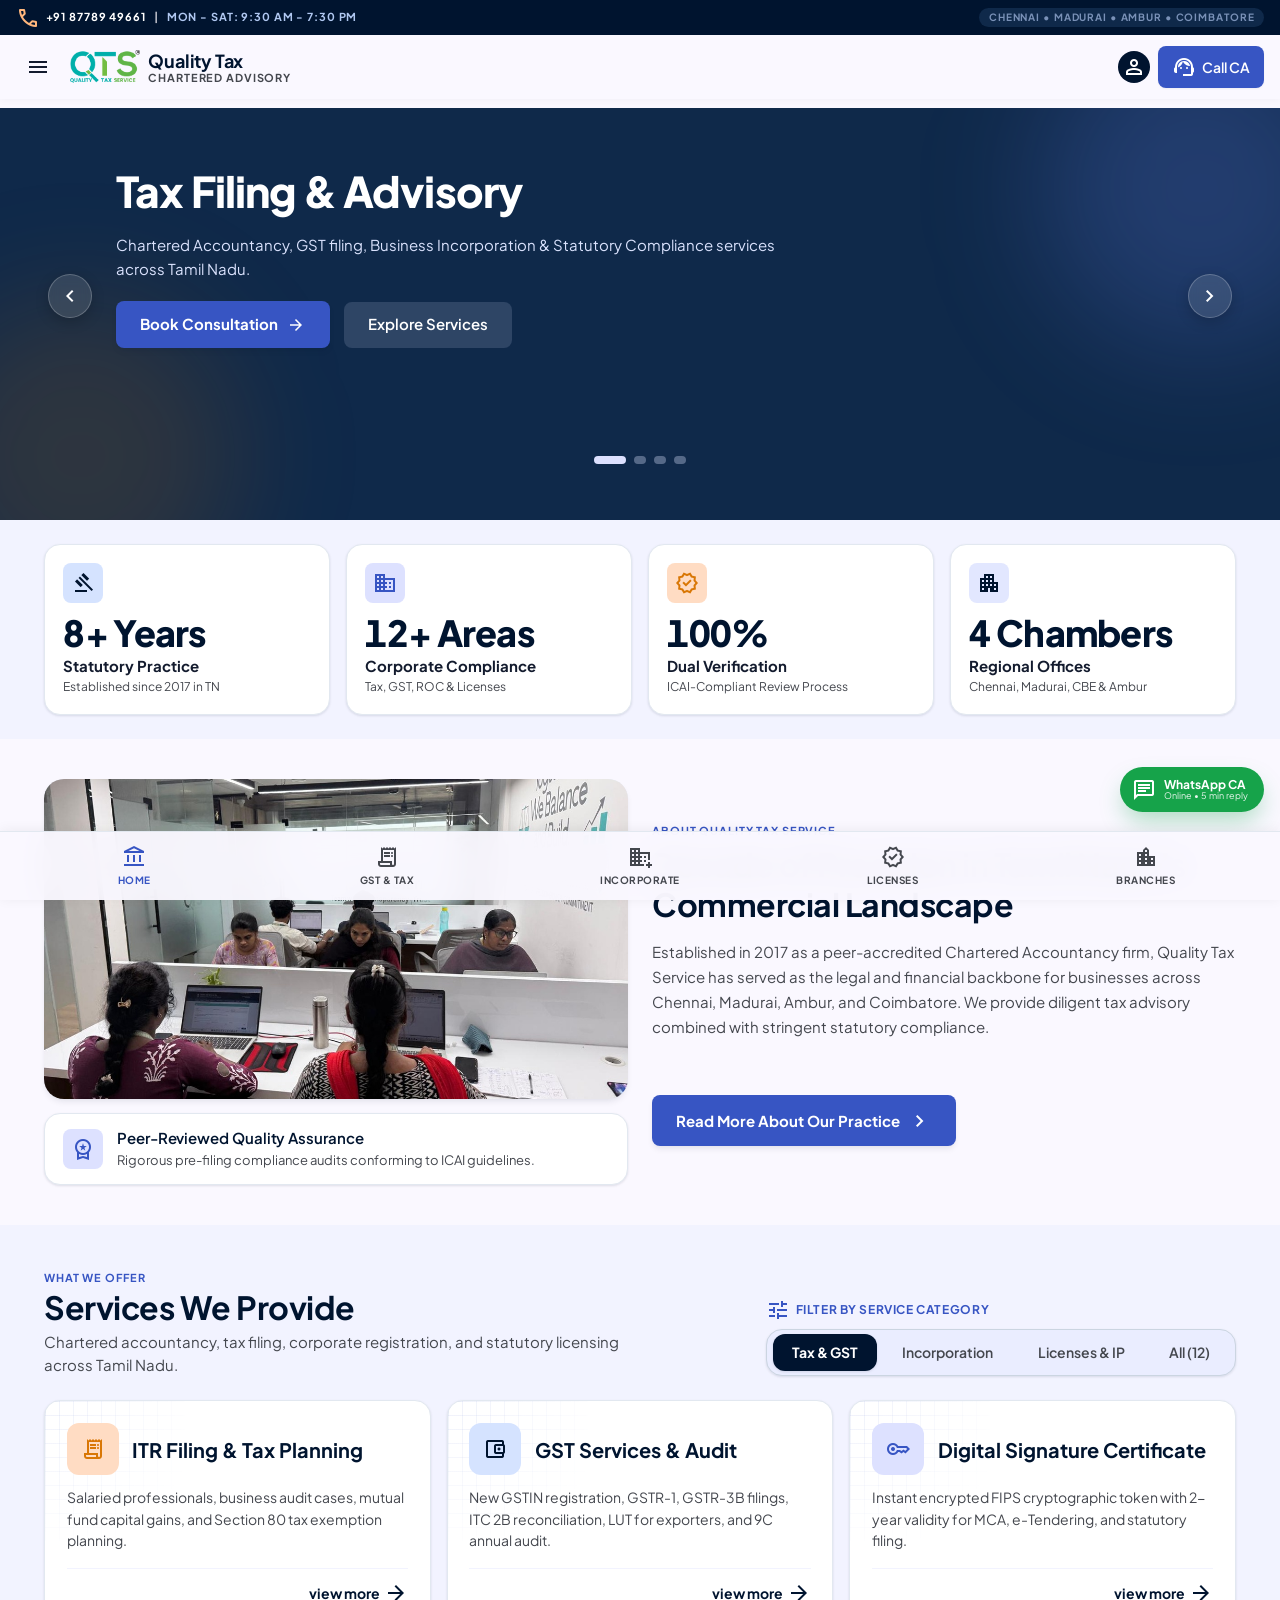
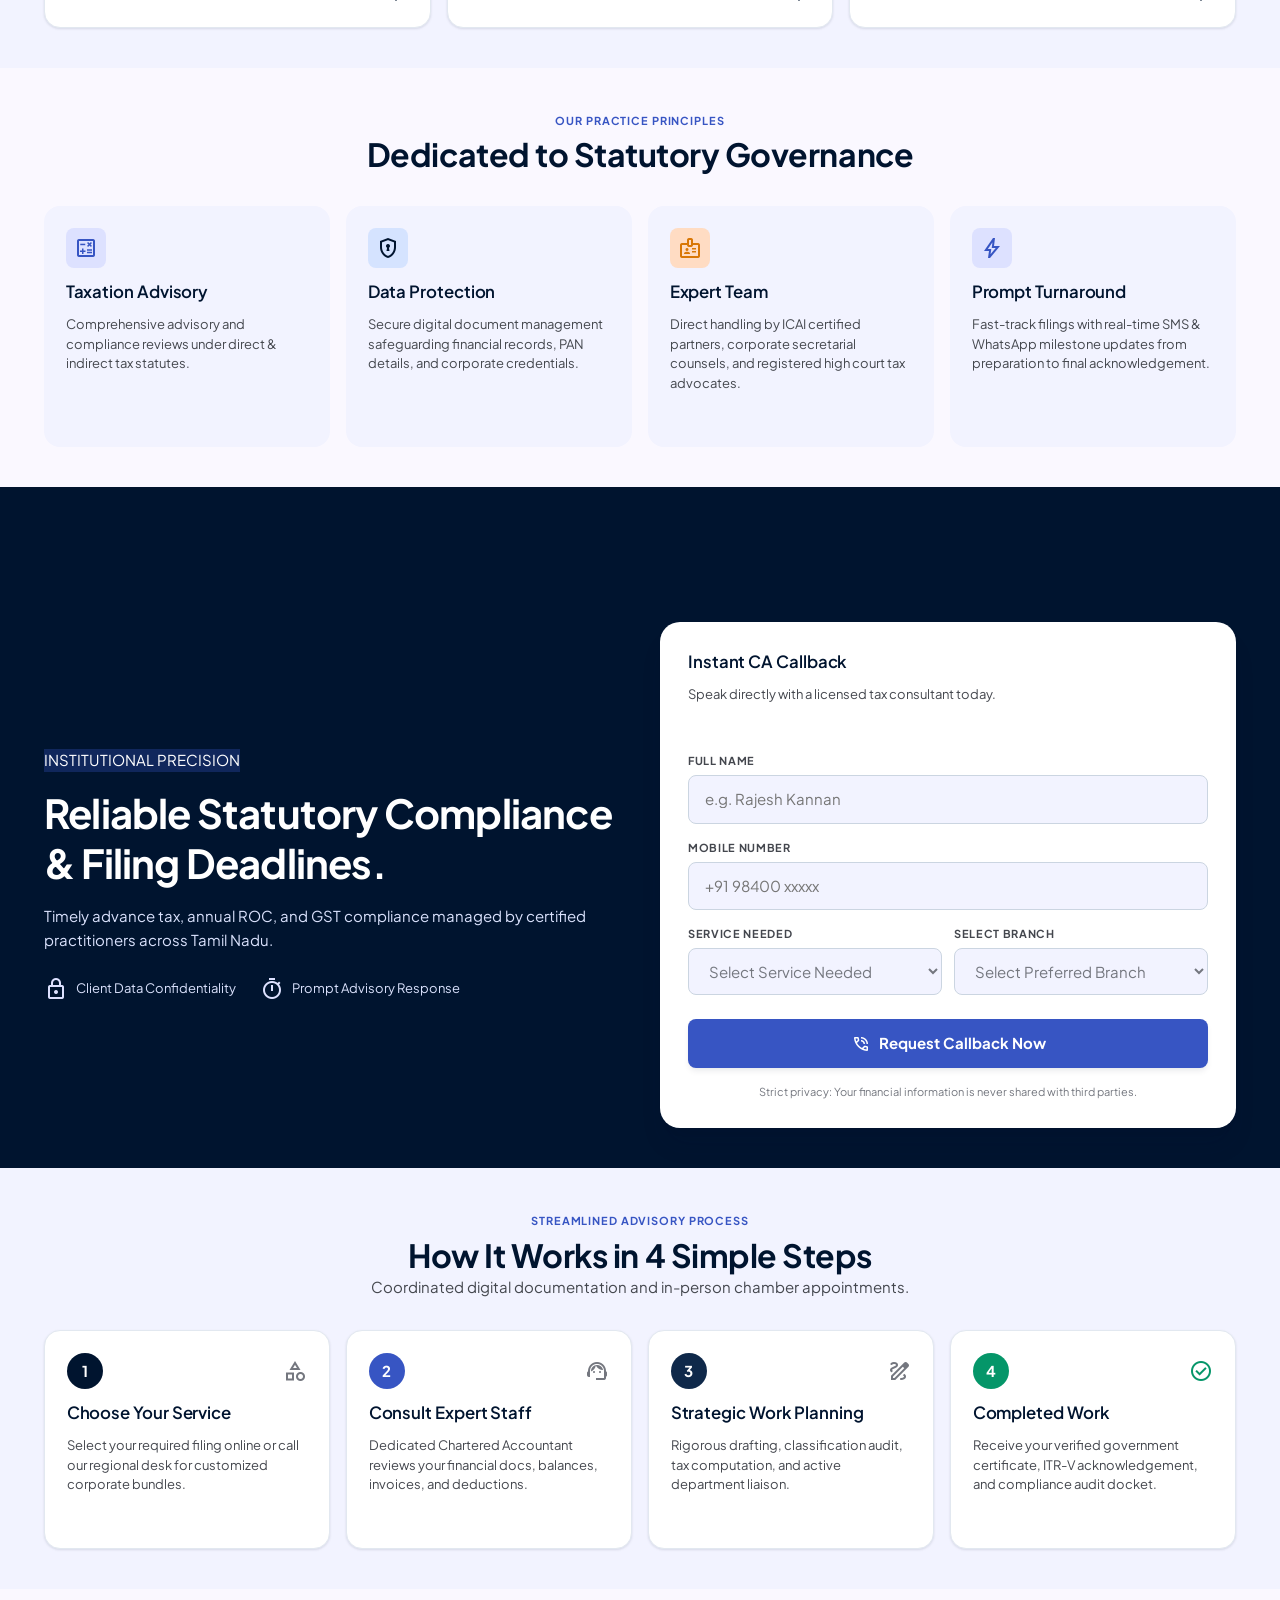
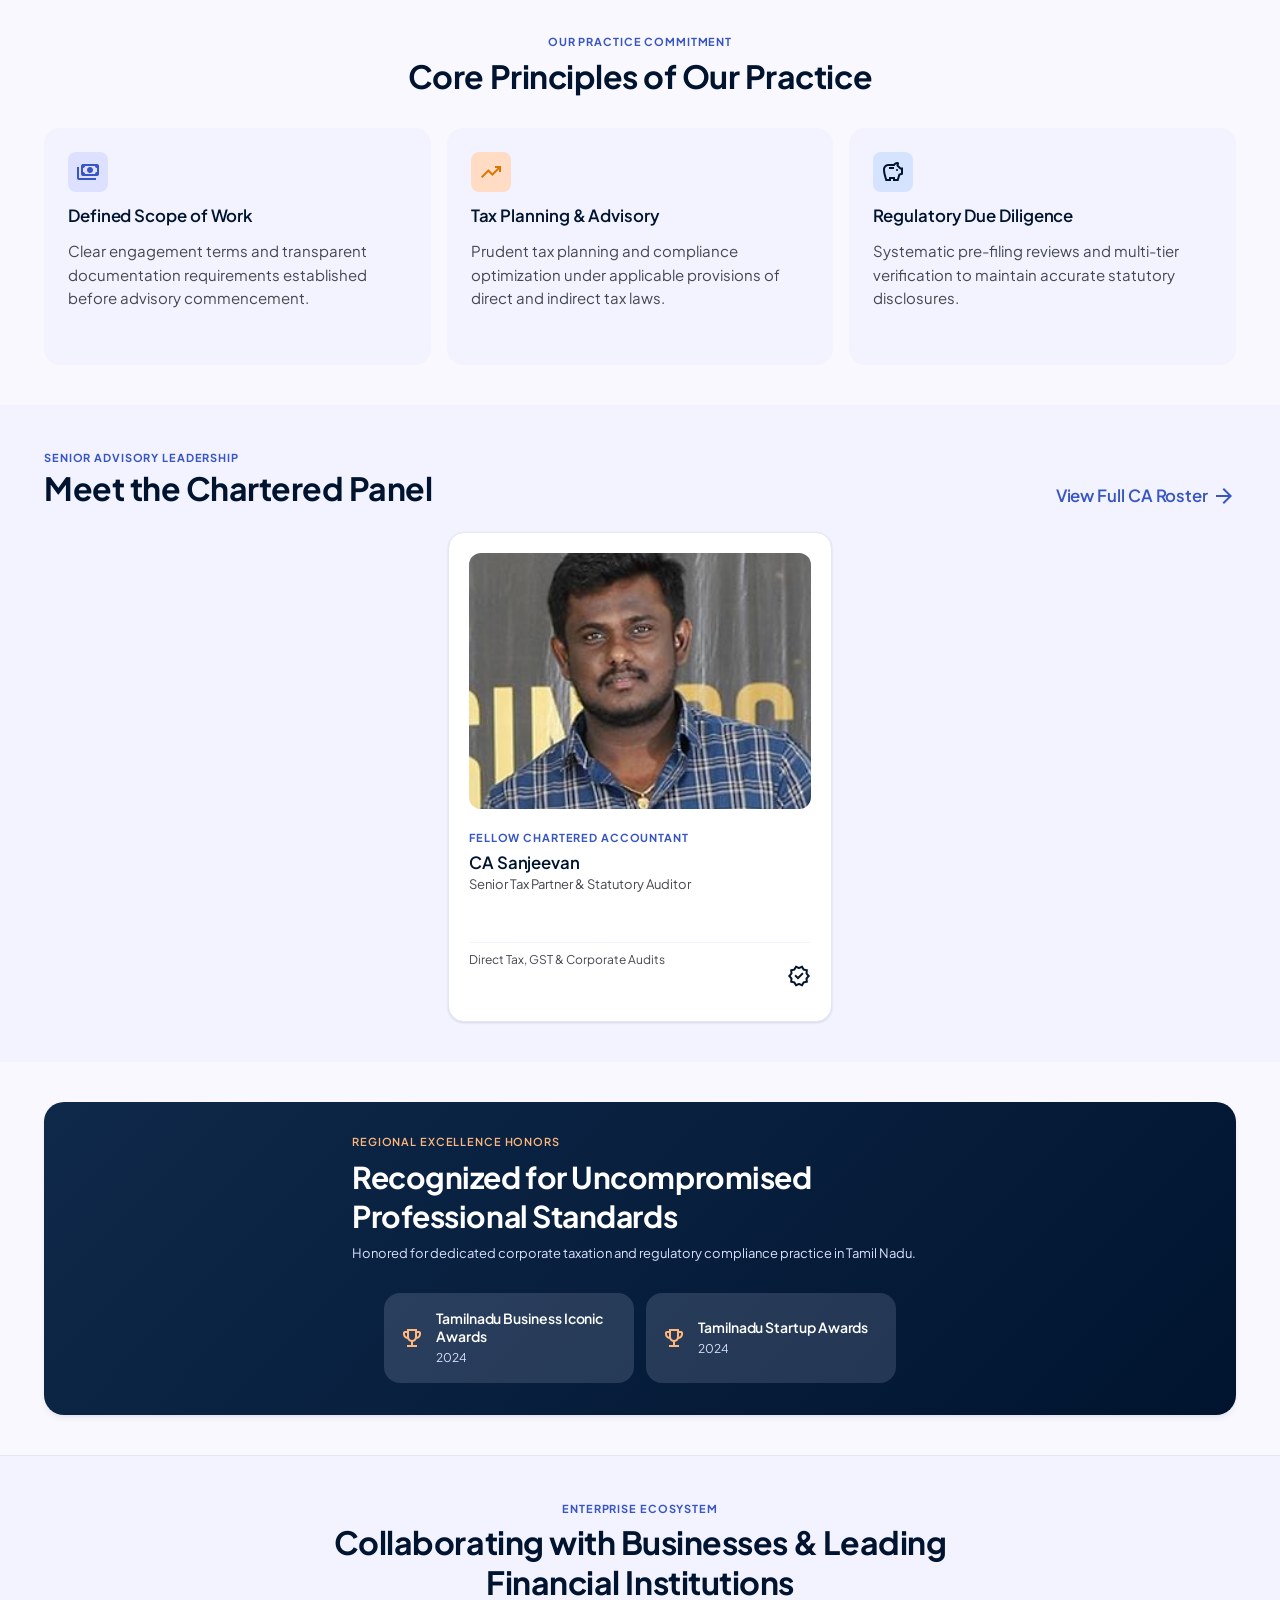
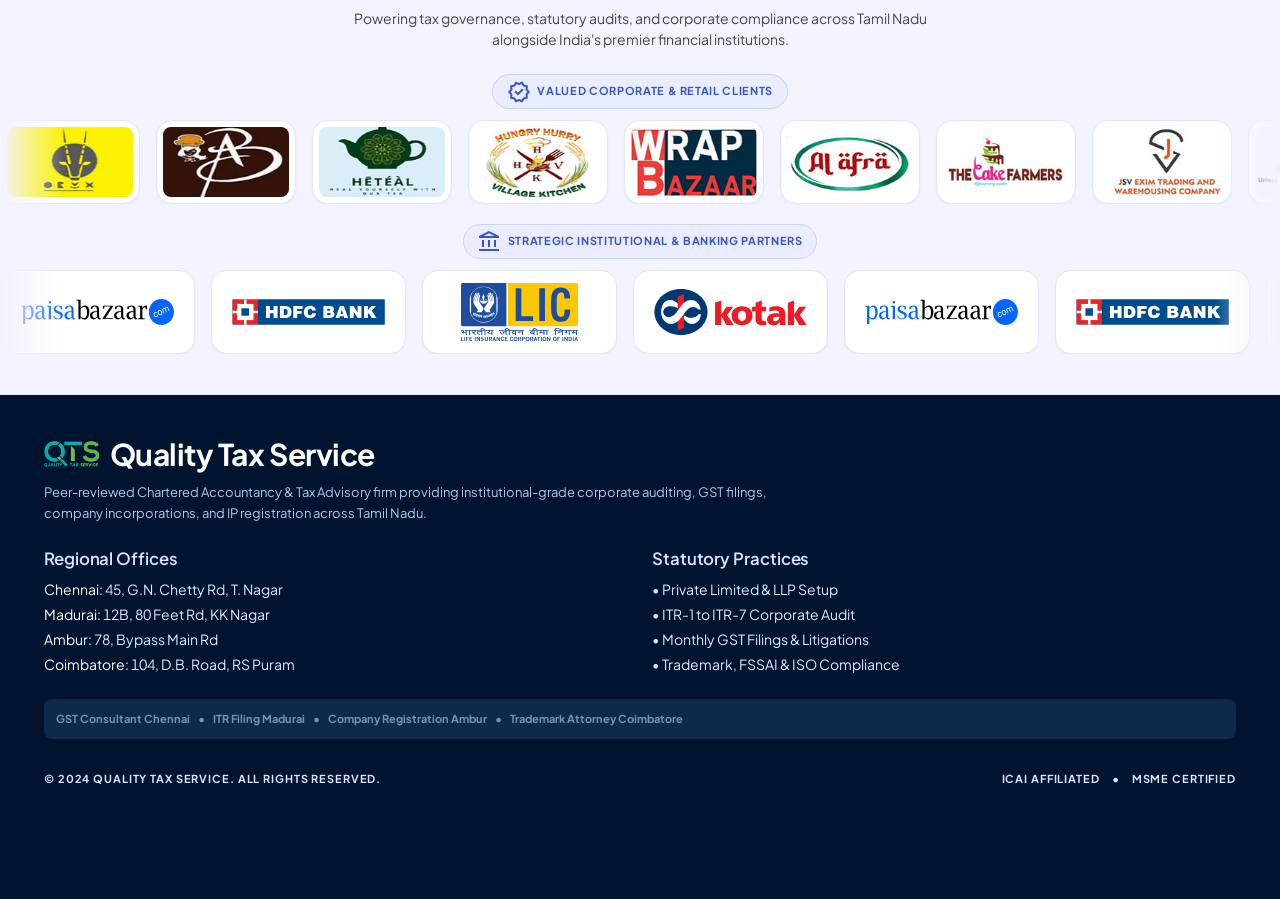
==== commit 329b1903: "Update stats, trust bar layout, services headline, and card titles beside icons" ====
--- a/index.html
+++ b/index.html
@@ -256,8 +256,9 @@
               <span class="material-symbols-outlined text-[24px]">gavel</span>
             </div>
             <div>
-              <h2 class="stat-metric-title" style="font-size: 1.125rem; font-weight: 700; color: var(--on-surface); margin-bottom: 0.25rem;">Statutory Audits</h2>
-              <p class="stat-metric-sub">Tax, GST &amp; Corporate Audits</p>
+              <p class="stat-metric-number">8+ Years</p>
+              <h2 class="stat-metric-title">Statutory Practice</h2>
+              <p class="stat-metric-sub">Established since 2017 in TN</p>
             </div>
           </div>
 
@@ -267,19 +268,21 @@
               <span class="material-symbols-outlined text-[24px]">domain</span>
             </div>
             <div>
-              <h2 class="stat-metric-title" style="font-size: 1.125rem; font-weight: 700; color: var(--on-surface); margin-bottom: 0.25rem;">Corporate Law</h2>
-              <p class="stat-metric-sub">Incorporation, RoC &amp; MCA Filings</p>
+              <p class="stat-metric-number">12+ Areas</p>
+              <h2 class="stat-metric-title">Corporate Compliance</h2>
+              <p class="stat-metric-sub">Tax, GST, ROC &amp; Licenses</p>
             </div>
           </div>
 
           <!-- Pillar 3 -->
           <div class="stat-card">
             <div class="stat-icon-wrapper" style="background-color: var(--tertiary-fixed); color: var(--on-tertiary-container);">
-              <span class="material-symbols-outlined text-[24px]">account_balance</span>
+              <span class="material-symbols-outlined text-[24px]">verified</span>
             </div>
             <div>
-              <h2 class="stat-metric-title" style="font-size: 1.125rem; font-weight: 700; color: var(--on-surface); margin-bottom: 0.25rem;">Tax Advisory</h2>
-              <p class="stat-metric-sub">Direct &amp; Indirect Tax Planning</p>
+              <p class="stat-metric-number">100%</p>
+              <h2 class="stat-metric-title">Dual Verification</h2>
+              <p class="stat-metric-sub">ICAI-Compliant Review Process</p>
             </div>
           </div>
 
@@ -289,7 +292,8 @@
               <span class="material-symbols-outlined text-[24px]">apartment</span>
             </div>
             <div>
-              <h2 class="stat-metric-title" style="font-size: 1.125rem; font-weight: 700; color: var(--on-surface); margin-bottom: 0.25rem;">4 Chambers</h2>
+              <p class="stat-metric-number">4 Chambers</p>
+              <h2 class="stat-metric-title">Regional Offices</h2>
               <p class="stat-metric-sub">Chennai, Madurai, CBE &amp; Ambur</p>
             </div>
           </div>
@@ -301,18 +305,18 @@
     <section class="services-section" style="background-color: var(--surface);">
       <div class="container">
         <div class="flex flex-col lg:flex-row items-center gap-6">
-          <!-- Imagery & Trust Card -->
-          <div class="w-full lg:w-1/2 relative">
+          <!-- Imagery & Trust Bar Below Image -->
+          <div class="w-full lg:w-1/2">
             <div style="border-radius: var(--radius-2xl); overflow: hidden; box-shadow: var(--shadow-md); background-color: var(--surface-container);">
               <img style="width: 100%; height: 20rem; object-fit: cover;" alt="A modern, high-trust chartered accountancy corporate office in Chennai" src="assets/images/Team/team1.jpg">
             </div>
-            <div style="position: absolute; bottom: -1rem; right: 0.5rem; background-color: var(--surface-container-lowest); padding: 1rem; border-radius: var(--radius-xl); box-shadow: var(--shadow-lg); max-width: 18rem; border: 1px solid var(--border-light); display: flex; align-items: flex-start; gap: 0.75rem;">
-              <div style="padding: 0.5rem; border-radius: var(--radius-md); background-color: var(--secondary-fixed); color: var(--secondary);">
+            <div style="margin-top: 0.85rem; background-color: var(--surface-container-lowest); padding: 0.85rem 1.15rem; border-radius: var(--radius-xl); box-shadow: var(--shadow-sm); border: 1px solid var(--border-light); display: flex; align-items: center; gap: 0.85rem;">
+              <div style="padding: 0.5rem; border-radius: var(--radius-md); background-color: var(--secondary-fixed); color: var(--secondary); display: flex; align-items: center; justify-content: center; flex-shrink: 0;">
                 <span class="material-symbols-outlined text-[22px]">workspace_premium</span>
               </div>
               <div>
-                <p class="font-headline-sm font-bold text-primary" style="font-size: 0.875rem;">Peer-Reviewed Quality</p>
-                <p class="font-body-sm text-on-surface-variant" style="font-size: 0.75rem;">Statutory compliance audits compliant with ICAI guidelines.</p>
+                <p class="font-headline-sm font-bold text-primary" style="font-size: 0.9375rem; margin: 0;">Peer-Reviewed Quality Assurance</p>
+                <p class="font-body-sm text-on-surface-variant" style="font-size: 0.8125rem; margin: 0.15rem 0 0 0;">Rigorous pre-filing compliance audits conforming to ICAI guidelines.</p>
               </div>
             </div>
           </div>
@@ -329,26 +333,8 @@
               Established in 2017 as a peer-accredited Chartered Accountancy firm, Quality Tax Service has served as the legal and financial backbone for businesses across Chennai, Madurai, Ambur, and Coimbatore. We provide diligent tax advisory combined with stringent statutory compliance.
             </p>
 
-            <!-- 2 Key Bullets with Checkmark Icons -->
-            <div class="flex flex-col gap-3">
-              <div style="display: flex; align-items: flex-start; gap: 0.75rem; padding: 0.85rem; border-radius: var(--radius-xl); background-color: var(--surface-container-low);">
-                <span class="material-symbols-outlined text-secondary text-[24px]">verified_user</span>
-                <div>
-                  <h3 class="font-headline-sm font-bold text-primary" style="font-size: 0.9375rem;">Pre-Filing Compliance Review</h3>
-                  <p class="font-body-sm text-on-surface-variant">Systematic milestone tracking with dual-stage verification before IT or GST submission.</p>
-                </div>
-              </div>
-              <div style="display: flex; align-items: flex-start; gap: 0.75rem; padding: 0.85rem; border-radius: var(--radius-xl); background-color: var(--surface-container-low);">
-                <span class="material-symbols-outlined text-secondary text-[24px]">account_circle</span>
-                <div>
-                  <h3 class="font-headline-sm font-bold text-primary" style="font-size: 0.9375rem;">Dedicated Advisory Support</h3>
-                  <p class="font-body-sm text-on-surface-variant">Direct one-to-one communication and advisory access for your account requirements.</p>
-                </div>
-              </div>
-            </div>
-
             <div style="padding-top: 0.5rem;">
-              <a class="btn-primary-hero" href="under-construction.html" style="background-color: var(--primary); display: inline-flex;">
+              <a class="btn-primary-hero" href="under-construction.html" style="background-color: var(--secondary); color: var(--on-secondary); display: inline-flex;">
                 <span>Read More About Our Practice</span>
                 <span class="material-symbols-outlined text-[18px]">chevron_right</span>
               </a>
@@ -361,13 +347,13 @@
     <!-- 4. SERVICES GRID (PROMINENT TABS, DEFAULT TAX & GST TO AVOID BOMBARDING USER) -->
     <section class="services-section" id="services-matrix">
       <div class="container">
-        <!-- Section Header with Clear Category Switcher Prompt -->
+        <!-- Section Header with Direct Headline -->
         <div class="section-header-row">
           <div>
-            <span class="section-eyebrow">CERTIFIED PRACTICES</span>
-            <h2 class="section-headline">Complete Corporate Compliance</h2>
+            <span class="section-eyebrow">WHAT WE OFFER</span>
+            <h2 class="section-headline">Services We Provide</h2>
             <p class="section-subhead">
-              Institutional-grade advisory for individual filers, hyper-growth startups, and established enterprises.
+              Chartered accountancy, tax filing, corporate registration, and statutory licensing across Tamil Nadu.
             </p>
           </div>
 
@@ -404,18 +390,16 @@
                 <div class="service-card-icon" style="background-color: var(--tertiary-fixed); color: var(--on-tertiary-container);">
                   <span class="material-symbols-outlined text-[26px]">receipt_long</span>
                 </div>
-              </div>
-              <div>
                 <h3 class="service-card-title">ITR Filing &amp; Tax Planning</h3>
-                <p class="service-card-desc">
-                  <span class="desktop-only">Salaried professionals, business audit cases, mutual fund capital gains, and Section 80 tax exemption planning.</span>
-                  <span class="mobile-only">Expert filing for salary, business, capital gains, and Section 80 tax savings.</span>
-                </p>
-              </div>
+              </div>
+              <p class="service-card-desc">
+                <span class="desktop-only">Salaried professionals, business audit cases, mutual fund capital gains, and Section 80 tax exemption planning.</span>
+                <span class="mobile-only">Expert filing for salary, business, capital gains, and Section 80 tax savings.</span>
+              </p>
             </div>
             <div class="service-card-bottom">
               <a class="service-card-link" href="#instant-callback">
-                <span>Inquire Details</span>
+                <span>view more</span>
                 <span class="material-symbols-outlined text-[16px]">arrow_forward</span>
               </a>
             </div>
@@ -428,18 +412,16 @@
                 <div class="service-card-icon" style="background-color: var(--primary-fixed); color: var(--primary);">
                   <span class="material-symbols-outlined text-[26px]">account_balance_wallet</span>
                 </div>
-              </div>
-              <div>
                 <h3 class="service-card-title">GST Services &amp; Audit</h3>
-                <p class="service-card-desc">
-                  <span class="desktop-only">New GSTIN registration, GSTR-1, GSTR-3B filings, ITC 2B reconciliation, LUT for exporters, and 9C annual audit.</span>
-                  <span class="mobile-only">Monthly GSTR-1, 3B returns, new registration, ITC reconciliation, and annual audit.</span>
-                </p>
-              </div>
+              </div>
+              <p class="service-card-desc">
+                <span class="desktop-only">New GSTIN registration, GSTR-1, GSTR-3B filings, ITC 2B reconciliation, LUT for exporters, and 9C annual audit.</span>
+                <span class="mobile-only">Monthly GSTR-1, 3B returns, new registration, ITC reconciliation, and annual audit.</span>
+              </p>
             </div>
             <div class="service-card-bottom">
               <a class="service-card-link" href="#instant-callback">
-                <span>Inquire Details</span>
+                <span>view more</span>
                 <span class="material-symbols-outlined text-[16px]">arrow_forward</span>
               </a>
             </div>
@@ -452,18 +434,16 @@
                 <div class="service-card-icon" style="background-color: var(--secondary-fixed); color: var(--secondary);">
                   <span class="material-symbols-outlined text-[26px]">key</span>
                 </div>
-              </div>
-              <div>
                 <h3 class="service-card-title">Digital Signature Certificate</h3>
-                <p class="service-card-desc">
-                  <span class="desktop-only">Instant encrypted FIPS cryptographic token with 2-year validity for MCA, e-Tendering, and statutory filing.</span>
-                  <span class="mobile-only">Class-3 cryptographic USB token with 2-year validity for MCA and e-tenders.</span>
-                </p>
-              </div>
+              </div>
+              <p class="service-card-desc">
+                <span class="desktop-only">Instant encrypted FIPS cryptographic token with 2-year validity for MCA, e-Tendering, and statutory filing.</span>
+                <span class="mobile-only">Class-3 cryptographic USB token with 2-year validity for MCA and e-tenders.</span>
+              </p>
             </div>
             <div class="service-card-bottom">
               <a class="service-card-link" href="#instant-callback">
-                <span>Inquire Details</span>
+                <span>view more</span>
                 <span class="material-symbols-outlined text-[16px]">arrow_forward</span>
               </a>
             </div>
@@ -476,18 +456,16 @@
                 <div class="service-card-icon" style="background-color: var(--secondary-fixed); color: var(--secondary);">
                   <span class="material-symbols-outlined text-[26px]">domain_add</span>
                 </div>
-              </div>
-              <div>
                 <h3 class="service-card-title">Private Limited Registration</h3>
-                <p class="service-card-desc">
-                  <span class="desktop-only">Complete MCA SPICe+ kit: MoA, AoA, DIN, PAN, TAN, EPFO, ESIC and company seal documentation included.</span>
-                  <span class="mobile-only">Complete company incorporation with MoA, AoA, DIN, PAN, TAN, and bank setup.</span>
-                </p>
-              </div>
+              </div>
+              <p class="service-card-desc">
+                <span class="desktop-only">Complete MCA SPICe+ kit: MoA, AoA, DIN, PAN, TAN, EPFO, ESIC and company seal documentation included.</span>
+                <span class="mobile-only">Complete company incorporation with MoA, AoA, DIN, PAN, TAN, and bank setup.</span>
+              </p>
             </div>
             <div class="service-card-bottom">
               <a class="service-card-link" href="#instant-callback">
-                <span>Inquire Details</span>
+                <span>view more</span>
                 <span class="material-symbols-outlined text-[16px]">arrow_forward</span>
               </a>
             </div>
@@ -500,18 +478,16 @@
                 <div class="service-card-icon" style="background-color: var(--secondary-fixed); color: var(--secondary);">
                   <span class="material-symbols-outlined text-[26px]">handshake</span>
                 </div>
-              </div>
-              <div>
                 <h3 class="service-card-title">LLP Registration</h3>
-                <p class="service-card-desc">
-                  <span class="desktop-only">Flexible partnership structure with limited liability protection and zero audit compliance under threshold limits.</span>
-                  <span class="mobile-only">Limited liability partnership setup with flexible agreements and legal protection.</span>
-                </p>
-              </div>
+              </div>
+              <p class="service-card-desc">
+                <span class="desktop-only">Flexible partnership structure with limited liability protection and zero audit compliance under threshold limits.</span>
+                <span class="mobile-only">Limited liability partnership setup with flexible agreements and legal protection.</span>
+              </p>
             </div>
             <div class="service-card-bottom">
               <a class="service-card-link" href="#instant-callback">
-                <span>Inquire Details</span>
+                <span>view more</span>
                 <span class="material-symbols-outlined text-[16px]">arrow_forward</span>
               </a>
             </div>
@@ -524,18 +500,16 @@
                 <div class="service-card-icon" style="background-color: var(--secondary-fixed); color: var(--secondary);">
                   <span class="material-symbols-outlined text-[26px]">apartment</span>
                 </div>
-              </div>
-              <div>
                 <h3 class="service-card-title">MSME / Udyam Registration</h3>
-                <p class="service-card-desc">
-                  <span class="desktop-only">Access priority lending, 50% discount on patent/trademark filing fees, and government procurement subsidies.</span>
-                  <span class="mobile-only">Official Udyam certificate for priority bank loans, subsidies, and TM fee discounts.</span>
-                </p>
-              </div>
+              </div>
+              <p class="service-card-desc">
+                <span class="desktop-only">Access priority lending, 50% discount on patent/trademark filing fees, and government procurement subsidies.</span>
+                <span class="mobile-only">Official Udyam certificate for priority bank loans, subsidies, and TM fee discounts.</span>
+              </p>
             </div>
             <div class="service-card-bottom">
               <a class="service-card-link" href="#instant-callback">
-                <span>Inquire Details</span>
+                <span>view more</span>
                 <span class="material-symbols-outlined text-[16px]">arrow_forward</span>
               </a>
             </div>
@@ -548,18 +522,16 @@
                 <div class="service-card-icon" style="background-color: var(--tertiary-fixed); color: var(--on-tertiary-container);">
                   <span class="material-symbols-outlined text-[26px]">verified</span>
                 </div>
-              </div>
-              <div>
                 <h3 class="service-card-title">Trademark Registration</h3>
-                <p class="service-card-desc">
-                  <span class="desktop-only">Comprehensive brand search, drafting TM-A form, hearing representation, and complete opposition handling.</span>
-                  <span class="mobile-only">Brand name &amp; logo protection with registry search, filing, and objection replies.</span>
-                </p>
-              </div>
+              </div>
+              <p class="service-card-desc">
+                <span class="desktop-only">Comprehensive brand search, drafting TM-A form, hearing representation, and complete opposition handling.</span>
+                <span class="mobile-only">Brand name &amp; logo protection with registry search, filing, and objection replies.</span>
+              </p>
             </div>
             <div class="service-card-bottom">
               <a class="service-card-link" href="#instant-callback">
-                <span>Inquire Details</span>
+                <span>view more</span>
                 <span class="material-symbols-outlined text-[16px]">arrow_forward</span>
               </a>
             </div>
@@ -572,18 +544,16 @@
                 <div class="service-card-icon" style="background-color: var(--primary-fixed); color: var(--primary);">
                   <span class="material-symbols-outlined text-[26px]">workspace_premium</span>
                 </div>
-              </div>
-              <div>
                 <h3 class="service-card-title">ISO Certification</h3>
-                <p class="service-card-desc">
-                  <span class="desktop-only">International standard accreditation for tenders, export contracts, QA audits, and institutional credibility.</span>
-                  <span class="mobile-only">ISO 9001 quality certification for government tenders, audits, and export credibility.</span>
-                </p>
-              </div>
+              </div>
+              <p class="service-card-desc">
+                <span class="desktop-only">International standard accreditation for tenders, export contracts, QA audits, and institutional credibility.</span>
+                <span class="mobile-only">ISO 9001 quality certification for government tenders, audits, and export credibility.</span>
+              </p>
             </div>
             <div class="service-card-bottom">
               <a class="service-card-link" href="#instant-callback">
-                <span>Inquire Details</span>
+                <span>view more</span>
                 <span class="material-symbols-outlined text-[16px]">arrow_forward</span>
               </a>
             </div>
@@ -596,18 +566,16 @@
                 <div class="service-card-icon" style="background-color: var(--secondary-fixed); color: var(--secondary);">
                   <span class="material-symbols-outlined text-[26px]">restaurant</span>
                 </div>
-              </div>
-              <div>
                 <h3 class="service-card-title">FSSAI Food License</h3>
-                <p class="service-card-desc">
-                  <span class="desktop-only">Mandatory 14-digit license for restaurants, cloud kitchens, retail stores, food manufacturers, and repackers.</span>
-                  <span class="mobile-only">State &amp; Central FSSAI registration for restaurants, food brands, and retail stores.</span>
-                </p>
-              </div>
+              </div>
+              <p class="service-card-desc">
+                <span class="desktop-only">Mandatory 14-digit license for restaurants, cloud kitchens, retail stores, food manufacturers, and repackers.</span>
+                <span class="mobile-only">State &amp; Central FSSAI registration for restaurants, food brands, and retail stores.</span>
+              </p>
             </div>
             <div class="service-card-bottom">
               <a class="service-card-link" href="#instant-callback">
-                <span>Inquire Details</span>
+                <span>view more</span>
                 <span class="material-symbols-outlined text-[16px]">arrow_forward</span>
               </a>
             </div>
@@ -620,18 +588,16 @@
                 <div class="service-card-icon" style="background-color: var(--tertiary-fixed); color: var(--on-tertiary-container);">
                   <span class="material-symbols-outlined text-[26px]">public</span>
                 </div>
-              </div>
-              <div>
                 <h3 class="service-card-title">IEC (Import Export Code)</h3>
-                <p class="service-card-desc">
-                  <span class="desktop-only">10-digit DGFT license for leather, garment, machinery, software, and international merchandise cross-border trade.</span>
-                  <span class="mobile-only">10-digit DGFT import-export license for global trade and customs clearance.</span>
-                </p>
-              </div>
+              </div>
+              <p class="service-card-desc">
+                <span class="desktop-only">10-digit DGFT license for leather, garment, machinery, software, and international merchandise cross-border trade.</span>
+                <span class="mobile-only">10-digit DGFT import-export license for global trade and customs clearance.</span>
+              </p>
             </div>
             <div class="service-card-bottom">
               <a class="service-card-link" href="#instant-callback">
-                <span>Inquire Details</span>
+                <span>view more</span>
                 <span class="material-symbols-outlined text-[16px]">arrow_forward</span>
               </a>
             </div>
@@ -644,18 +610,16 @@
                 <div class="service-card-icon" style="background-color: var(--primary-fixed); color: var(--primary);">
                   <span class="material-symbols-outlined text-[26px]">menu_book</span>
                 </div>
-              </div>
-              <div>
                 <h3 class="service-card-title">Copyright Filing</h3>
-                <p class="service-card-desc">
-                  <span class="desktop-only">Protect software source code, creative brand materials, literary content, and multimedia productions legally.</span>
-                  <span class="mobile-only">Legal copyright protection for software code, designs, literature, and media.</span>
-                </p>
-              </div>
+              </div>
+              <p class="service-card-desc">
+                <span class="desktop-only">Protect software source code, creative brand materials, literary content, and multimedia productions legally.</span>
+                <span class="mobile-only">Legal copyright protection for software code, designs, literature, and media.</span>
+              </p>
             </div>
             <div class="service-card-bottom">
               <a class="service-card-link" href="#instant-callback">
-                <span>Inquire Details</span>
+                <span>view more</span>
                 <span class="material-symbols-outlined text-[16px]">arrow_forward</span>
               </a>
             </div>
@@ -668,18 +632,16 @@
                 <div class="service-card-icon" style="background-color: var(--tertiary-fixed); color: var(--on-tertiary-container);">
                   <span class="material-symbols-outlined text-[26px]">two_wheeler</span>
                 </div>
-              </div>
-              <div>
                 <h3 class="service-card-title">Food Delivery Partner Setup</h3>
-                <p class="service-card-desc">
-                  <span class="desktop-only">Complete compliance bundle: FSSAI basic/state, GST registration, bank account linkage, and aggregator onboarding.</span>
-                  <span class="mobile-only">FSSAI license, GST registration, and onboarding for Swiggy &amp; Zomato partners.</span>
-                </p>
-              </div>
+              </div>
+              <p class="service-card-desc">
+                <span class="desktop-only">Complete compliance bundle: FSSAI basic/state, GST registration, bank account linkage, and aggregator onboarding.</span>
+                <span class="mobile-only">FSSAI license, GST registration, and onboarding for Swiggy &amp; Zomato partners.</span>
+              </p>
             </div>
             <div class="service-card-bottom">
               <a class="service-card-link" href="#instant-callback">
-                <span>Inquire Details</span>
+                <span>view more</span>
                 <span class="material-symbols-outlined text-[16px]">arrow_forward</span>
               </a>
             </div>
--- a/assets/css/style.css
+++ b/assets/css/style.css
@@ -1364,38 +1364,25 @@
 .service-card-top {
   display: flex;
   align-items: center;
-  justify-content: flex-start;
+  gap: 0.85rem;
 }
 
 .service-card-icon {
-  width: 3rem;
-  height: 3rem;
+  width: 3.25rem;
+  height: 3.25rem;
   border-radius: var(--radius-lg);
   display: flex;
   align-items: center;
   justify-content: center;
-}
-
-.service-badge {
-  padding: 0.2rem 0.65rem;
-  border-radius: var(--radius-full);
-  background-color: var(--surface-container);
+  flex-shrink: 0;
+}
+
+.service-card-title {
+  font-size: 1.25rem;
+  font-weight: 700;
   color: var(--primary);
-  font-size: 0.75rem;
-  font-weight: 700;
-  font-feature-settings: var(--font-tabular);
-  white-space: nowrap;
-  flex-shrink: 0;
-  display: inline-flex;
-  align-items: center;
-  justify-content: center;
-}
-
-.service-card-title {
-  font-size: 1.125rem;
-  font-weight: 700;
-  color: var(--primary);
-  line-height: 1.3;
+  line-height: 1.25;
+  margin: 0;
 }
 
 .service-card-desc {
@@ -1439,6 +1426,7 @@
   background-color: var(--primary);
   color: var(--on-primary);
   padding: var(--space-xl) var(--gutter-mobile);
+  padding-top: 15vh;
 }
 
 .callback-container {
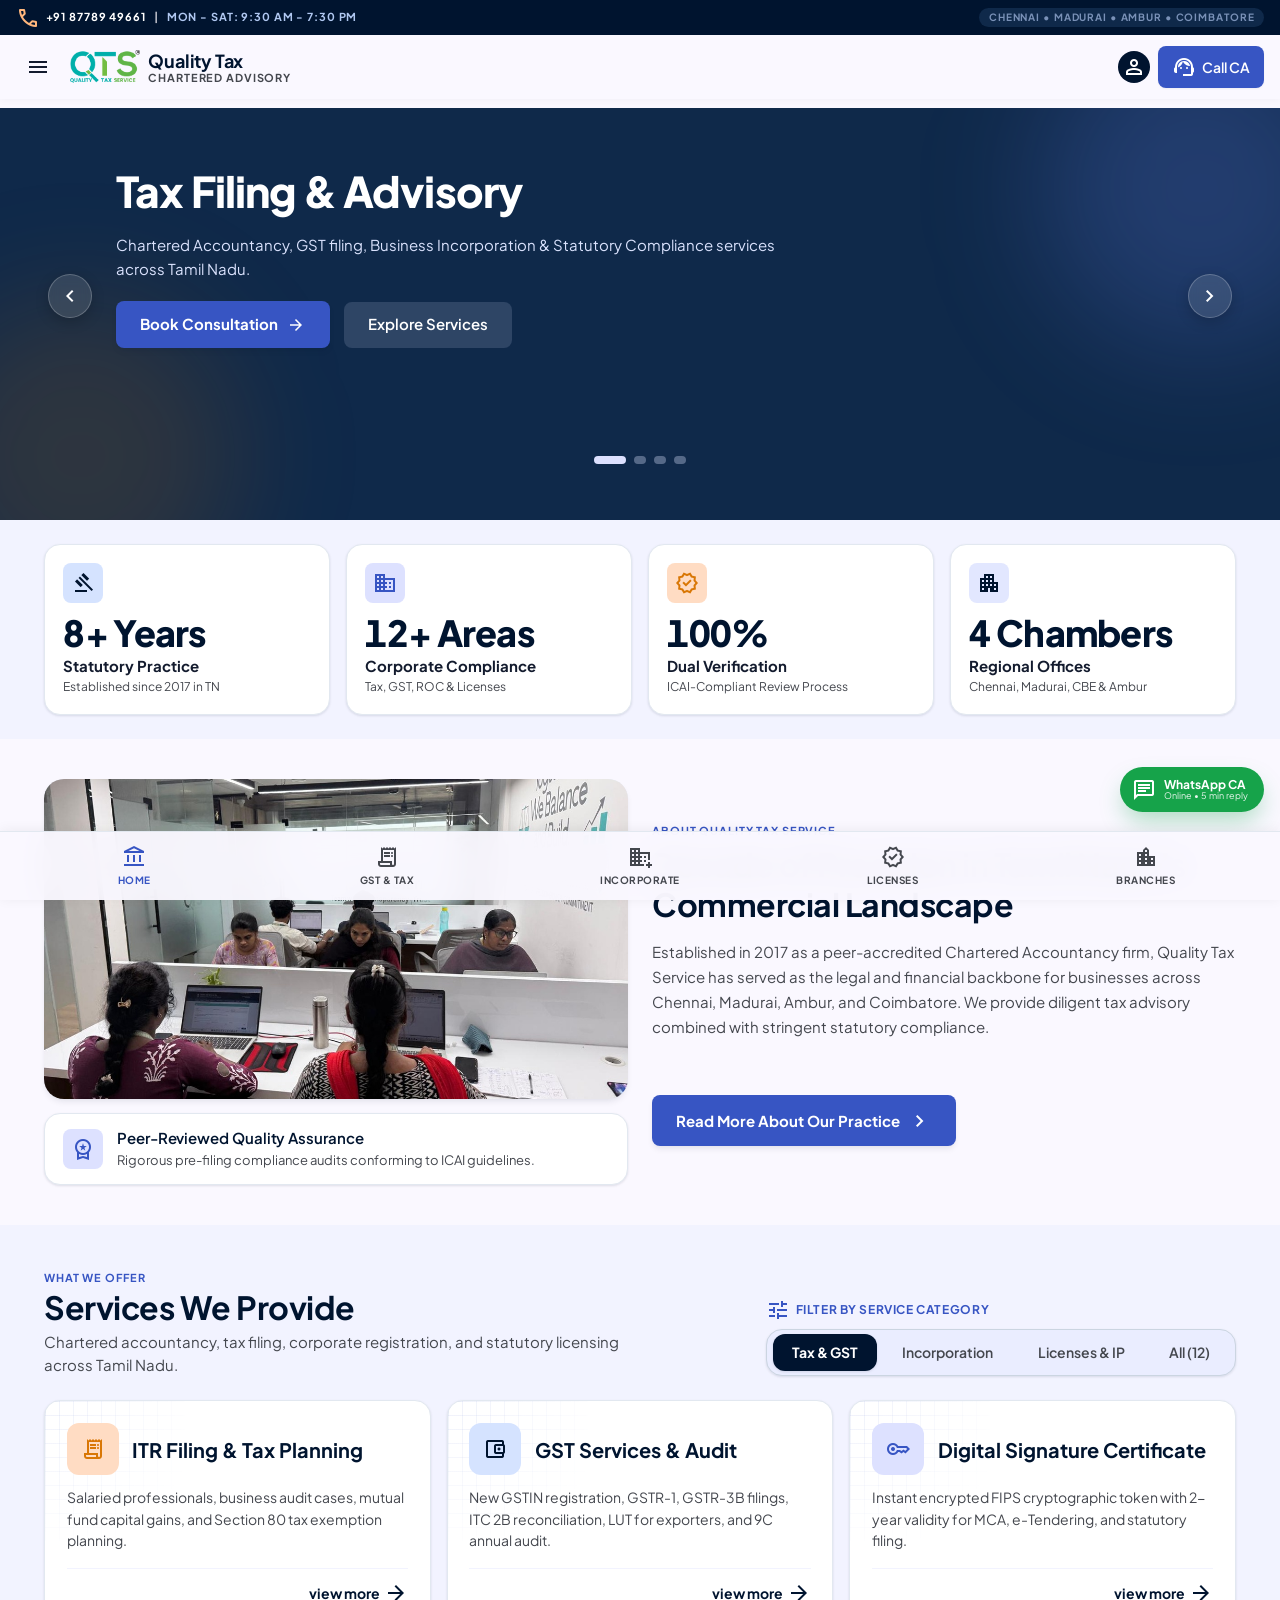
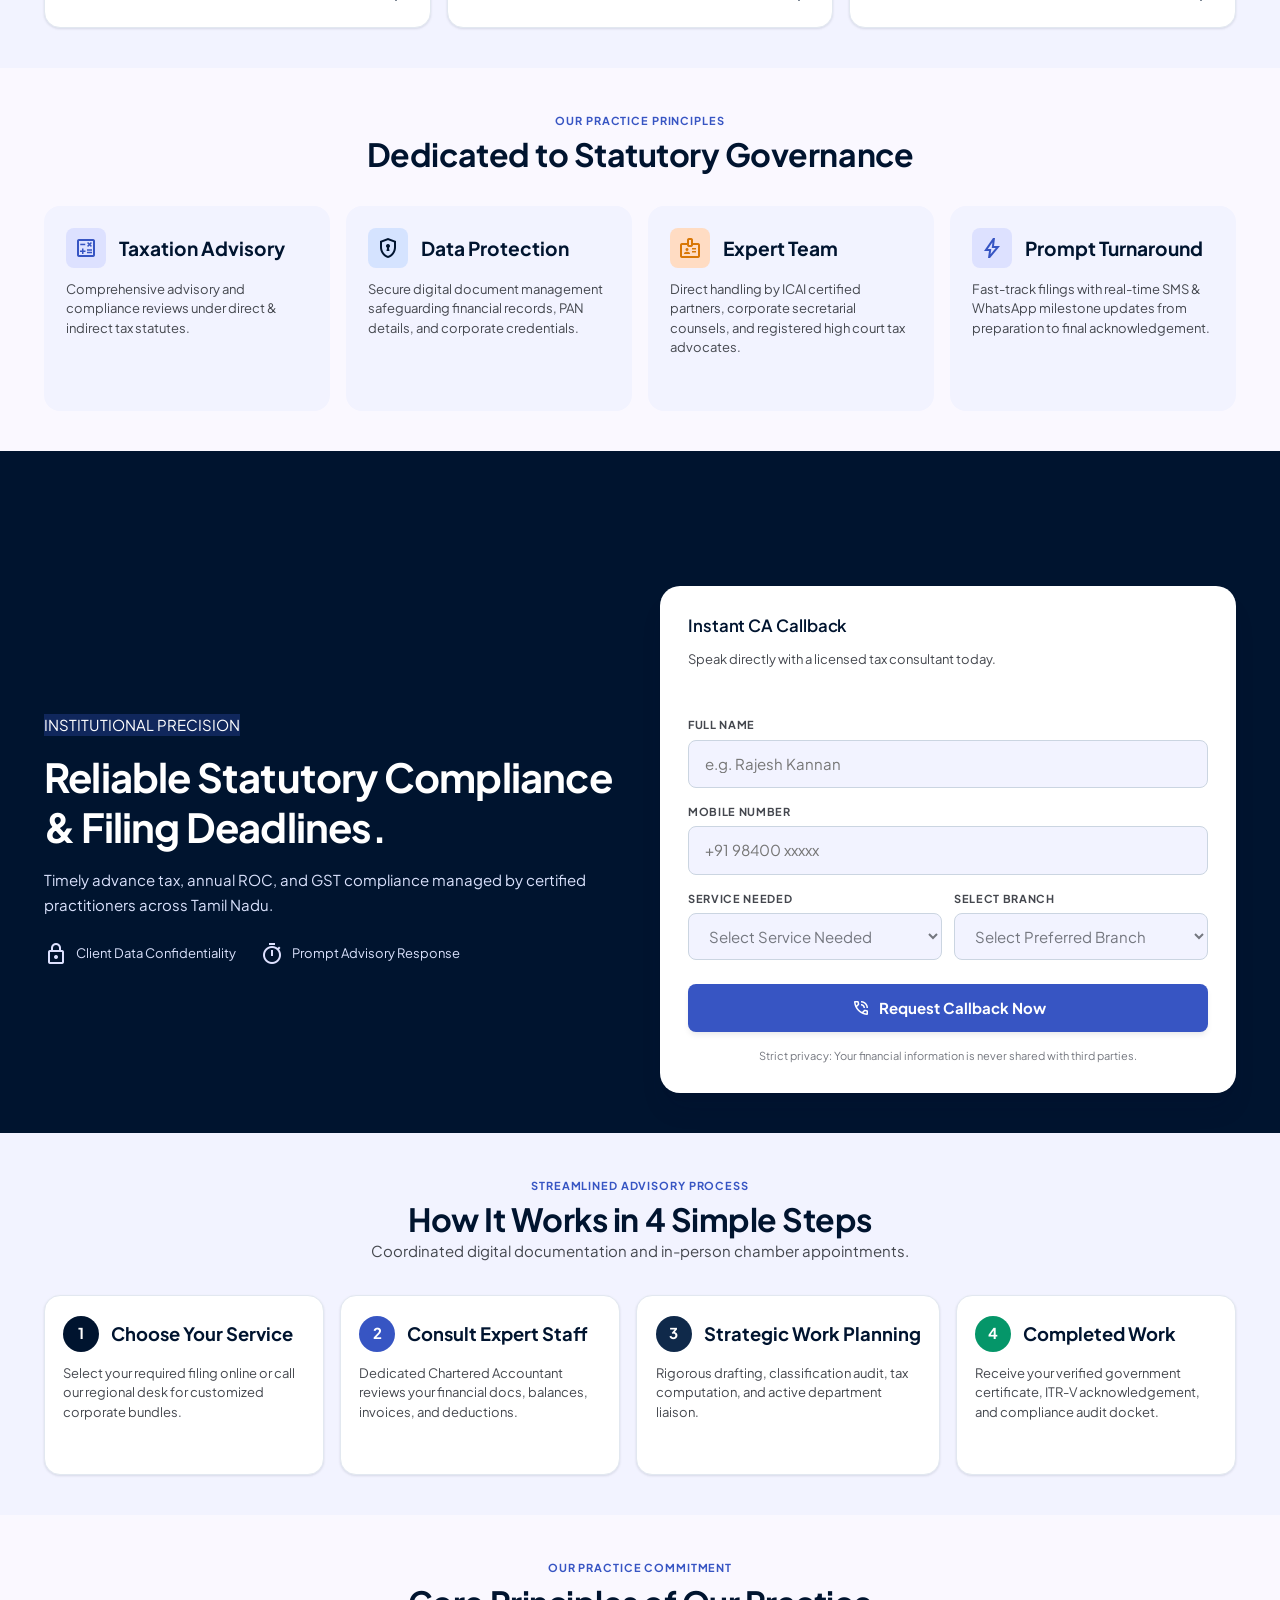
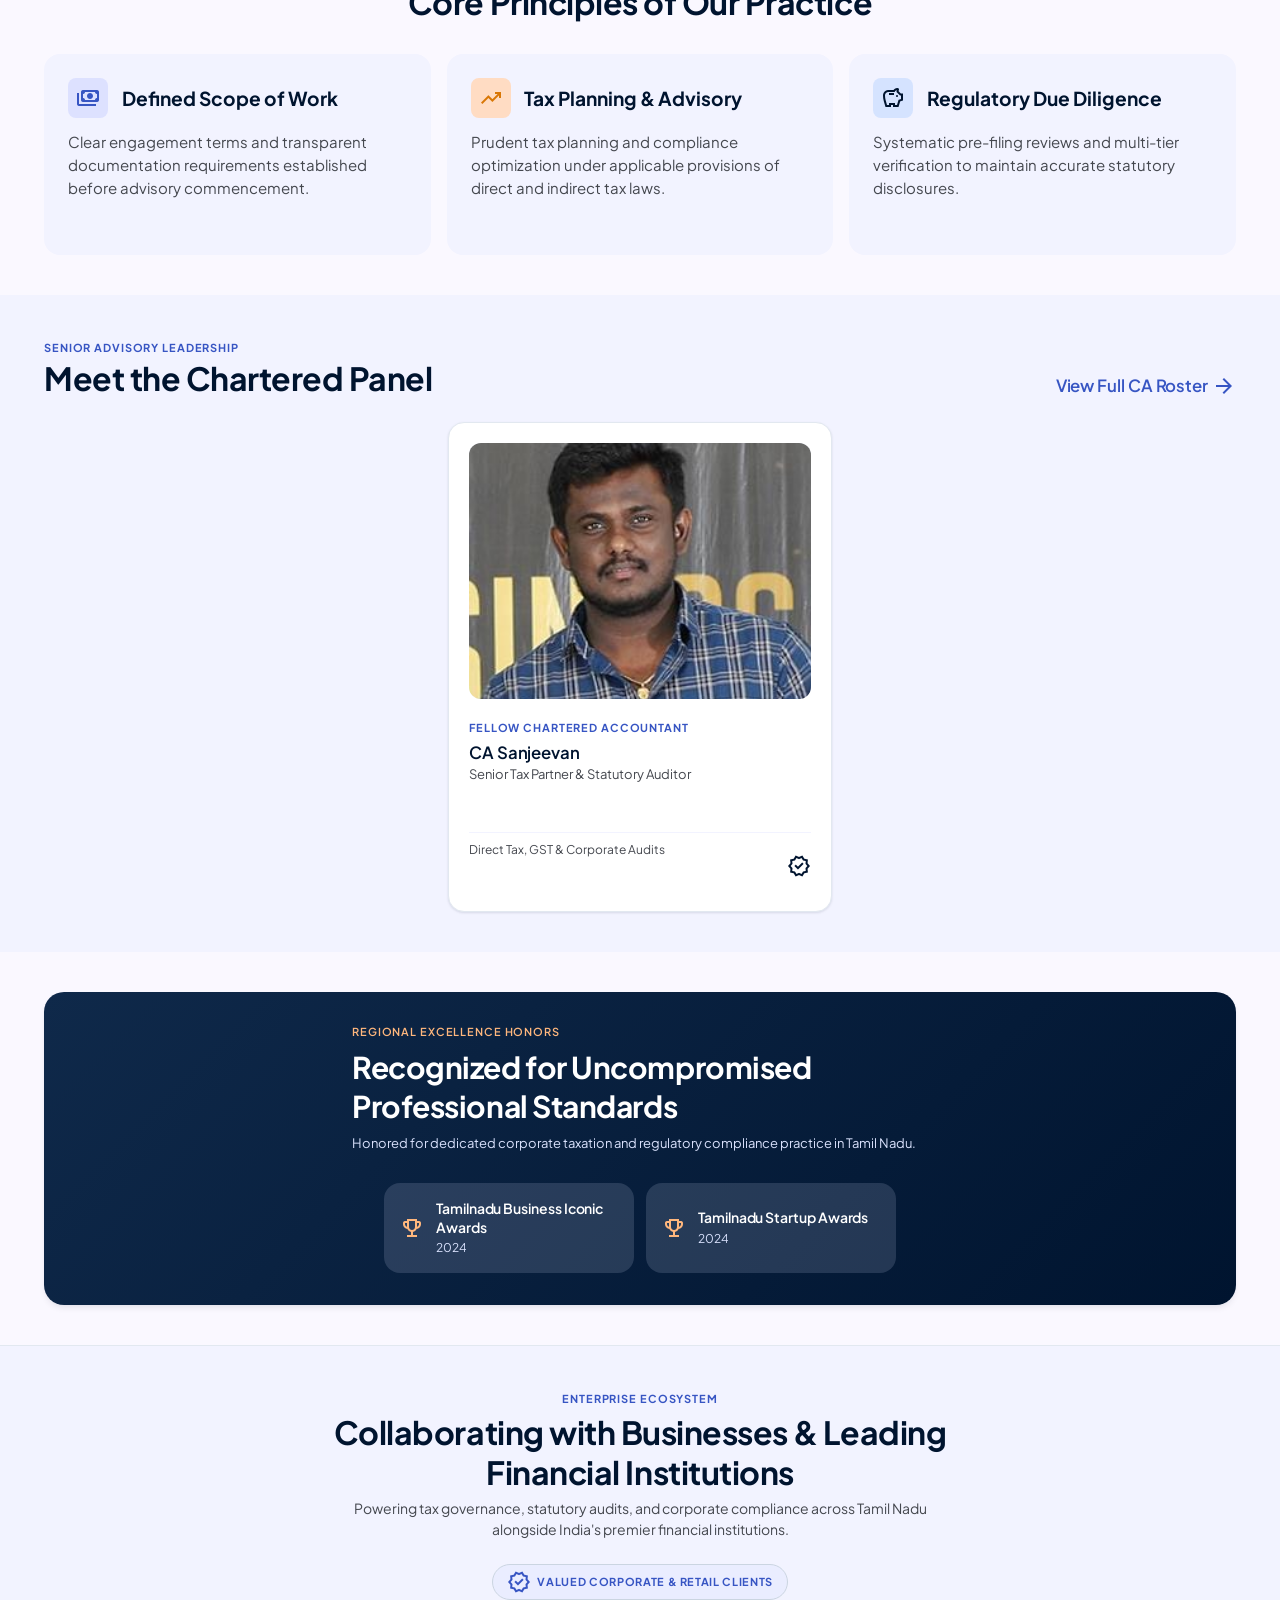
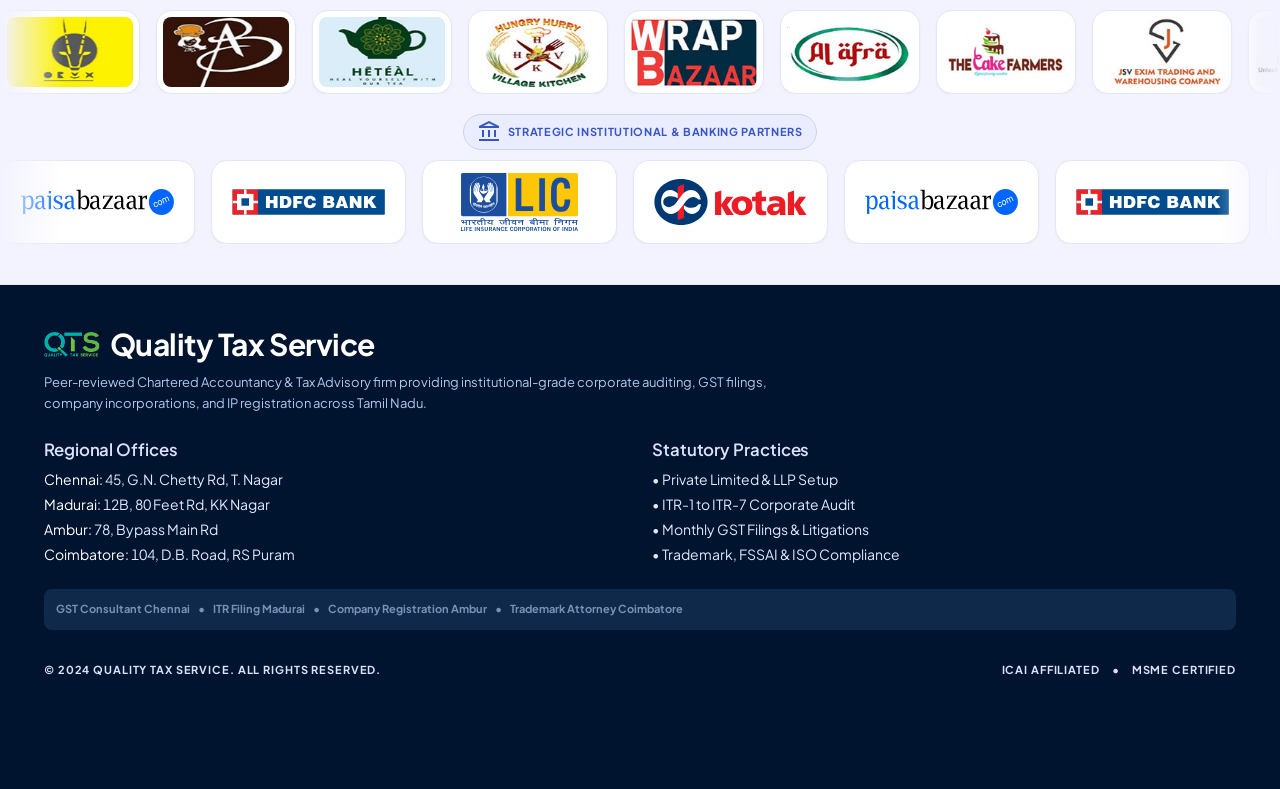
==== commit 41226cb8: "Position titles beside icons in feature and process cards, keep step badge on left, ensure single-li" ====
--- a/index.html
+++ b/index.html
@@ -661,10 +661,12 @@
         <div class="features-grid">
           <!-- Feature 1 -->
           <div class="feature-card">
-            <div class="stat-icon-wrapper" style="background-color: var(--secondary-fixed); color: var(--secondary);">
-              <span class="material-symbols-outlined text-[26px]">calculate</span>
-            </div>
-            <h3 class="font-headline-sm font-bold text-primary">Taxation Advisory</h3>
+            <div class="feature-card-header">
+              <div class="stat-icon-wrapper" style="background-color: var(--secondary-fixed); color: var(--secondary);">
+                <span class="material-symbols-outlined text-[26px]">calculate</span>
+              </div>
+              <h3 class="feature-card-title">Taxation Advisory</h3>
+            </div>
             <p class="font-body-sm text-on-surface-variant">
               Comprehensive advisory and compliance reviews under direct &amp; indirect tax statutes.
             </p>
@@ -672,10 +674,12 @@
 
           <!-- Feature 2 -->
           <div class="feature-card">
-            <div class="stat-icon-wrapper" style="background-color: var(--primary-fixed); color: var(--primary);">
-              <span class="material-symbols-outlined text-[26px]">encrypted</span>
-            </div>
-            <h3 class="font-headline-sm font-bold text-primary">Data Protection</h3>
+            <div class="feature-card-header">
+              <div class="stat-icon-wrapper" style="background-color: var(--primary-fixed); color: var(--primary);">
+                <span class="material-symbols-outlined text-[26px]">encrypted</span>
+              </div>
+              <h3 class="feature-card-title">Data Protection</h3>
+            </div>
             <p class="font-body-sm text-on-surface-variant">
               Secure digital document management safeguarding financial records, PAN details, and corporate credentials.
             </p>
@@ -683,10 +687,12 @@
 
           <!-- Feature 3 -->
           <div class="feature-card">
-            <div class="stat-icon-wrapper" style="background-color: var(--tertiary-fixed); color: var(--on-tertiary-container);">
-              <span class="material-symbols-outlined text-[26px]">badge</span>
-            </div>
-            <h3 class="font-headline-sm font-bold text-primary">Expert Team</h3>
+            <div class="feature-card-header">
+              <div class="stat-icon-wrapper" style="background-color: var(--tertiary-fixed); color: var(--on-tertiary-container);">
+                <span class="material-symbols-outlined text-[26px]">badge</span>
+              </div>
+              <h3 class="feature-card-title">Expert Team</h3>
+            </div>
             <p class="font-body-sm text-on-surface-variant">
               Direct handling by ICAI certified partners, corporate secretarial counsels, and registered high court tax advocates.
             </p>
@@ -694,10 +700,12 @@
 
           <!-- Feature 4 -->
           <div class="feature-card">
-            <div class="stat-icon-wrapper" style="background-color: var(--secondary-fixed); color: var(--secondary);">
-              <span class="material-symbols-outlined text-[26px]">bolt</span>
-            </div>
-            <h3 class="font-headline-sm font-bold text-primary">Prompt Turnaround</h3>
+            <div class="feature-card-header">
+              <div class="stat-icon-wrapper" style="background-color: var(--secondary-fixed); color: var(--secondary);">
+                <span class="material-symbols-outlined text-[26px]">bolt</span>
+              </div>
+              <h3 class="feature-card-title">Prompt Turnaround</h3>
+            </div>
             <p class="font-body-sm text-on-surface-variant">
               Fast-track filings with real-time SMS &amp; WhatsApp milestone updates from preparation to final acknowledgement.
             </p>
@@ -803,11 +811,10 @@
         <div class="process-grid">
           <!-- Step 1 -->
           <div class="process-card">
-            <div class="flex items-center justify-between">
+            <div class="process-card-header">
               <span class="step-badge" style="background-color: var(--primary);">1</span>
-              <span class="material-symbols-outlined text-[24px]" style="color: var(--outline);">category</span>
-            </div>
-            <h3 class="font-headline-sm font-bold text-primary">Choose Your Service</h3>
+              <h3 class="process-card-title">Choose Your Service</h3>
+            </div>
             <p class="font-body-sm text-on-surface-variant">
               Select your required filing online or call our regional desk for customized corporate bundles.
             </p>
@@ -815,11 +822,10 @@
 
           <!-- Step 2 -->
           <div class="process-card">
-            <div class="flex items-center justify-between">
+            <div class="process-card-header">
               <span class="step-badge" style="background-color: var(--secondary);">2</span>
-              <span class="material-symbols-outlined text-[24px]" style="color: var(--outline);">support_agent</span>
-            </div>
-            <h3 class="font-headline-sm font-bold text-primary">Consult Expert Staff</h3>
+              <h3 class="process-card-title">Consult Expert Staff</h3>
+            </div>
             <p class="font-body-sm text-on-surface-variant">
               Dedicated Chartered Accountant reviews your financial docs, balances, invoices, and deductions.
             </p>
@@ -827,11 +833,10 @@
 
           <!-- Step 3 -->
           <div class="process-card">
-            <div class="flex items-center justify-between">
+            <div class="process-card-header">
               <span class="step-badge" style="background-color: var(--primary-container);">3</span>
-              <span class="material-symbols-outlined text-[24px]" style="color: var(--outline);">draw</span>
-            </div>
-            <h3 class="font-headline-sm font-bold text-primary">Strategic Work Planning</h3>
+              <h3 class="process-card-title">Strategic Work Planning</h3>
+            </div>
             <p class="font-body-sm text-on-surface-variant">
               Rigorous drafting, classification audit, tax computation, and active department liaison.
             </p>
@@ -839,11 +844,10 @@
 
           <!-- Step 4 -->
           <div class="process-card">
-            <div class="flex items-center justify-between">
+            <div class="process-card-header">
               <span class="step-badge" style="background-color: var(--emerald-green);">4</span>
-              <span class="material-symbols-outlined text-[24px]" style="color: var(--emerald-green);">check_circle</span>
-            </div>
-            <h3 class="font-headline-sm font-bold text-primary">Completed Work</h3>
+              <h3 class="process-card-title">Completed Work</h3>
+            </div>
             <p class="font-body-sm text-on-surface-variant">
               Receive your verified government certificate, ITR-V acknowledgement, and compliance audit docket.
             </p>
@@ -863,10 +867,12 @@
         <div class="grid grid-cols-1 md:grid-cols-3 gap-4">
           <!-- Benefit 1 -->
           <div class="feature-card" style="padding: 1.5rem;">
-            <div class="stat-icon-wrapper" style="background-color: var(--secondary-fixed); color: var(--secondary);">
-              <span class="material-symbols-outlined text-[28px]">payments</span>
-            </div>
-            <h3 class="font-headline-sm font-bold text-primary">Defined Scope of Work</h3>
+            <div class="feature-card-header">
+              <div class="stat-icon-wrapper" style="background-color: var(--secondary-fixed); color: var(--secondary);">
+                <span class="material-symbols-outlined text-[28px]">payments</span>
+              </div>
+              <h3 class="feature-card-title">Defined Scope of Work</h3>
+            </div>
             <p class="font-body-md text-on-surface-variant">
               Clear engagement terms and transparent documentation requirements established before advisory commencement.
             </p>
@@ -874,10 +880,12 @@
 
           <!-- Benefit 2 -->
           <div class="feature-card" style="padding: 1.5rem;">
-            <div class="stat-icon-wrapper" style="background-color: var(--tertiary-fixed); color: var(--on-tertiary-container);">
-              <span class="material-symbols-outlined text-[28px]">trending_up</span>
-            </div>
-            <h3 class="font-headline-sm font-bold text-primary">Tax Planning &amp; Advisory</h3>
+            <div class="feature-card-header">
+              <div class="stat-icon-wrapper" style="background-color: var(--tertiary-fixed); color: var(--on-tertiary-container);">
+                <span class="material-symbols-outlined text-[28px]">trending_up</span>
+              </div>
+              <h3 class="feature-card-title">Tax Planning &amp; Advisory</h3>
+            </div>
             <p class="font-body-md text-on-surface-variant">
               Prudent tax planning and compliance optimization under applicable provisions of direct and indirect tax laws.
             </p>
@@ -885,10 +893,12 @@
 
           <!-- Benefit 3 -->
           <div class="feature-card" style="padding: 1.5rem;">
-            <div class="stat-icon-wrapper" style="background-color: var(--primary-fixed); color: var(--primary);">
-              <span class="material-symbols-outlined text-[28px]">savings</span>
-            </div>
-            <h3 class="font-headline-sm font-bold text-primary">Regulatory Due Diligence</h3>
+            <div class="feature-card-header">
+              <div class="stat-icon-wrapper" style="background-color: var(--primary-fixed); color: var(--primary);">
+                <span class="material-symbols-outlined text-[28px]">savings</span>
+              </div>
+              <h3 class="feature-card-title">Regulatory Due Diligence</h3>
+            </div>
             <p class="font-body-md text-on-surface-variant">
               Systematic pre-filing reviews and multi-tier verification to maintain accurate statutory disclosures.
             </p>
--- a/assets/css/style.css
+++ b/assets/css/style.css
@@ -1594,15 +1594,57 @@
   gap: 0.75rem;
 }
 
+.feature-card-header {
+  display: flex;
+  align-items: center;
+  gap: 0.85rem;
+}
+
+.feature-card-header .stat-icon-wrapper {
+  flex-shrink: 0;
+}
+
+.feature-card-title {
+  font-size: 1.2rem;
+  font-weight: 700;
+  color: var(--primary);
+  margin: 0;
+  line-height: 1.25;
+}
+
 .process-card {
   background-color: var(--surface-container-lowest);
-  padding: 1.35rem;
+  padding: 1.25rem 1.15rem;
   border-radius: var(--radius-xl);
   box-shadow: var(--shadow-sm);
   border: 1px solid var(--border-light);
   display: flex;
   flex-direction: column;
   gap: 0.75rem;
+}
+
+.process-card-header {
+  display: flex;
+  align-items: center;
+  gap: 0.75rem;
+}
+
+.process-card-header .step-badge {
+  flex-shrink: 0;
+}
+
+.process-card-title {
+  font-size: 1.05rem;
+  font-weight: 700;
+  color: var(--primary);
+  margin: 0;
+  line-height: 1.25;
+  white-space: nowrap;
+}
+@media (min-width: 1280px) {
+  .process-card-title {
+    font-size: 1.15rem;
+  }
 }
 
 .step-badge {
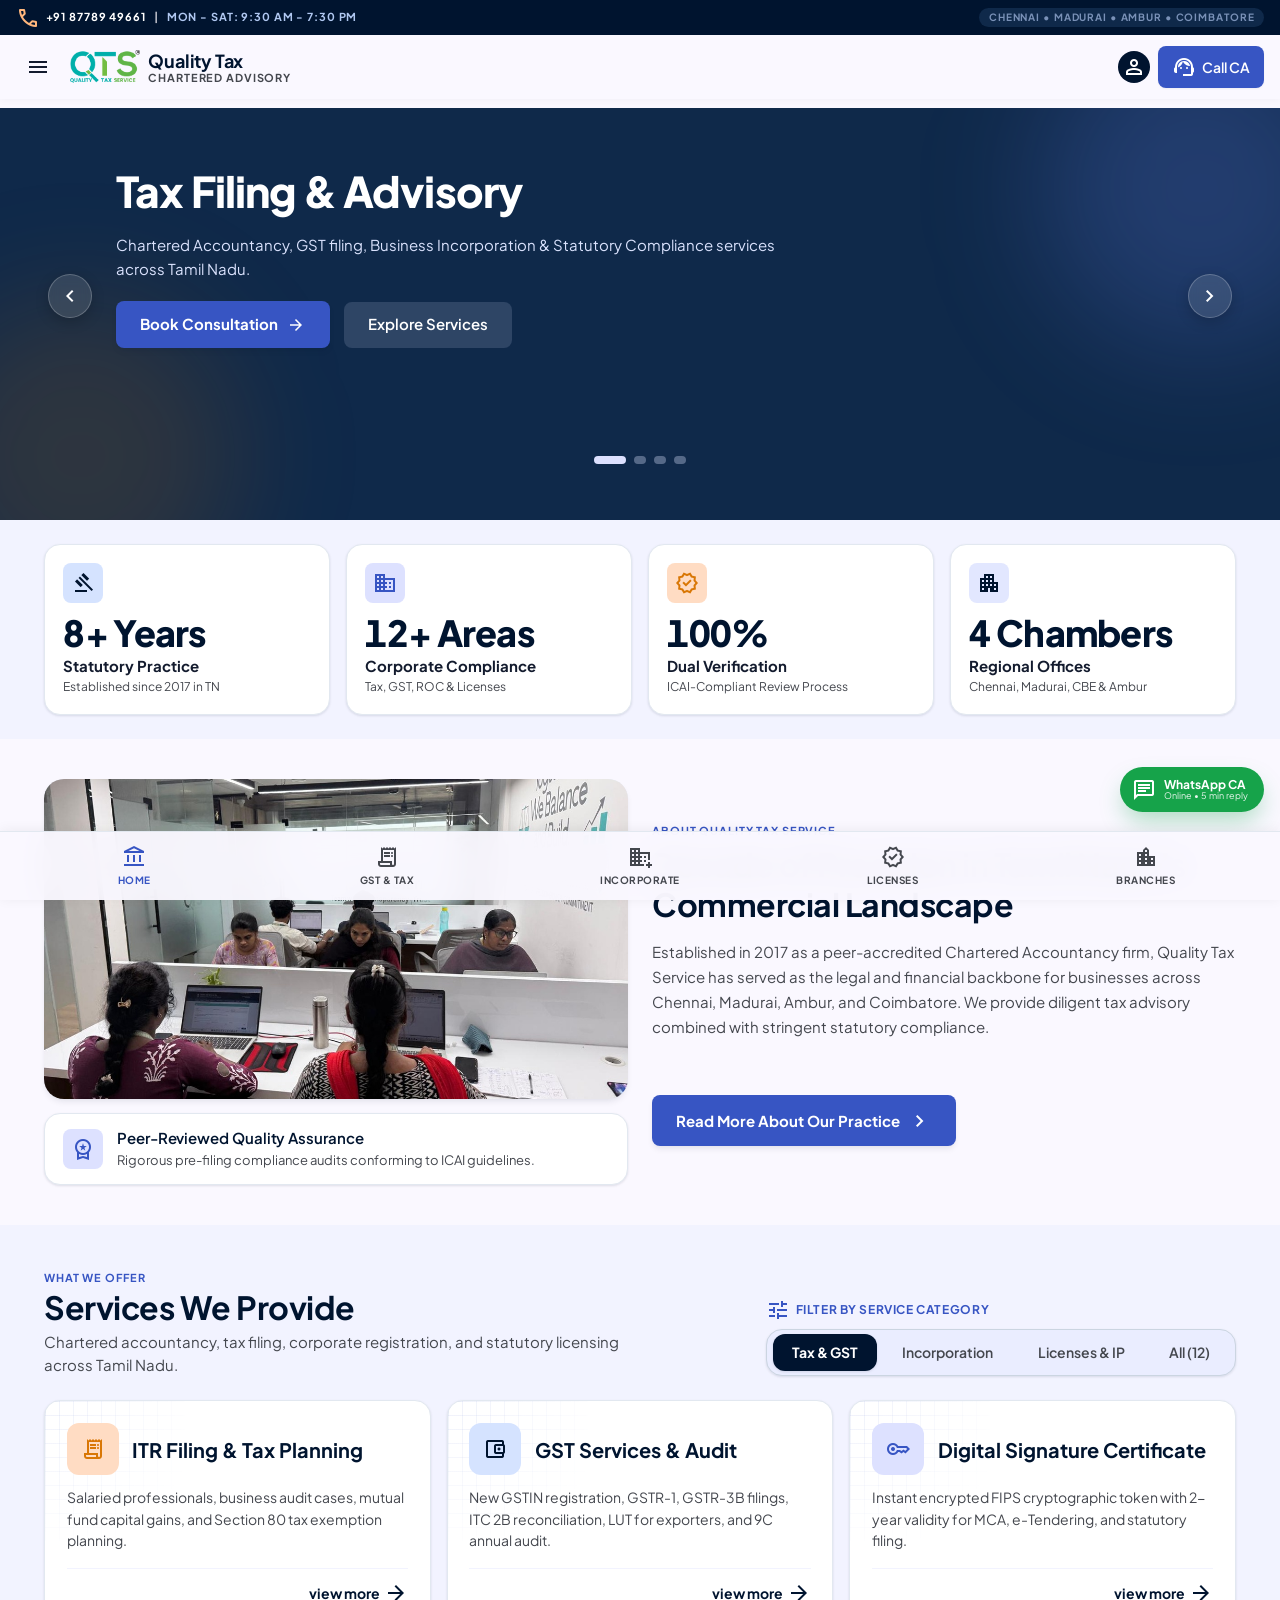
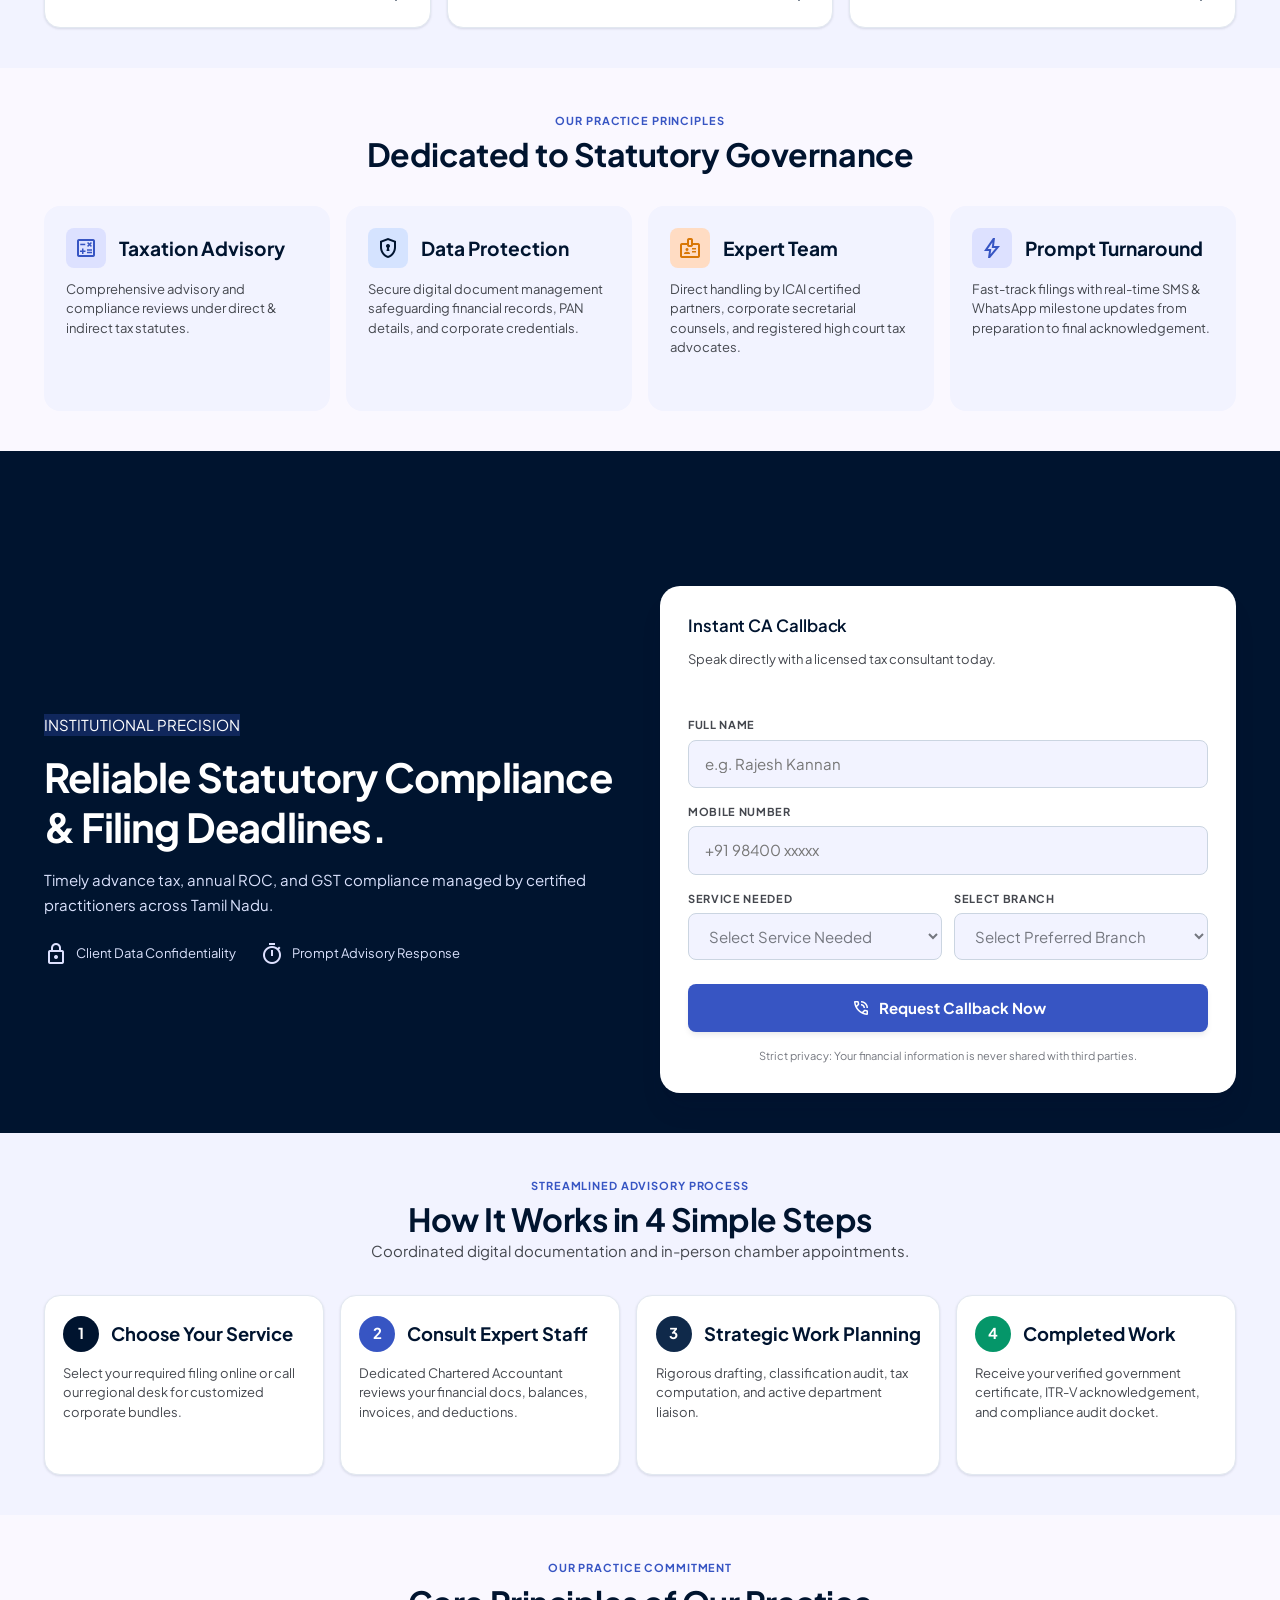
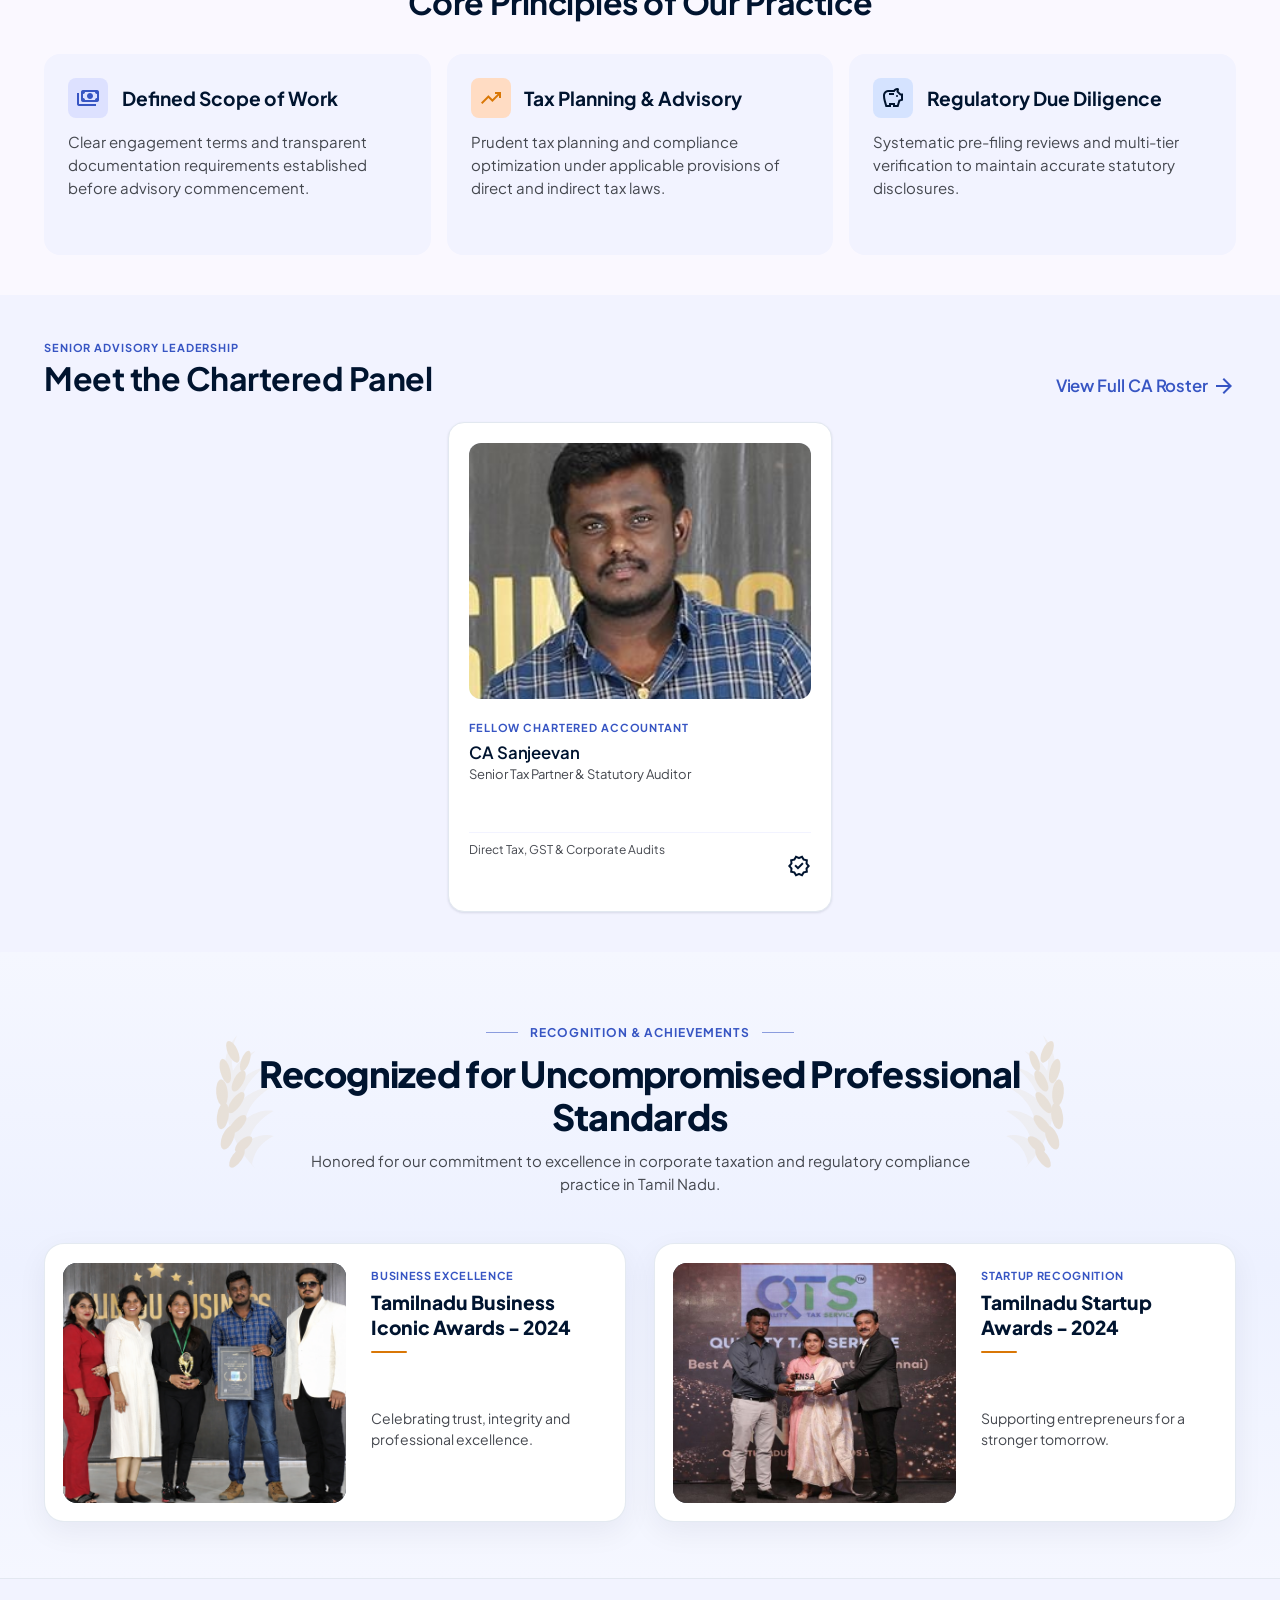
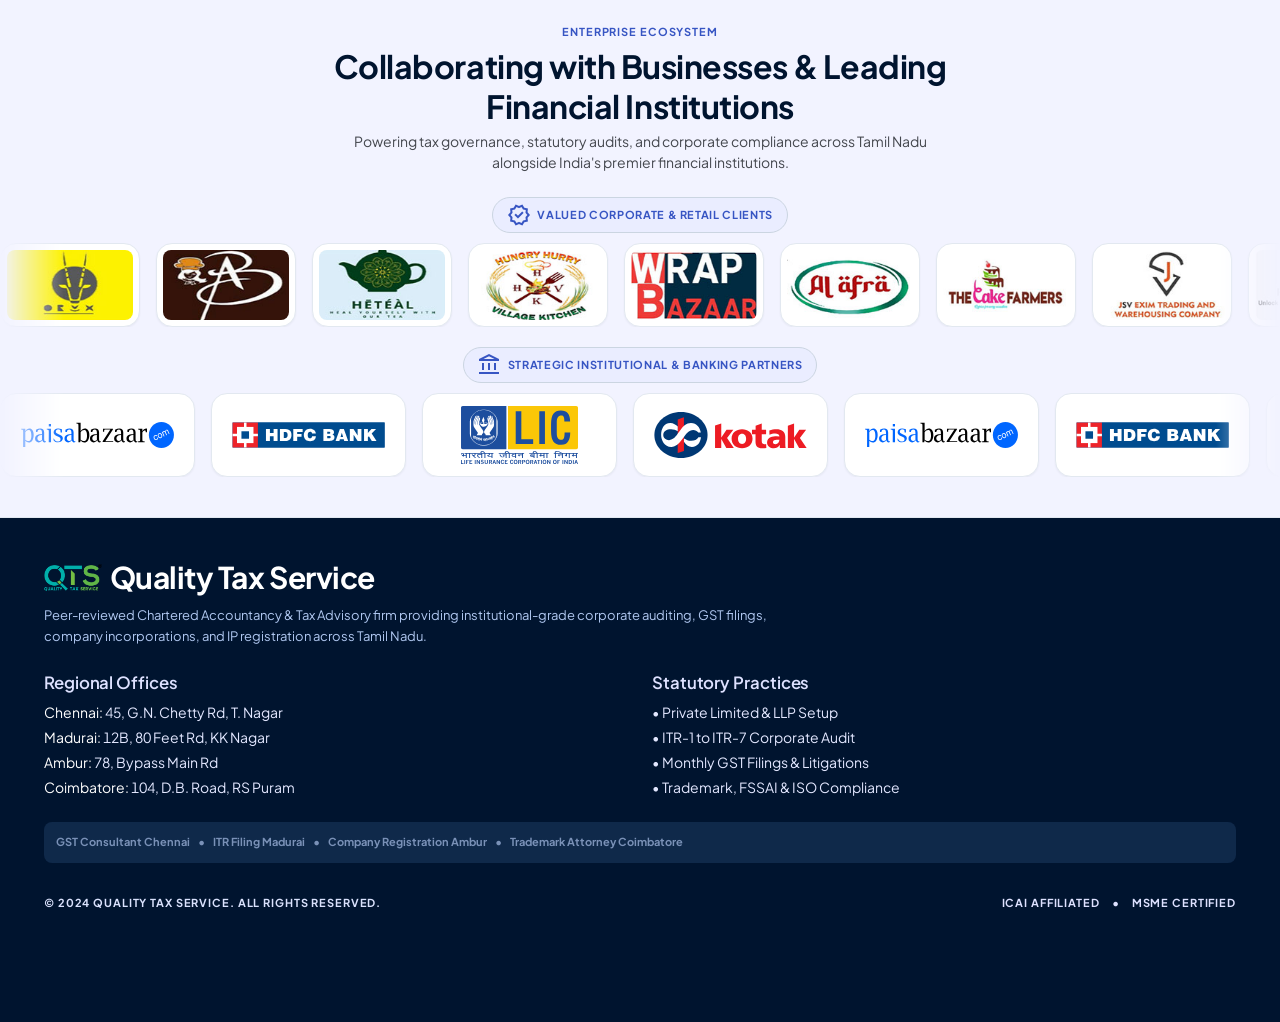
==== commit ae764443: "updated UI of awards section" ====
--- a/index.html
+++ b/index.html
@@ -942,33 +942,86 @@
     </section>
 
     <!-- 10. REGIONAL AWARDS SECTION -->
-    <section class="services-section" style="background-color: var(--surface);">
+    <section class="awards-section">
       <div class="container">
-        <div style="padding: 2rem; border-radius: var(--radius-2xl); background: linear-gradient(135deg, var(--primary-container), var(--primary)); color: #fff; display: flex; flex-direction: column; gap: 1.5rem; box-shadow: var(--shadow-md); gap: 30px;" class="md:flex-row items-center justify-between">
-          <div style="max-width: 36rem;">
-            <div class="flex items-center gap-2" style="color: var(--tertiary-fixed-dim); margin-bottom: 0.5rem;">
-              <span class="font-label-caps" style="font-weight: 600;">REGIONAL EXCELLENCE HONORS</span>
-            </div>
-            <h3 class="font-headline-lg" style="color: #fff;">Recognized for Uncompromised Professional Standards</h3>
-            <p class="font-body-sm text-surface-variant" style="margin-top: 0.5rem;">
-              Honored for dedicated corporate taxation and regulatory compliance practice in Tamil Nadu.
-            </p>
-          </div>
-
-          <div class="grid grid-cols-1 sm:grid-cols-2 gap-3" style="width: 100%; max-width: 32rem;">
-            <div style="padding: 1rem; border-radius: var(--radius-xl); background-color: rgba(218, 226, 253, 0.15); display: flex; align-items: center; gap: 0.75rem;">
-              <span class="material-symbols-outlined text-[32px]" style="color: var(--tertiary-fixed-dim); flex-shrink: 0;">emoji_events</span>
-              <div>
-                <p class="font-headline-sm font-bold text-on-primary" style="font-size: 0.875rem; line-height: 1.3;">Tamilnadu Business Iconic Awards</p>
-                <p class="font-body-sm text-surface-variant" style="font-size: 0.75rem; margin-top: 0.2rem;">2024</p>
-              </div>
-            </div>
-            <div style="padding: 1rem; border-radius: var(--radius-xl); background-color: rgba(218, 226, 253, 0.15); display: flex; align-items: center; gap: 0.75rem;">
-              <span class="material-symbols-outlined text-[32px]" style="color: var(--tertiary-fixed-dim); flex-shrink: 0;">emoji_events</span>
-              <div>
-                <p class="font-headline-sm font-bold text-on-primary" style="font-size: 0.875rem; line-height: 1.3;">Tamilnadu Startup Awards</p>
-                <p class="font-body-sm text-surface-variant" style="font-size: 0.75rem; margin-top: 0.2rem;">2024</p>
-              </div>
+        <div class="awards-header-wrapper">
+          <!-- Left Laurel Wreath SVG -->
+          <svg class="awards-laurel awards-laurel-left" viewBox="0 0 100 180" fill="currentColor" aria-hidden="true">
+            <path d="M72,165 C42,135 28,90 36,35 C38,22 44,12 50,5 C44,18 42,32 45,48 C52,36 62,28 72,24 C60,36 52,50 50,65 C58,54 70,46 82,44 C68,55 58,68 55,84 C65,74 78,68 90,68 C74,78 64,90 60,106 C70,98 82,94 94,96 C78,105 68,116 64,132 C74,125 84,123 94,126 C78,134 70,146 68,160 Z" opacity="0.35"/>
+            <ellipse cx="45" cy="25" rx="6" ry="14" transform="rotate(-25 45 25)"/>
+            <ellipse cx="36" cy="48" rx="6" ry="15" transform="rotate(-15 36 48)"/>
+            <ellipse cx="32" cy="74" rx="7" ry="16" transform="rotate(-5 32 74)"/>
+            <ellipse cx="33" cy="102" rx="7" ry="16" transform="rotate(8 33 102)"/>
+            <ellipse cx="39" cy="128" rx="7" ry="15" transform="rotate(22 39 128)"/>
+            <ellipse cx="50" cy="152" rx="6" ry="14" transform="rotate(35 50 152)"/>
+            <ellipse cx="60" cy="36" rx="5" ry="13" transform="rotate(20 60 36)"/>
+            <ellipse cx="52" cy="60" rx="6" ry="14" transform="rotate(28 52 60)"/>
+            <ellipse cx="49" cy="86" rx="6" ry="15" transform="rotate(36 49 86)"/>
+            <ellipse cx="51" cy="112" rx="6" ry="14" transform="rotate(42 51 112)"/>
+            <ellipse cx="58" cy="136" rx="6" ry="13" transform="rotate(48 58 136)"/>
+          </svg>
+
+          <!-- Right Laurel Wreath SVG -->
+          <svg class="awards-laurel awards-laurel-right" viewBox="0 0 100 180" fill="currentColor" aria-hidden="true">
+            <path d="M72,165 C42,135 28,90 36,35 C38,22 44,12 50,5 C44,18 42,32 45,48 C52,36 62,28 72,24 C60,36 52,50 50,65 C58,54 70,46 82,44 C68,55 58,68 55,84 C65,74 78,68 90,68 C74,78 64,90 60,106 C70,98 82,94 94,96 C78,105 68,116 64,132 C74,125 84,123 94,126 C78,134 70,146 68,160 Z" opacity="0.35"/>
+            <ellipse cx="45" cy="25" rx="6" ry="14" transform="rotate(-25 45 25)"/>
+            <ellipse cx="36" cy="48" rx="6" ry="15" transform="rotate(-15 36 48)"/>
+            <ellipse cx="32" cy="74" rx="7" ry="16" transform="rotate(-5 32 74)"/>
+            <ellipse cx="33" cy="102" rx="7" ry="16" transform="rotate(8 33 102)"/>
+            <ellipse cx="39" cy="128" rx="7" ry="15" transform="rotate(22 39 128)"/>
+            <ellipse cx="50" cy="152" rx="6" ry="14" transform="rotate(35 50 152)"/>
+            <ellipse cx="60" cy="36" rx="5" ry="13" transform="rotate(20 60 36)"/>
+            <ellipse cx="52" cy="60" rx="6" ry="14" transform="rotate(28 52 60)"/>
+            <ellipse cx="49" cy="86" rx="6" ry="15" transform="rotate(36 49 86)"/>
+            <ellipse cx="51" cy="112" rx="6" ry="14" transform="rotate(42 51 112)"/>
+            <ellipse cx="58" cy="136" rx="6" ry="13" transform="rotate(48 58 136)"/>
+          </svg>
+
+          <div class="awards-eyebrow-row">
+            <span class="awards-eyebrow-line"></span>
+            <span class="awards-eyebrow-text">RECOGNITION &amp; ACHIEVEMENTS</span>
+            <span class="awards-eyebrow-line"></span>
+          </div>
+          <h2 class="awards-main-title">Recognized for Uncompromised Professional Standards</h2>
+          <p class="awards-subtitle">
+            Honored for our commitment to excellence in corporate taxation and regulatory compliance practice in Tamil Nadu.
+          </p>
+        </div>
+
+        <div class="awards-grid">
+          <!-- Award 1 -->
+          <div class="award-card">
+            <div class="award-img-wrapper">
+              <img src="assets/images/awards/TN-business-iconic-award.png" alt="Tamilnadu Business Iconic Awards 2024" loading="lazy">
+            </div>
+
+            <div class="award-card-body">
+              <div class="award-card-top">
+                <div class="award-card-category">BUSINESS EXCELLENCE</div>
+                <h3 class="award-card-title">Tamilnadu Business Iconic Awards - 2024</h3>
+                <div class="award-gold-divider"></div>
+              </div>
+              <p class="award-card-desc">
+                Celebrating trust, integrity and professional excellence.
+              </p>
+            </div>
+          </div>
+
+          <!-- Award 2 -->
+          <div class="award-card">
+            <div class="award-img-wrapper">
+              <img src="assets/images/awards/TN-startup-award-2024.png" alt="Tamilnadu Startup Awards 2024" loading="lazy">
+            </div>
+
+            <div class="award-card-body">
+              <div class="award-card-top">
+                <div class="award-card-category">STARTUP RECOGNITION</div>
+                <h3 class="award-card-title">Tamilnadu Startup Awards - 2024</h3>
+                <div class="award-gold-divider"></div>
+              </div>
+              <p class="award-card-desc">
+                Supporting entrepreneurs for a stronger tomorrow.
+              </p>
             </div>
           </div>
         </div>
--- a/assets/css/style.css
+++ b/assets/css/style.css
@@ -1702,6 +1702,205 @@
 }
 
 /* ==========================================================================
+   REGIONAL AWARDS SECTION
+   ========================================================================== */
+.awards-section {
+  padding: 3.5rem var(--gutter-mobile);
+  background: linear-gradient(180deg, #f5f7ff 0%, #edf1ff 50%, #f5f7ff 100%);
+  position: relative;
+  overflow: hidden;
+}
+
+.awards-header-wrapper {
+  position: relative;
+  max-width: 54rem;
+  margin: 0 auto 2.5rem auto;
+  text-align: center;
+  padding: 0.5rem 1rem;
+}
+
+.awards-laurel {
+  position: absolute;
+  top: 50%;
+  transform: translateY(-50%);
+  width: 90px;
+  height: 150px;
+  opacity: 0.22;
+  pointer-events: none;
+  color: #c89d54;
+}
+.awards-laurel-left {
+  left: -1rem;
+}
+.awards-laurel-right {
+  right: -1rem;
+  transform: translateY(-50%) scaleX(-1);
+}
+@media (max-width: 768px) {
+  .awards-laurel {
+    width: 60px;
+    height: 100px;
+    opacity: 0.14;
+  }
+  .awards-laurel-left {
+    left: 0;
+  }
+  .awards-laurel-right {
+    right: 0;
+  }
+}
+
+.awards-eyebrow-row {
+  display: inline-flex;
+  align-items: center;
+  justify-content: center;
+  gap: 0.75rem;
+  margin-bottom: 0.65rem;
+}
+
+.awards-eyebrow-line {
+  width: 2rem;
+  height: 1.5px;
+  background-color: var(--secondary);
+  opacity: 0.55;
+}
+
+.awards-eyebrow-text {
+  font-size: 0.75rem;
+  font-weight: 700;
+  letter-spacing: 0.08em;
+  color: var(--secondary);
+  text-transform: uppercase;
+}
+
+.awards-main-title {
+  font-size: clamp(1.5rem, 3vw, 2.25rem);
+  font-weight: 800;
+  color: var(--primary);
+  line-height: 1.2;
+  letter-spacing: -0.02em;
+  margin-bottom: 0.65rem;
+}
+
+.awards-subtitle {
+  font-size: 0.9375rem;
+  color: var(--on-surface-variant);
+  max-width: 42rem;
+  margin: 0 auto;
+  line-height: 1.55;
+}
+
+.awards-grid {
+  display: grid;
+  grid-template-columns: 1fr;
+  gap: 1.5rem;
+  width: 100%;
+  position: relative;
+  z-index: 1;
+}
+@media (min-width: 1024px) {
+  .awards-grid {
+    grid-template-columns: repeat(2, 1fr);
+    gap: 1.75rem;
+  }
+}
+
+.award-card {
+  padding: 1rem;
+  border-radius: 1.25rem;
+  background-color: #ffffff;
+  border: 1px solid rgba(226, 232, 240, 0.9);
+  box-shadow: 0 10px 30px rgba(0, 20, 47, 0.06);
+  display: flex;
+  flex-direction: column;
+  gap: 1.25rem;
+  transition: transform var(--transition-normal), box-shadow var(--transition-normal);
+}
+@media (min-width: 640px) {
+  .award-card {
+    flex-direction: row;
+    align-items: stretch;
+    padding: 1.15rem;
+    gap: 1.35rem;
+  }
+}
+.award-card:hover {
+  transform: translateY(-3px);
+  box-shadow: 0 16px 36px rgba(0, 20, 47, 0.1);
+}
+
+.award-img-wrapper {
+  position: relative;
+  width: 100%;
+  aspect-ratio: 4 / 3;
+  border-radius: 0.875rem;
+  overflow: hidden;
+  background-color: #1e293b;
+  flex-shrink: 0;
+}
+@media (min-width: 640px) {
+  .award-img-wrapper {
+    width: 52%;
+    aspect-ratio: auto;
+    min-height: 240px;
+  }
+}
+
+.award-img-wrapper img {
+  width: 100%;
+  height: 100%;
+  object-fit: cover;
+  object-position: center top;
+  display: block;
+}
+
+.award-card-body {
+  display: flex;
+  flex-direction: column;
+  justify-content: flex-start;
+  flex: 1;
+  padding: 0.35rem 0.25rem;
+}
+
+.award-card-top {
+  flex-shrink: 0;
+}
+
+.award-card-category {
+  font-size: 0.6875rem;
+  font-weight: 700;
+  letter-spacing: 0.06em;
+  color: var(--secondary);
+  text-transform: uppercase;
+  margin-bottom: 0.35rem;
+}
+
+.award-card-title {
+  font-size: 1.2rem;
+  font-weight: 800;
+  color: var(--primary);
+  line-height: 1.3;
+  margin: 0;
+}
+
+.award-gold-divider {
+  width: 2.25rem;
+  height: 2.5px;
+  background-color: #d97706;
+  border-radius: 2px;
+  margin: 0.65rem 0 0 0;
+}
+
+.award-card-desc {
+  font-size: 0.875rem;
+  color: var(--on-surface-variant);
+  line-height: 1.55;
+  margin: auto 0;
+  padding-top: 0.5rem;
+}
+
+
+/* ==========================================================================
    TESTIMONIALS CAROUSEL
    ========================================================================== */
 .testimonials-row {
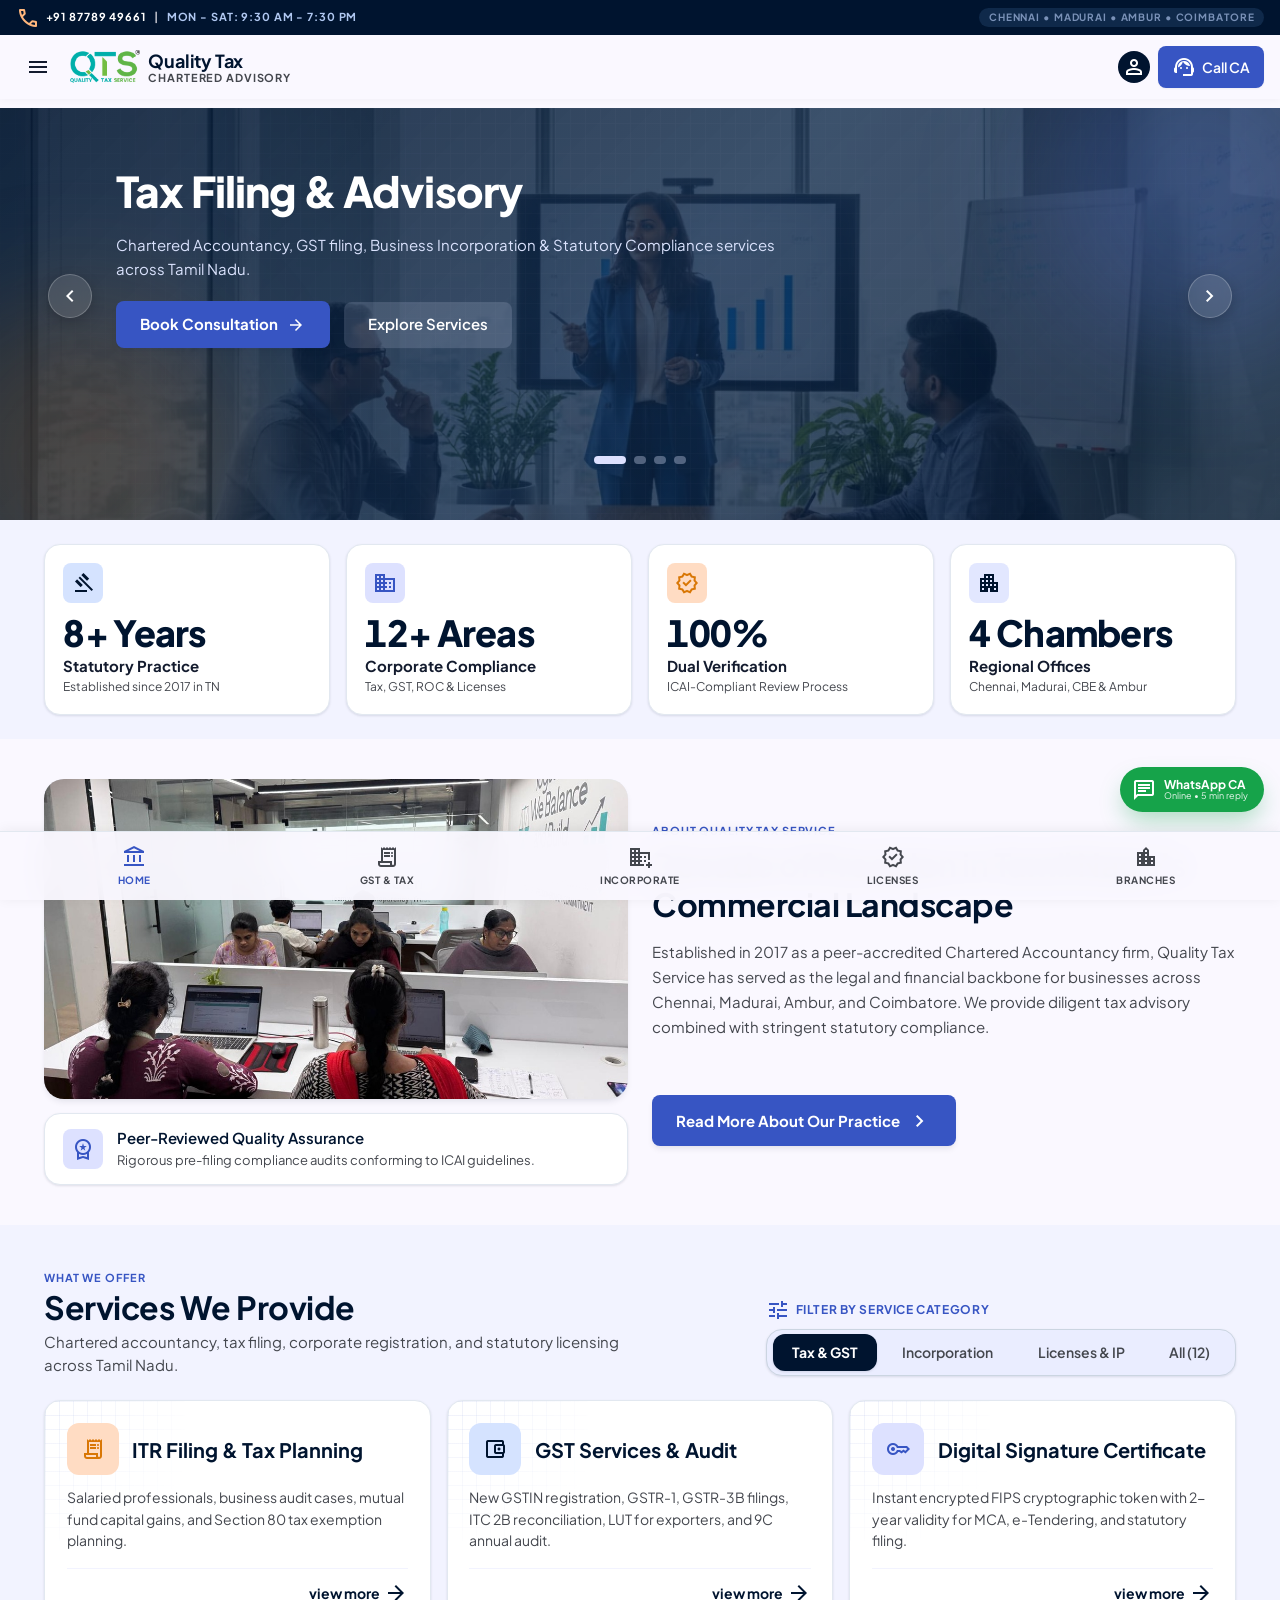
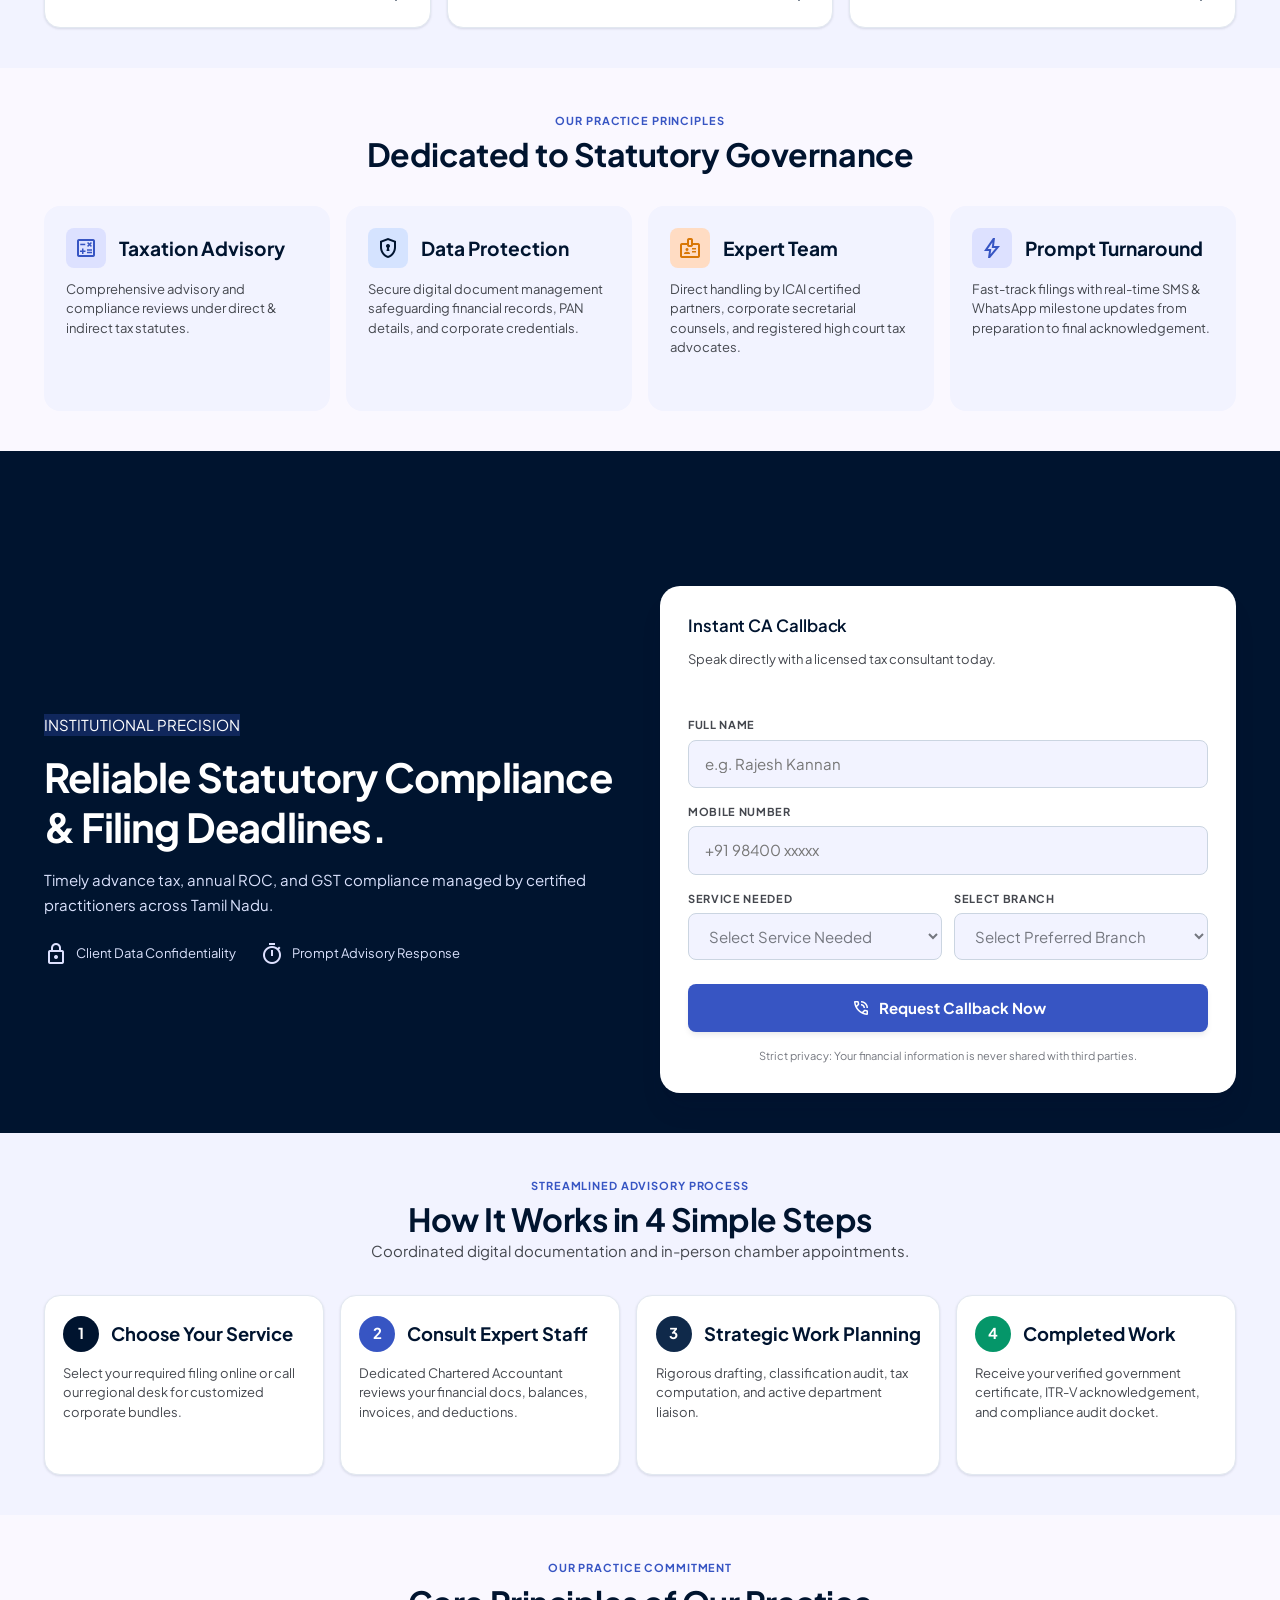
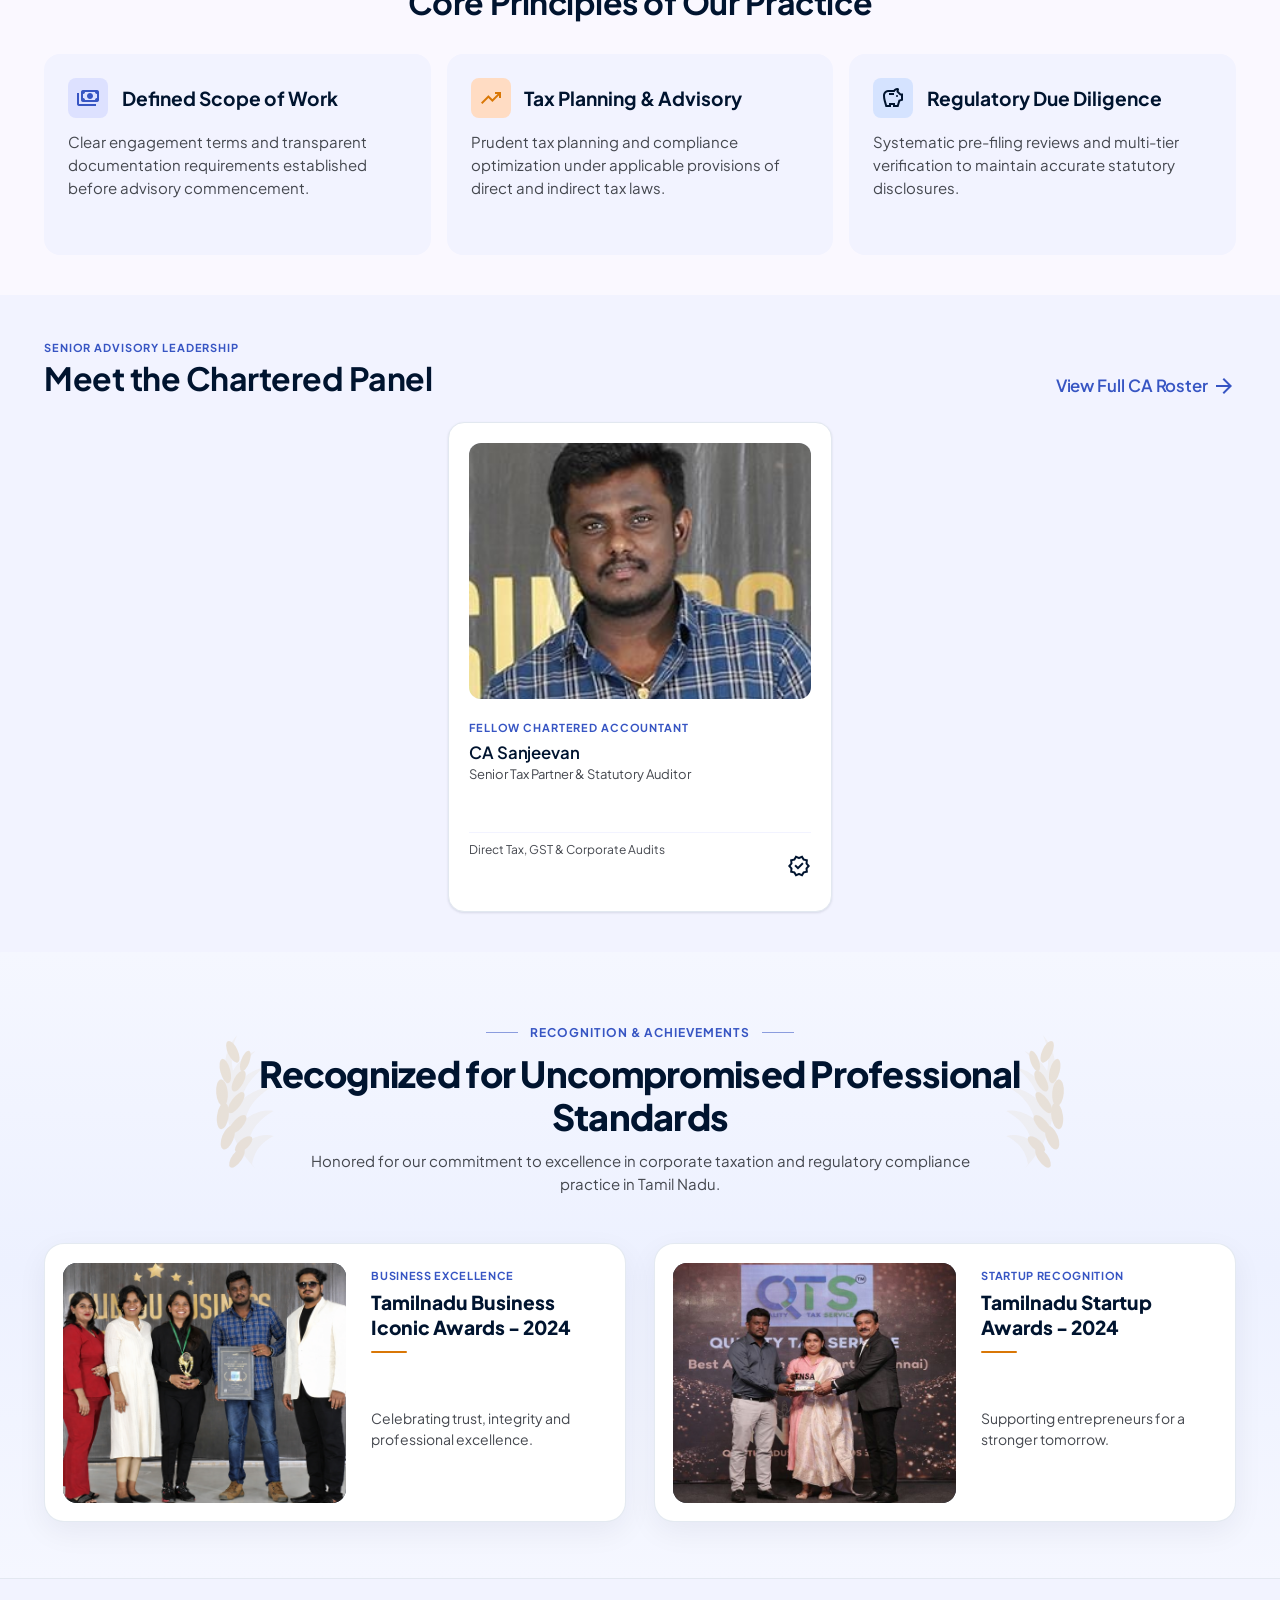
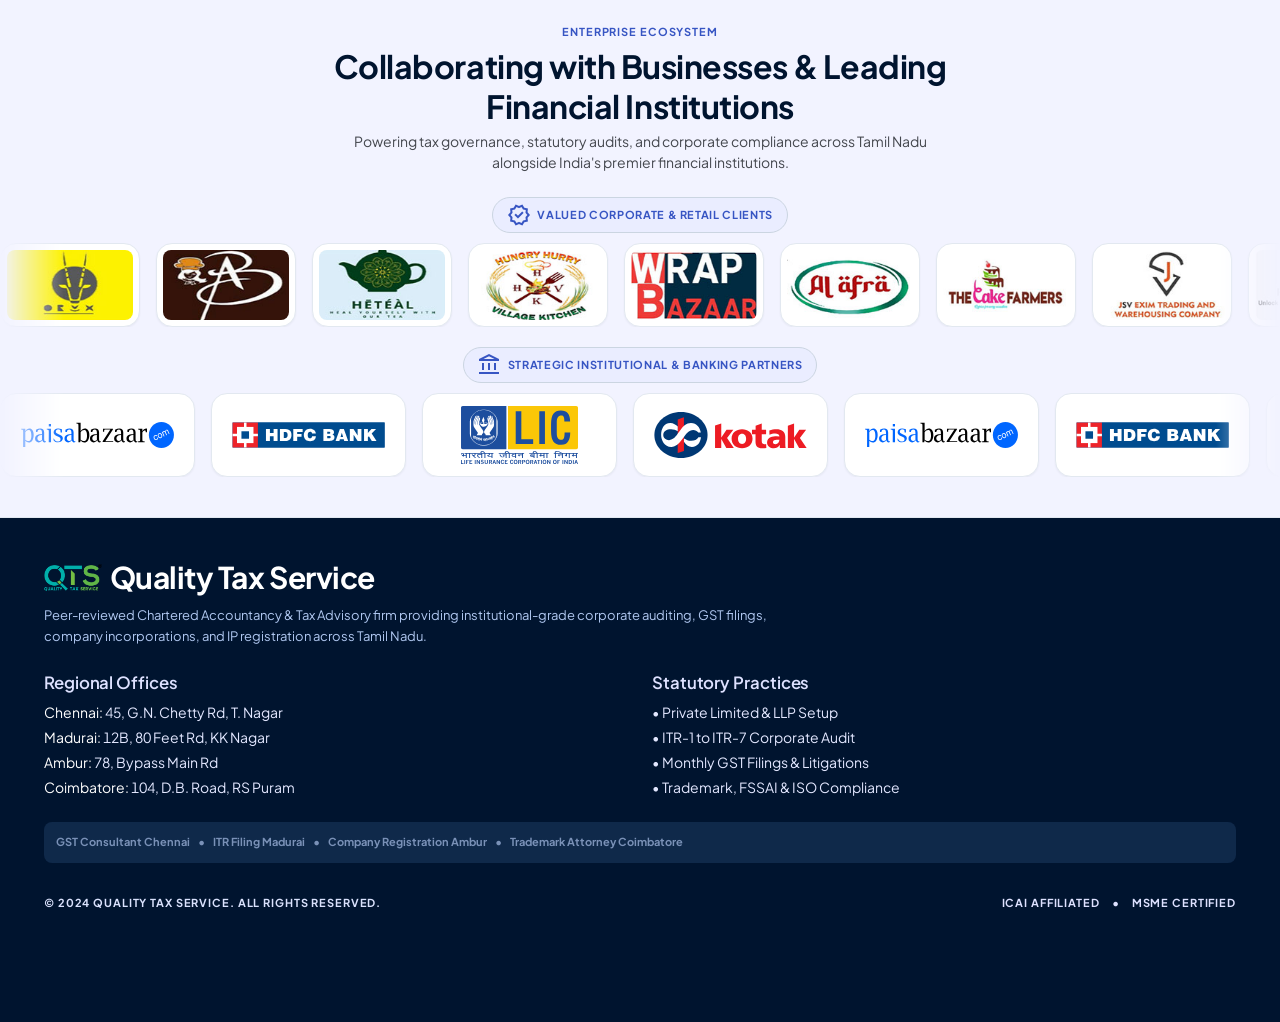
==== commit 1953fd07: "hero image add and grid texture" ====
--- a/index.html
+++ b/index.html
@@ -133,6 +133,17 @@
   <main class="page-main">
     <!-- 1. HERO CAROUSEL / SLIDER (WITH PREV/NEXT BUTTONS & TOUCH OPTIMIZATION) -->
     <section class="hero-section">
+      <!-- Background Image Slides (h1, h2, h3, h4) -->
+      <div class="hero-bg-slider" aria-hidden="true">
+        <div class="hero-bg-slide active" id="hero-bg-0" style="background-image: url('assets/hero/h1.webp');"></div>
+        <div class="hero-bg-slide" id="hero-bg-1" style="background-image: url('assets/hero/h2.webp');"></div>
+        <div class="hero-bg-slide" id="hero-bg-2" style="background-image: url('assets/hero/h3.webp');"></div>
+        <div class="hero-bg-slide" id="hero-bg-3" style="background-image: url('assets/hero/h4.webp');"></div>
+      </div>
+
+      <!-- Executive Navy Overlay & Site Texture -->
+      <div class="hero-overlay"></div>
+      <div class="hero-texture"></div>
       <div class="hero-glow-1"></div>
       <div class="hero-glow-2"></div>
 
--- a/assets/css/style.css
+++ b/assets/css/style.css
@@ -760,6 +760,59 @@
   }
 }
 
+/* Background Image Slider */
+.hero-bg-slider {
+  position: absolute;
+  inset: 0;
+  width: 100%;
+  height: 100%;
+  overflow: hidden;
+  z-index: 0;
+  pointer-events: none;
+}
+
+.hero-bg-slide {
+  position: absolute;
+  inset: 0;
+  width: 100%;
+  height: 100%;
+  background-size: cover;
+  background-position: center center;
+  background-repeat: no-repeat;
+  opacity: 0;
+  transform: scale(1.05);
+  transition: opacity 0.8s cubic-bezier(0.16, 1, 0.3, 1), transform 1.4s cubic-bezier(0.16, 1, 0.3, 1);
+  will-change: opacity, transform;
+}
+
+.hero-bg-slide.active {
+  opacity: 0.95;
+  transform: scale(1);
+}
+
+/* Executive Navy Overlay & Site Texture */
+.hero-overlay {
+  position: absolute;
+  inset: 0;
+  background: linear-gradient(135deg, rgba(0, 20, 47, 0.88) 0%, rgba(15, 41, 74, 0.80) 50%, rgba(0, 20, 47, 0.74) 100%);
+  z-index: 1;
+  pointer-events: none;
+}
+
+.hero-texture {
+  position: absolute;
+  inset: 0;
+  background-image: 
+    linear-gradient(to right, rgba(218, 226, 253, 1) 0.1px, transparent 1px),
+    linear-gradient(to bottom, rgba(218, 226, 253, 1) 0.1px, transparent 1px);
+  background-size: 15px 15px;
+  opacity: 0.03;
+  mask-image: radial-gradient(circle at 50% 40%, rgba(0, 0, 0, 1) 35%, rgba(0, 0, 0, 0.3) 100%);
+  -webkit-mask-image: radial-gradient(circle at 50% 40%, rgba(0, 0, 0, 1) 35%, rgba(0, 0, 0, 0.3) 100%);
+  pointer-events: none;
+  z-index: 2;
+}
+
 .hero-glow-1 {
   position: absolute;
   top: -5rem;
@@ -767,9 +820,10 @@
   width: 20rem;
   height: 20rem;
   border-radius: var(--radius-full);
-  background-color: rgba(112, 140, 253, 0.2);
+  background-color: rgba(112, 140, 253, 0.22);
   filter: blur(60px);
   pointer-events: none;
+  z-index: 2;
 }
 
 .hero-glow-2 {
@@ -779,9 +833,15 @@
   width: 20rem;
   height: 20rem;
   border-radius: var(--radius-full);
-  background-color: rgba(217, 119, 5, 0.15);
+  background-color: rgba(217, 119, 5, 0.18);
   filter: blur(60px);
   pointer-events: none;
+  z-index: 2;
+}
+
+.hero-section > .container {
+  position: relative;
+  z-index: 3;
 }
 
 /* Hero Slider Layout with Side Navigation Arrows & Centered Bottom Dots */
